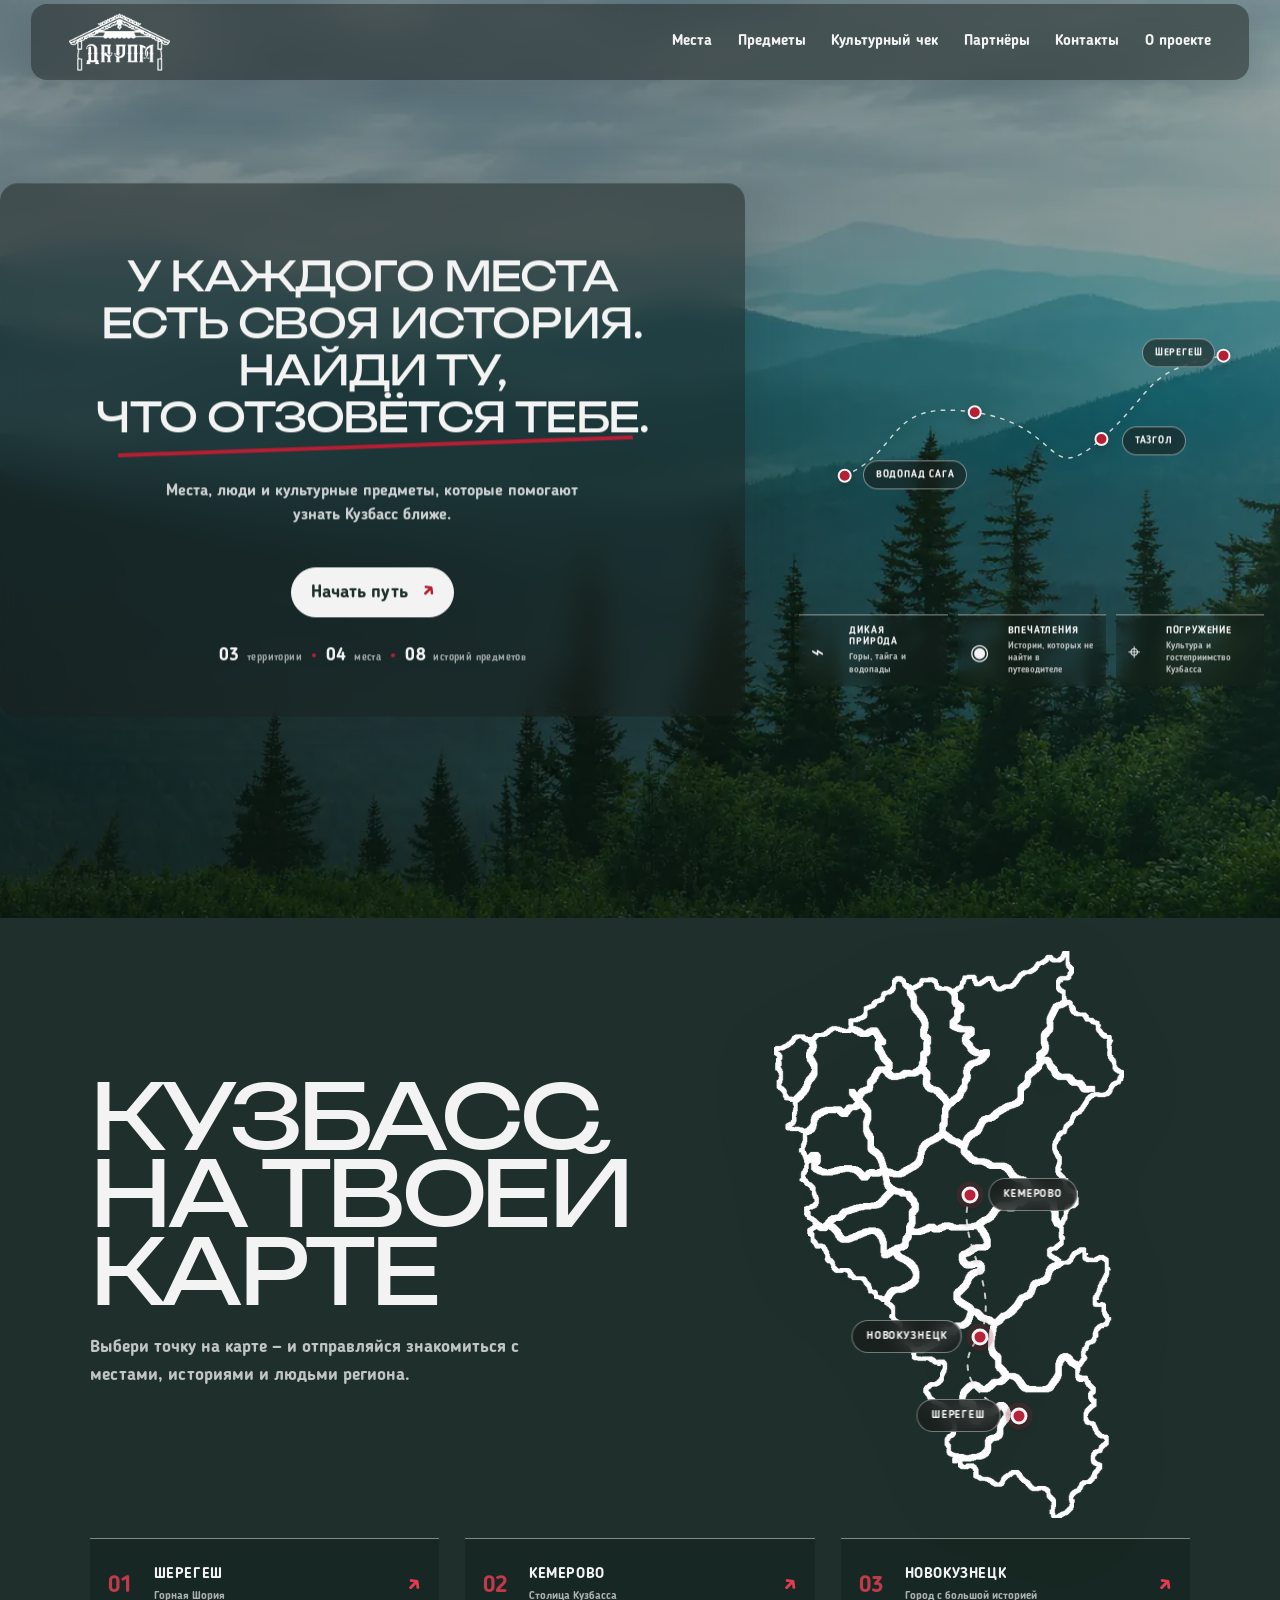
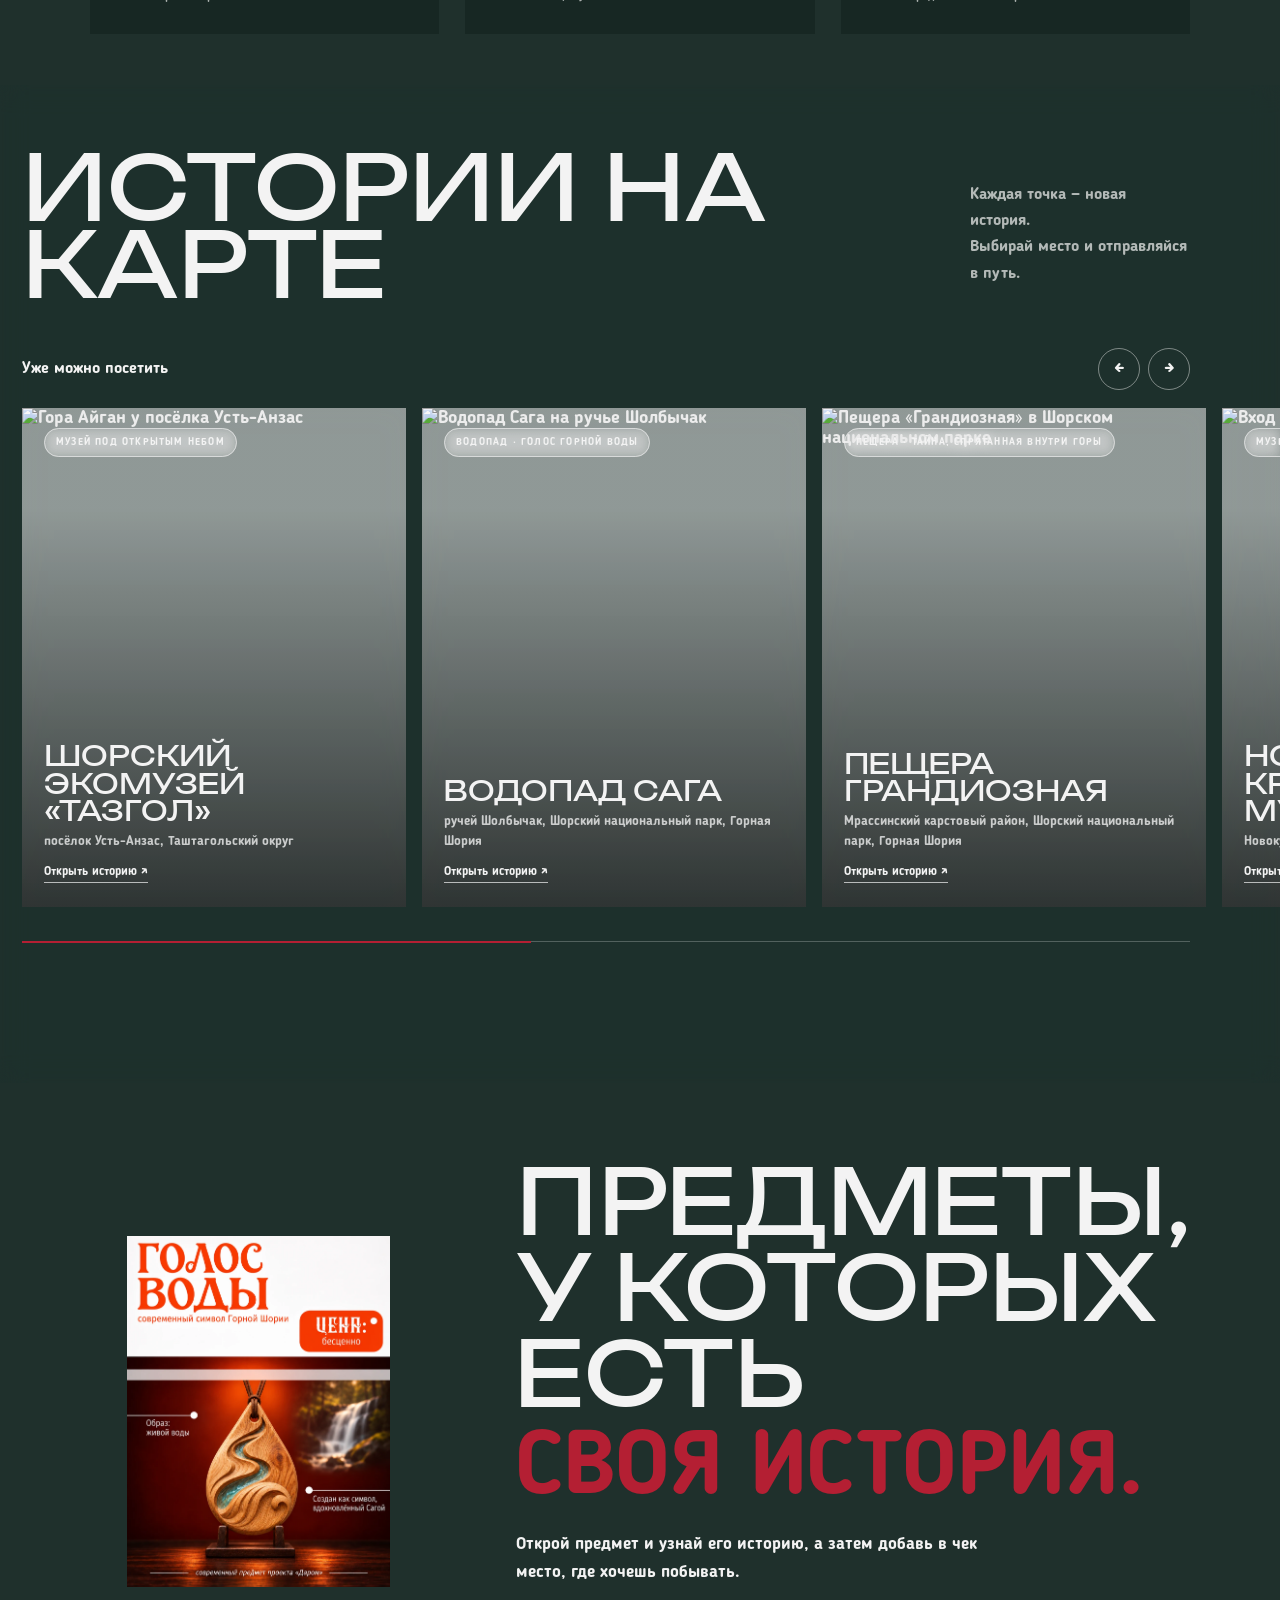
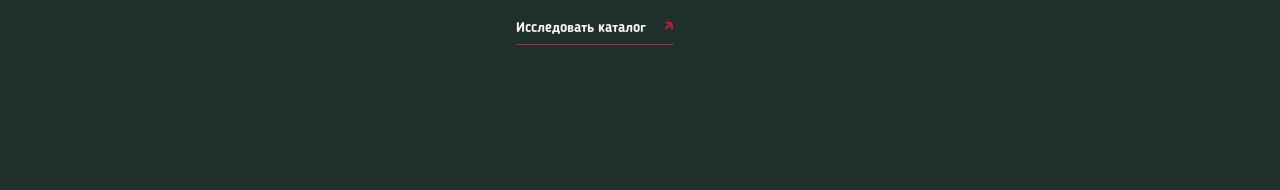
==== index.html @ 145d07a4 "Link start journey button to Kuzbass map" ====
<!doctype html>
<html lang="ru">
<head>
  <meta charset="UTF-8">
  <meta name="viewport" content="width=device-width, initial-scale=1.0">
  <meta name="theme-color" content="#1F302C">
  <title>Даром — культурные маршруты Кузбасса</title>
  <meta name="description" content="Открывай места и истории Кузбасса, знакомься с культурными предметами и собирай свой культурный маршрут.">
  <link rel="stylesheet" href="css/style.css?v=home-hero-title-spacing-4-20261124">
</head>
<body class="home-page">
<header class="header">
  <a class="logo" href="index.html" aria-label="Даром — на главную"><img src="assets/logo-lavka.png" alt="Даром"></a>
  <nav aria-label="Главная навигация">
   <a href="places.html">Места</a><a href="catalog.html">Предметы</a><a href="collection.html">Культурный чек</a><a href="partners.html">Партнёры</a><a href="contacts.html">Контакты</a><a href="about.html">О проекте</a>
  </nav>
 </header>

<main>
  <section class="hero home-hero" aria-labelledby="homeTitle">
    <div class="home-hero-grid">
      <div class="hero-text home-hero-copy">
        <h1 id="homeTitle">У КАЖДОГО МЕСТА<br>ЕСТЬ СВОЯ ИСТОРИЯ.<br>НАЙДИ ТУ,<br><em>ЧТО ОТЗОВЁТСЯ ТЕБЕ.</em></h1>
        <p>Места, люди и культурные предметы, которые помогают узнать Кузбасс ближе.</p>
        <div class="home-hero-actions">
          <a class="button" href="#choosePath">Начать путь <span aria-hidden="true">↗</span></a>
          
        </div>
        <div class="home-facts"><span><b>03</b> территории</span><i></i><span><b>04</b> места</span><i></i><span><b>08</b> историй предметов</span></div>
      </div>
      <div class="home-visual" aria-label="Панорама горного Кузбасса и маршрут путешествия">
        <svg class="home-route-map" viewBox="0 0 700 420" aria-hidden="true">
          <path d="M70 285 C160 245 130 170 265 190 S370 305 455 230 515 128 638 105"></path>
          <circle cx="70" cy="285" r="9"></circle><circle cx="265" cy="190" r="9"></circle><circle cx="455" cy="230" r="9"></circle><circle cx="638" cy="105" r="9"></circle>
        </svg>
        <span class="route-label route-label-one">Шерегеш</span><span class="route-label route-label-two">Водопад Сага</span><span class="route-label route-label-three">Тазгол</span>
        <div class="home-visual-tags" aria-label="Особенности маршрута">
          <div><i aria-hidden="true">⌁</i><b>Дикая природа</b><small>Горы, тайга и водопады</small></div>
          <div><i aria-hidden="true">◉</i><b>Впечатления</b><small>Истории, которых не найти в путеводителе</small></div>
          <div><i aria-hidden="true">⌖</i><b>Погружение</b><small>Культура и гостеприимство Кузбасса</small></div>
        </div>
      </div>
    </div>
  </section>

  <section class="home-section home-map-section" id="choosePath" aria-labelledby="mapSectionTitle">
    <div class="home-map-heading">
      <div>
        <h2 id="mapSectionTitle">КУЗБАСС<br>НА ТВОЕЙ КАРТЕ</h2>
      </div>
      <p>Выбери точку на карте — и отправляйся знакомиться с местами, историями и людьми региона.</p>
    </div>
    <div class="kuzbass-map-stage">
      <div class="kuzbass-map-plot">
        <img class="kuzbass-map-image" src="assets/kuzbass-map.webp?v=white-boundaries-20261123" alt="Карта Кузбасса с границами муниципальных районов" loading="lazy">
        <svg class="kuzbass-map-route" viewBox="0 0 525 850" aria-hidden="true">
          <path d="M294 366 C270 438 340 490 310 578 C270 616 292 674 368 697"></path>
        </svg>
        <a class="map-pin map-pin--kemerovo" href="place.html?id=kuzbass-museum" aria-label="Открыть историю Кемерово">
          <span class="map-pin-dot" aria-hidden="true"></span><span class="map-pin-label">Кемерово</span>
        </a>
        <a class="map-pin map-pin--novokuznetsk" href="place.html?id=novokuznetsk-museum" aria-label="Открыть историю Новокузнецка">
          <span class="map-pin-dot" aria-hidden="true"></span><span class="map-pin-label">Новокузнецк</span>
        </a>
        <a class="map-pin map-pin--sheregesh" href="area.html?area=tashtagol" aria-label="Открыть места Таштагольского округа">
          <span class="map-pin-dot" aria-hidden="true"></span><span class="map-pin-label">Шерегеш</span>
        </a>
      </div>
    </div>
    <nav class="home-map-links" aria-label="Места на карте Кузбасса">
      <a href="area.html?area=tashtagol"><span>01</span><b>Шерегеш</b><small>Горная Шория</small><i aria-hidden="true">↗</i></a>
      <a href="place.html?id=kuzbass-museum"><span>02</span><b>Кемерово</b><small>Столица Кузбасса</small><i aria-hidden="true">↗</i></a>
      <a href="place.html?id=novokuznetsk-museum"><span>03</span><b>Новокузнецк</b><small>Город с большой историей</small><i aria-hidden="true">↗</i></a>
    </nav>
  </section>

  <section class="home-section home-stops-section" id="stops">
    <div class="stops-head">
      <div><h2>Истории на карте</h2></div>
      <p>Каждая точка — новая история.<br>Выбирай место и отправляйся в путь.</p>
    </div>
    <div class="stops-toolbar">
      <span class="stops-ready-label">Уже можно посетить</span>
      <div class="stops-arrows"><button type="button" id="stopsPrev" aria-label="Предыдущие места">←</button><button type="button" id="stopsNext" aria-label="Следующие места">→</button></div>
    </div>
    <div class="stops-track" id="stopsTrack" tabindex="0" aria-label="Места Кузбасса"></div>
    <div class="stops-progress"><span id="stopsProgress"></span></div>
  </section>

  <section class="home-culture-section">
    <div class="culture-art-wrap"><img src="assets/voice-of-water.webp" alt="Современный символ «Голос воды»" loading="lazy"></div>
    <div class="culture-copy">
      
      <h2>Предметы,<br>у которых есть<br><em>своя история.</em></h2>
      <p>Открой предмет и узнай его историю, а затем добавь в чек место, где хочешь побывать.</p>
      <div class="culture-links"><a href="catalog.html">Исследовать каталог <b>↗</b></a></div>
      
    </div>
  </section>

  </main>
<script src="js/data.js?v=darom-panorama-20261123"></script>
<script src="js/places-data.js?v=darom-panorama-20261123"></script>
<script src="js/home.js?v=home-culture-emphasis-red-20261124"></script>
<script>
(() => {
  const page = location.pathname.split("/").pop() || "index.html";
  const sectionByPage = {
    "places.html": "places.html",
    "area.html": "places.html",
    "place.html": "places.html",
    "catalog.html": "catalog.html",
    "item.html": "catalog.html",
    "peoples.html": "catalog.html",
    "collection.html": "collection.html",
    "partners.html": "partners.html",
    "contacts.html": "contacts.html",
    "about.html": "about.html"
  };
  const target = sectionByPage[page];
  document.querySelectorAll(".header nav a").forEach(link => {
    const linkPage = new URL(link.href, location.href).pathname.split("/").pop();
    link.classList.toggle("active", Boolean(target && linkPage === target));
  });
})();
</script>
</body>
</html>
---- css/style.css ----
*{box-sizing:border-box}body{margin:0;font-family:Inter,Arial,sans-serif;color:#1f302c;background:#f3f3f3}a{text-decoration:none;color:inherit}.header{height:76px;padding:0 6vw;display:flex;align-items:center;justify-content:space-between;background:#fff;border-bottom:1px solid #cbd5ce;position:sticky;top:0;z-index:5}.logo{font-weight:800;font-size:20px}.logo span{display:inline-grid;place-items:center;width:36px;height:36px;border-radius:50%;background:#384a30;color:#1f302c;margin-right:8px}.header nav{display:flex;gap:26px;font-size:14px}.header nav a{padding:10px 0}.header nav a.active,.header nav a:hover{color:#384a30;border-bottom:2px solid #384a30}.hero{min-height:600px;padding:80px 8vw;display:grid;grid-template-columns:1fr 1fr;align-items:center;gap:50px;background:#e8eee9}.eyebrow{text-transform:uppercase;letter-spacing:2px;font-size:12px;font-weight:800;color:#384a30}.hero h1{font-size:clamp(48px,6vw,82px);line-height:.98;margin:18px 0 25px;letter-spacing:-3px}.hero h1 em{font-family:Georgia,serif;font-weight:400;color:#1f302c}.hero p{font-size:18px;line-height:1.7;max-width:620px}.button{display:inline-block;background:#1f302c;color:#fff;padding:15px 22px;border-radius:8px;font-weight:700;margin-top:20px}.hero-art{height:430px;position:relative}.circle{position:absolute;width:360px;height:360px;border-radius:50%;background:#384a30;right:10%;top:25px;opacity:.8}.object-card{position:absolute;background:#f3f3f3;width:230px;height:300px;right:23%;top:70px;display:grid;place-items:center;text-align:center;font-weight:900;font-size:25px;line-height:1.2;box-shadow:18px 20px 0 #1f302c;transform:rotate(5deg)}.pattern{position:absolute;width:90px;height:90px;border:10px solid #1f302c;transform:rotate(45deg)}.pattern-a{left:5%;top:70px}.pattern-b{right:2%;bottom:20px;border-color:#384a30}.section{padding:90px 8vw}.section h2,.page h1{font-size:clamp(34px,4vw,56px);letter-spacing:-1.5px;margin:10px 0 40px}.steps{display:grid;grid-template-columns:repeat(3,1fr);gap:18px}.steps article{background:#fff;padding:30px;border:1px solid #cbd5ce;border-radius:12px}.steps b{color:#384a30}.steps h3{font-size:24px}.steps p,.lead{line-height:1.7;color:#536157}.tint{background:#e8eee9}.category-grid{display:grid;grid-template-columns:repeat(2,1fr);gap:14px}.category-grid a{padding:25px;background:#fff;border-radius:10px;display:flex;justify-content:space-between;font-weight:700}.page{padding:70px 8vw;max-width:1300px;margin:auto}.narrow{max-width:900px}.filters{display:flex;gap:12px;margin:30px 0}.filters select{padding:13px;border:1px solid #cbd5ce;border-radius:7px;background:#fff}.cards{display:grid;grid-template-columns:repeat(3,1fr);gap:20px}.card{background:#fff;border:1px solid #cbd5ce;border-radius:12px;overflow:hidden}.card-art{height:190px;background:linear-gradient(135deg,#e8eee9,#384a30);display:grid;place-items:center;font-size:90px;font-family:Georgia;color:#1f302c}.card-body{padding:22px}.tag{font-size:11px;text-transform:uppercase;letter-spacing:1px;color:#384a30;font-weight:800}.card h2{font-size:24px;margin:10px 0}.card p{color:#536157;line-height:1.55}.card-actions{display:flex;align-items:center;justify-content:space-between;margin-top:20px;gap:10px}.card-actions button{border:0;background:#1f302c;color:#fff;padding:10px 12px;border-radius:6px;cursor:pointer}.card-actions a{font-weight:700;font-size:13px}.people-grid{display:grid;grid-template-columns:1fr 1fr;gap:24px}.people-card{background:#fff;border:1px solid #cbd5ce;padding:30px;border-radius:14px}.art{height:170px;display:grid;place-items:center;font-size:90px;font-family:Georgia;margin-bottom:20px}.shor{background:#e8eee9}.teleut{background:#e8eee9}.people-card p{line-height:1.7;color:#536157}.people-card a{font-weight:800;color:#384a30}.empty{background:#fff;padding:50px;text-align:center;border-radius:14px;border:1px solid #cbd5ce}.code-card{background:#1f302c;color:#fff;padding:45px;border-radius:18px;margin-bottom:25px}.code-card .eyebrow{color:#384a30}.mini-grid{display:grid;grid-template-columns:repeat(4,1fr);gap:12px;margin:30px 0}.mini-grid div{background:#1f302c;padding:20px;border-radius:10px;display:flex;flex-direction:column;gap:7px}.mini-grid span{font-family:Georgia;font-size:30px;color:#384a30}.mini-grid small{color:#cbd5ce}.stats{color:#cbd5ce}.page ul{line-height:2}.page h2{margin-top:45px}@media(max-width:800px){.header{height:auto;padding:15px 5vw;flex-direction:column;gap:12px}.header nav{flex-wrap:wrap;justify-content:center;gap:15px}.hero{grid-template-columns:1fr;padding:55px 6vw}.hero-art{height:330px}.circle{width:270px;height:270px}.object-card{right:22%;width:180px;height:240px}.steps,.cards,.people-grid{grid-template-columns:1fr}.category-grid{grid-template-columns:1fr}.mini-grid{grid-template-columns:1fr 1fr}.page{padding:50px 6vw}}
/* Cultural shop and friend gift receipt */
.hero{background:#e8eee9;position:relative;overflow:hidden}
.hero:after{content:"";position:absolute;inset:18px;border:1px solid rgba(56,74,48, .22);pointer-events:none}
.hero-text{position:relative;z-index:1}
.hero .eyebrow{color:#384a30}
.hero h1{font-family:Georgia,"Times New Roman",serif;font-weight:500}
.hero h1 em{color:#384a30}
.hero .button{border-radius:2px;background:#1f302c;box-shadow:4px 4px 0 #384a30}
.object-card{padding:18px;font-family:Georgia,"Times New Roman",serif;border:1px solid #384a30;box-shadow:12px 14px 0 #1f302c}
.object-card small,.object-card span{font-size:11px;letter-spacing:2px;color:#384a30}
.object-card span{font-style:italic;letter-spacing:.5px}
.header nav a{white-space:nowrap}
.card-art{display:grid;place-items:center;text-decoration:none;transition:filter .2s ease}
.card-art:hover{filter:saturate(1.15)}
.card h2 a{color:inherit}
.card h2 a:hover{color:#384a30}
.card-actions{flex-wrap:wrap}
.card-actions a{color:#384a30}
.card-actions button.is-added{background:#384a30}
.back-link{display:inline-block;margin:0 0 24px;color:#384a30;font-weight:700}
.item-detail{display:grid;grid-template-columns:minmax(260px,.85fr) 1.15fr;gap:clamp(28px,6vw,80px);align-items:center}
.item-art{min-height:440px;position:relative;display:grid;place-items:center;background:#e8eee9;border:1px solid #384a30;overflow:hidden}
.item-art:before,.item-art:after{content:"";position:absolute;width:200px;height:200px;border:1px solid rgba(56,74,48, .42);transform:rotate(45deg)}
.item-art:after{width:140px;height:140px}
.item-art span{font:160px Georgia,serif;color:#1f302c;z-index:1}
.item-art small{position:absolute;bottom:20px;letter-spacing:2px;color:#384a30;font-weight:800;font-size:10px}
.item-copy h1{font:500 clamp(42px,5vw,68px)/1 Georgia,"Times New Roman",serif;letter-spacing:-1px;margin:14px 0 20px}
.item-intro{font-size:20px;line-height:1.6;color:#536157}
.item-story{padding:18px 22px;margin:28px 0;background:#e8eee9;border-left:3px solid #384a30}
.item-story h2{font:600 24px Georgia,serif;margin:0 0 10px}
.item-story p,.item-source{line-height:1.7;color:#536157}
.item-copy .button{border-radius:2px}
.item-confirmation{min-height:1.5em;color:#1f302c;font-weight:700}
.item-missing{margin:40px auto;max-width:650px}
.receipt-tools{max-width:760px;margin:28px 0 22px;padding:22px 24px;background:#e8eee9;border:1px solid #cbd5ce}
.receipt-tools label{display:block;font-weight:800;margin-bottom:10px}
.receipt-tools input{width:100%;max-width:420px;padding:13px 14px;border:1px solid #cbd5ce;border-radius:3px;background:#fff;font:inherit}
.receipt-tools p{margin:10px 0 0;line-height:1.5;color:#536157}
.receipt{max-width:760px;padding:clamp(24px,5vw,48px);background:#f3f3f3;border:1px solid #cbd5ce;box-shadow:0 14px 35px rgba(56,74,48, .1);color:#1f302c;position:relative}
.receipt:before,.receipt:after{content:"";position:absolute;left:0;right:0;height:8px;background:radial-gradient(circle at 4px -1px,transparent 8px,#f3f3f3 8.5px) 0 0/16px 10px repeat-x}
.receipt:before{top:-1px;transform:rotate(180deg)}
.receipt:after{bottom:-7px}
.receipt-head{text-align:center;padding-bottom:18px}
.receipt-shop{font-size:11px;font-weight:800;letter-spacing:2px;color:#384a30}
.receipt-head h2{font:600 clamp(30px,4vw,42px) Georgia,serif;margin:12px 0}
.receipt-head p{margin:8px 0}
.receipt-head small{color:#536157}
.receipt-rule{border-top:1px dashed #9aaa9e;margin:14px 0}
.receipt-label{font-size:11px;font-weight:800;letter-spacing:1.5px;color:#384a30}
.receipt-row{display:flex;justify-content:space-between;gap:14px;padding:14px 0;border-bottom:1px dotted #cbd5ce}
.receipt-row strong,.receipt-row small{display:block}
.receipt-row small{margin-top:4px;color:#384a30}
.receipt-row p{margin:7px 0 0;color:#536157;line-height:1.5}
.remove-item{border:0;background:transparent;color:#384a30;font-size:24px;cursor:pointer;align-self:flex-start}
.receipt-total{display:flex;justify-content:space-between;gap:14px;padding:6px 0}
.receipt-peoples{text-align:right;color:#384a30;font-weight:700}
.receipt-foot{text-align:center;font:italic 17px/1.6 Georgia,serif;color:#536157;padding-top:12px}
.receipt-actions{display:flex;flex-wrap:wrap;gap:12px;margin-top:22px}
.receipt-actions .button{margin:0;border-radius:2px;cursor:pointer;font:inherit;font-weight:700}
.button-light{background:transparent;color:#1f302c;border:1px solid #1f302c}
@media(max-width:800px){.item-detail{grid-template-columns:1fr}.item-art{min-height:300px}.item-art span{font-size:120px}.receipt-row{align-items:flex-start}}
@media print{.header,.page>h1,.page>.eyebrow,.page>.lead,.back-link,.receipt-tools,.receipt-actions,.remove-item{display:none!important}.page{padding:0!important;max-width:none}.receipt{max-width:none;border:0;box-shadow:none;padding:18px}.receipt:before,.receipt:after{display:none}}

/* Gentle interaction feedback */
@media (hover:hover) and (pointer:fine) {
  .button,.card-actions button,.header nav a,.category-grid a,.steps article,.card,.people-card,.item-art {
    transition: transform .24s ease, box-shadow .24s ease, background-color .24s ease, color .24s ease, border-color .24s ease, filter .24s ease;
  }
  .header nav a {position:relative}
  .header nav a:after {content:"";position:absolute;left:0;right:100%;bottom:3px;height:1px;background:#384a30;transition:right .22s ease}
  .header nav a:hover {color:#384a30;transform:translateY(-1px)}
  .header nav a:hover:after {right:0}
  .button:hover,.card-actions button:hover {transform:translateY(-2px);box-shadow:0 7px 16px rgba(56,74,48, .2);filter:brightness(1.08)}
  .button:active,.card-actions button:active {transform:translateY(0) scale(.98)}
  .card:hover,.people-card:hover,.steps article:hover {transform:translateY(-5px);box-shadow:0 13px 26px rgba(56,74,48, .12);border-color:#384a30}
  .card:hover .card-art {filter:saturate(1.15) brightness(1.03)}
  .category-grid a:hover {transform:translateY(-3px);box-shadow:0 9px 20px rgba(56,74,48, .1);color:#384a30}
  .item-art:hover {box-shadow:0 12px 26px rgba(56,74,48, .11);border-color:#384a30}
  .remove-item {transition:transform .2s ease,color .2s ease}
  .remove-item:hover {transform:rotate(90deg) scale(1.15);color:#384a30}
  .receipt-actions .button-light:hover {background:#1f302c;color:#fff}
  .back-link:hover {transform:translateX(-3px)}
}
.receipt-tools input {transition:border-color .2s ease,box-shadow .2s ease}
.receipt-tools input:focus {outline:none;border-color:#384a30;box-shadow:0 0 0 3px rgba(56,74,48, .2)}
.button:focus-visible,.card-actions button:focus-visible,.remove-item:focus-visible,.header nav a:focus-visible,.category-grid a:focus-visible {outline:3px solid #384a30;outline-offset:3px}
@media(prefers-reduced-motion:reduce) {
  *,*:before,*:after {scroll-behavior:auto!important;animation-duration:.01ms!important;animation-iteration-count:1!important;transition-duration:.01ms!important}
}
.share-invitation{max-width:760px;margin:32px 0;padding:28px 32px;background:#e8eee9;border:1px solid #cbd5ce}
.share-invitation h2{font:600 clamp(28px,4vw,38px) Georgia,serif;margin:10px 0 14px}
.share-invitation p:not(.eyebrow){max-width:620px;line-height:1.65;color:#536157}
.share-invitation .button{border-radius:2px}
@media(max-width:600px){.share-invitation{padding:22px}.receipt-head h2{font-size:30px}.receipt-actions{flex-direction:column;align-items:stretch}}

/* Gift shop wallpaper */
body {
  background-color: #1f302c;
  background-image: url("../assets/fon.png");
  background-repeat: repeat;
  background-position: center top;
  background-size: min(100vw, 1920px) auto;
}
.page,
.section:not(.tint) {
  background-color: rgba(248, 246, 239, 0.9);
}

/* White and red foreground theme over the illustrated wallpaper */
:root {
  --shop-red: #384a30;
  --shop-red-dark: #1f302c;
  --shop-pink: #e8eee9;
  --shop-line: rgba(56,74,48, .3);
  --shop-copy: #536157;
}
body {
  color: var(--shop-red);
}
.header {
  background: rgba(255, 255, 255, .97);
  border-bottom: 0;
  isolation: isolate;
}
.header::after {
  content: "";
  position: absolute;
  z-index: 0;
  left: 0;
  right: 0;
  bottom: 0;
  height: 12px;
  pointer-events: none;
  background: url("data:image/svg+xml,%3Csvg xmlns='http://www.w3.org/2000/svg' viewBox='0 0 1440 12' preserveAspectRatio='none'%3E%3Cpath d='M0 7 C110 7 130 2 240 2 S370 10 480 10 610 3 720 3 850 8 960 8 1090 3 1200 3 1330 9 1440 7' fill='none' stroke='%23ef2638' stroke-width='1.5'/%3E%3C/svg%3E") center / 100% 100% no-repeat;
}
.logo span,
.button,
.card-actions button {
  background: var(--shop-red);
  color: #fff;
}
.header nav a.active,
.header nav a:hover {
  color: var(--shop-red);
  border-color: var(--shop-red);
}
.header nav a:after,
.header nav a:hover:after {
  background-color: var(--shop-red);
}
.hero,
.page,
.section:not(.tint),
.section.tint,
.steps article,
.category-grid a,
.card,
.people-card,
.empty,
.share-invitation,
.receipt-tools,
.receipt,
.item-art {
  background-color: rgba(255, 255, 255, .96);
}
.hero {
  color: var(--shop-red);
}
.hero:after {
  border-color: var(--shop-line);
}
.eyebrow,
.hero .eyebrow,
.hero h1,
.hero h1 em,
.section h2,
.page h1,
.item-copy h1,
.share-invitation h2,
.item-story h2,
.receipt-head h2,
.card h2 a,
.people-card a,
.back-link,
.receipt-shop,
.receipt-label,
.receipt-peoples {
  color: var(--shop-red);
}
.hero h1,
.section h2,
.page h1,
.item-copy h1,
.share-invitation h2,
.item-story h2,
.receipt-head h2 {
  font-family: "Stencil", "Rockwell Extra Bold", Georgia, serif;
  font-weight: 800;
  text-transform: uppercase;
  letter-spacing: .015em;
}
.hero p,
.steps p,
.lead,
.card p,
.people-card p,
.item-intro,
.item-story p,
.item-source,
.receipt-head p,
.receipt-row p,
.receipt-foot,
.share-invitation p:not(.eyebrow) {
  color: var(--shop-copy);
  font-family: "Trebuchet MS", Arial, sans-serif;
}
.hero .button,
.item-copy .button,
.share-invitation .button,
.receipt-actions .button,
.card-actions button {
  background: var(--shop-red);
  color: #fff;
  border-color: var(--shop-red);
  box-shadow: 4px 4px 0 rgba(56,74,48, .18);
}
.hero-art .circle {
  background: transparent;
  border: 2px solid rgba(56,74,48, .2);
  opacity: 1;
}
.object-card {
  background: rgba(255, 255, 255, .96);
  color: var(--shop-red);
  border-color: var(--shop-red);
  box-shadow: 12px 14px 0 rgba(56,74,48, .14);
}
.object-card small,
.object-card span {
  color: var(--shop-red);
}
.pattern,
.pattern-b {
  border-color: var(--shop-red);
}
.steps article,
.category-grid a,
.card,
.people-card,
.empty,
.share-invitation,
.receipt-tools,
.receipt,
.item-art {
  border-color: var(--shop-line);
}
.card-art,
.shor,
.teleut,
.item-art,
.item-story,
.receipt-tools,
.share-invitation,
.mini-grid div {
  background-color: var(--shop-pink);
}
.card-art,
.item-art span,
.item-art small,
.item-art:before,
.item-art:after {
  color: var(--shop-red);
  border-color: var(--shop-line);
}
.tag,
.card-actions a,
.item-story h2,
.receipt-shop,
.receipt-label {
  color: var(--shop-red);
}
.card-actions button.is-added {
  background: var(--shop-red-dark);
}
.code-card {
  background: rgba(255, 255, 255, .97);
  color: var(--shop-red);
  border: 1px solid var(--shop-line);
}
.code-card .eyebrow,
.mini-grid span {
  color: var(--shop-red);
}
.mini-grid div {
  color: var(--shop-red);
}
.mini-grid small,
.stats {
  color: var(--shop-copy);
}
.item-story {
  border-left-color: var(--shop-red);
}
.receipt {
  border-color: var(--shop-line);
  color: var(--shop-red);
  box-shadow: 0 14px 35px rgba(56,74,48, .1);
}
.receipt:before,
.receipt:after {
  background: radial-gradient(circle at 4px -1px, transparent 8px, #fff 8.5px) 0 0/16px 10px repeat-x;
}
.receipt-rule {
  border-color: var(--shop-line);
}
.receipt-row {
  border-color: var(--shop-line);
}
.receipt-row strong,
.receipt-row small {
  color: var(--shop-red);
}
.button-light {
  color: var(--shop-red);
  border-color: var(--shop-red);
}
.remove-item,
.item-confirmation {
  color: var(--shop-red);
}
.header nav a:hover,
.card h2 a:hover,
.card-actions a:hover,
.back-link:hover {
  color: var(--shop-red-dark);
}
@media (max-width: 800px) {
  .hero,
  .page,
  .section:not(.tint),
  .section.tint {
    background-color: rgba(255, 255, 255, .97);
  }
}

/* Keep the welcome headline on the two intended lines at desktop widths */
@media (min-width: 801px) {
  .hero {
    grid-template-columns: minmax(0, 1.3fr) minmax(0, .8fr);
  }
}
.hero h1 {
  font-size: clamp(42px, 3.8vw, 72px);
}

/* Red line-art pattern on the foreground paper surfaces */
.hero,
.page,
.section:not(.tint),
.section.tint {
  background-image: url("../assets/front-pattern.png");
  background-repeat: repeat;
  background-position: center top;
  background-size: 760px auto;
}

/* Keep foreground line art clear of text */
.hero {
  background-image:
    linear-gradient(90deg, #fff 0%, #fff 62%, rgba(255,255,255,.78) 75%, rgba(255,255,255,.52) 100%),
    url("../assets/front-pattern.png");
  background-repeat: no-repeat, no-repeat;
  background-position: center, right 4% center;
  background-size: 100% 100%, 560px auto;
}
.page,
.section:not(.tint),
.section.tint {
  background-image:
    linear-gradient(rgba(255,255,255,.9), rgba(255,255,255,.9)),
    url("../assets/front-pattern.png");
  background-repeat: repeat, repeat;
  background-position: center top;
  background-size: auto, 560px auto;
}
@media (max-width: 800px) {
  .hero {
    background-image:
      linear-gradient(rgba(255,255,255,.88), rgba(255,255,255,.88)),
      url("../assets/front-pattern.png");
    background-size: auto, 360px auto;
    background-position: center, right bottom;
  }
  .page,
  .section:not(.tint),
  .section.tint {
    background-size: auto, 420px auto;
  }
}

/* Display face for the site's accent headings */
@font-face {
  font-family: "Bounded";
  src: url("../assets/bounded.ttf") format("truetype");
  font-style: normal;
  font-weight: 400;
  font-display: swap;
}
h1,
h2,
h3 {
  font-family: "Bounded", Georgia, serif;
  font-weight: 400;
}

/* Ensure the display face wins over page-specific heading font rules */
h1,
h2,
h3 {
  font-family: "Bounded", Georgia, serif !important;
}

/* Clear, light-red outlines to separate content blocks */
:root {
  --shop-outline: rgba(56,74,48, .42);
}
.hero:after {
  border-color: var(--shop-outline);
}
.page,
.section:not(.tint),
.section.tint {
  border: 1px solid var(--shop-outline);
}
.steps article,
.category-grid a,
.card,
.people-card,
.empty,
.share-invitation,
.receipt,
.receipt-tools,
.item-art {
  border: 1px solid var(--shop-outline);
}
.category-grid a {
  min-height: 76px;
  border-radius: 8px;
  background-color: rgba(255, 255, 255, .96);
}
.category-grid a:hover {
  border-color: var(--shop-red);
}

.hero h1 em {
  font-family: "Bounded", Georgia, serif !important;
  font-style: normal;
}

/* Keep the thin outlines visible against the pale patterned surfaces */
:root {
  --shop-outline: rgba(56,74,48, .55);
}

/* Match the inset frame of the hero on the following page sections */
.section {
  position: relative;
  border: 0;
}
.section:before {
  content: "";
  position: absolute;
  inset: 18px;
  border: 1px solid var(--shop-outline);
  pointer-events: none;
}
@media (max-width: 800px) {
  .section:before {
    inset: 12px;
  }
}

/* Remove the duplicate section edge; the inset red frame remains */
.section:not(.tint),
.section.tint {
  border: 0;
}

/* Blogger Sans for body copy and interface text; Column Simple stays on headings */
@font-face {
  font-family: "Blogger Sans";
  src: url("../assets/blogger-sans-bold.otf") format("opentype");
  font-style: normal;
  font-weight: 400 900;
  font-display: swap;
}
body,
body p,
body a,
body button,
body input,
body select,
body textarea,
body label,
body small,
body span,
body strong,
body b,
body li,
body em {
  font-family: "Blogger Sans", Arial, sans-serif !important;
}


/* Red-only interactive states */
@media (hover:hover) and (pointer:fine) {
  .header nav a:hover { color: var(--shop-red); }
  .button:hover, .card-actions button:hover {
    background-color: var(--shop-red-dark);
    box-shadow: 0 7px 16px rgba(56,74,48, .2);
  }
  .card:hover, .people-card:hover, .steps article:hover {
    border-color: var(--shop-red);
    box-shadow: 0 13px 26px rgba(56,74,48, .12);
  }
  .category-grid a:hover {
    color: var(--shop-red-dark);
    border-color: var(--shop-red);
    box-shadow: 0 9px 20px rgba(56,74,48, .1);
  }
  .item-art:hover {
    border-color: var(--shop-red);
    box-shadow: 0 12px 26px rgba(56,74,48, .11);
  }
  .receipt-actions .button-light:hover { background: var(--shop-red); color: #fff; }
}
.receipt-tools input:focus {
  border-color: var(--shop-red);
  box-shadow: 0 0 0 3px rgba(56,74,48, .2);
}
.button:focus-visible, .card-actions button:focus-visible, .remove-item:focus-visible,
.header nav a:focus-visible, .category-grid a:focus-visible {
  outline: 3px solid var(--shop-red);
  outline-offset: 3px;
}

/* Redrawn foreground pattern: transparent motifs tinted in shop red */
.hero,
.page,
.section:not(.tint),
.section.tint {
  background-image: none;
}
.hero,
.page,
.section {
  position: relative;
}
.hero:before,
.page:before,
.section:after {
  content: "";
  position: absolute;
  inset: 0;
  background-color: var(--shop-red);
  opacity: .14;
  -webkit-mask-image: url("../assets/front-pattern-darom.png");
  mask-image: url("../assets/front-pattern-darom.png");
  -webkit-mask-repeat: repeat;
  mask-repeat: repeat;
  -webkit-mask-position: center top;
  mask-position: center top;
  -webkit-mask-size: 1280px auto;
  mask-size: 1280px auto;
  mask-mode: alpha;
  pointer-events: none;
  z-index: 0;
}
.hero > *,
.page > *,
.section > * {
  position: relative;
  z-index: 1;
}
.hero:after,
.section:before {
  z-index: 2;
}
@media (max-width: 800px) {
  .hero:before,
  .page:before,
  .section:after {
    -webkit-mask-size: 760px auto;
    mask-size: 760px auto;
    opacity: .12;
  }
}

/* Header wordmark image */
.logo {
  display: flex;
  align-items: center;
  font-size: 0;
  line-height: 0;
}
.logo img {
  display: block;
  width: auto;
  height: 68px;
  max-width: 180px;
  object-fit: contain;
}
@media (max-width: 800px) {
  .logo img { height: 58px; }
}

/* Larger and easier-to-tap header navigation */
.header nav {
  gap: 30px;
  font-size: 18px;
  line-height: 1.2;
}
.header nav a {
  padding: 12px 0;
}
@media (max-width: 800px) {
  .header nav {
    gap: 16px;
    font-size: 17px;
  }
}

/* Improve readability across the shop */
body {
  font-size: 18px;
}
.eyebrow,
.tag {
  font-size: 15px;
  letter-spacing: 1.4px;
}
.hero p {
  font-size: 20px;
}
.steps p,
.lead,
.card p,
.people-card p,
.item-story p,
.item-source,
.receipt-row p,
.share-invitation p:not(.eyebrow) {
  font-size: 18px;
  line-height: 1.65;
}
.item-intro {
  font-size: 24px;
  line-height: 1.55;
}
.item-story h2 {
  font-size: 27px;
}
.back-link {
  font-size: 18px;
}
.button,
.card-actions button,
.receipt-actions .button {
  font-size: 18px;
}
.card-actions button {
  padding: 12px 14px;
}
.card-actions a {
  font-size: 16px;
}
.category-grid a {
  font-size: 19px;
}
.filters select,
.receipt-tools input {
  font-size: 18px;
}
.object-card small,
.object-card span {
  font-size: 13px;
}
.item-art small,
.receipt-shop,
.receipt-label {
  font-size: 14px;
}
.receipt-foot {
  font-size: 18px;
}
.share-invitation p:not(.eyebrow) {
  font-size: 18px;
}

/* Keep the red illustrated wallpaper visible on narrow screens */
@media (max-width: 800px) {
  body {
    background-size: 900px auto;
    background-position: center top;
  }
}


/* Place-centered cultural routes */
.region-grid {display:grid;grid-template-columns:repeat(3,minmax(0,1fr));gap:18px;margin-top:28px}
.region-card,.place-card {display:flex;flex-direction:column;overflow:hidden;background:rgba(255,255,255,.97);border:1px solid var(--shop-outline);color:var(--shop-red-dark)}
.region-card img {display:block;width:100%;height:150px;object-fit:cover;background:#dce5de}
.place-card>img {display:block;width:100%;height:230px;object-fit:cover;background:#dce5de}
.region-card-copy,.place-card-copy {display:flex;flex:1;flex-direction:column;align-items:flex-start;padding:24px}
.region-card-copy h2,.place-card-copy h2 {margin:8px 0 12px;font-size:27px}
.region-card-copy h3 {margin:8px 0 12px;font-size:27px}
.region-card-copy p,.place-card-copy p {margin:0 0 18px;line-height:1.55;color:var(--shop-copy)}
.region-card-copy strong,.place-card-copy strong {margin-top:auto;color:var(--shop-red)}
.region-card-meta {margin-top:auto;color:var(--shop-red);font-weight:700}
.place-list {display:grid;grid-template-columns:repeat(2,minmax(0,1fr));gap:20px;margin-top:28px}
.place-card-copy .tag {margin-bottom:6px}
.place-card-copy h2 a {color:inherit;text-decoration:none}
.place-card-copy h2 a:hover {text-decoration:underline;text-underline-offset:4px}
.place-card-location {display:flex;flex-direction:column;gap:4px;margin:0 0 16px;color:var(--shop-copy);font-size:15px}
.place-location {display:flex;flex-direction:column;align-items:flex-start;gap:6px;margin-top:18px}
.place-location-label {color:var(--shop-red);font-size:14px;font-weight:800;letter-spacing:.04em;text-transform:uppercase}
.place-map-link {color:var(--shop-red);font-weight:800;text-decoration:underline;text-underline-offset:3px}
.place-map-link:hover {color:var(--shop-red-dark)}
.place-card-open {margin-top:auto;color:var(--shop-red);font-weight:800;text-decoration:none}
.place-card-open:hover {text-decoration:underline;text-underline-offset:4px}
.place-card-copy small {margin:0 0 16px;color:#59645b}
.place-hero {display:grid;grid-template-columns:minmax(0,1.2fr) minmax(280px,.8fr);overflow:hidden;margin:28px 0;border:1px solid var(--shop-outline);background:rgba(255,255,255,.97)}
.place-hero>img {display:block;width:100%;height:100%;min-height:360px;max-height:520px;object-fit:cover;background:#dce5de}
.place-hero-caption {display:flex;flex-direction:column;justify-content:center;padding:clamp(24px,4vw,48px)}
.place-hero-caption h1 {margin:12px 0 16px;font-size:clamp(34px,4vw,56px)}
.place-hero-caption p {margin:0;color:var(--shop-copy)}
.place-panels {display:grid;grid-template-columns:repeat(2,minmax(0,1fr));gap:20px;margin:24px 0 36px}
.place-panel {min-width:0;padding:clamp(22px,3vw,34px);border:1px solid var(--shop-outline);background:rgba(255,255,255,.97)}
.place-tour-panel {margin:0 0 36px}
.place-tour-partner {color:var(--shop-red);font-weight:800}
.place-tour-details {display:grid;grid-template-columns:repeat(2,minmax(0,1fr));gap:10px 24px;padding-left:22px}
.place-tour-details li {padding-left:4px;line-height:1.5;color:var(--shop-copy)}
.place-tour-safety {padding:16px 18px;border-left:4px solid var(--shop-red);background:#e8eee9;color:var(--shop-copy);font-weight:700}
.place-tour-pricing {padding:14px 18px;background:#f3f3f3;border:1px solid var(--shop-outline)}
.place-tour-pricing p {margin:0 0 8px}
.place-tour-pricing p:last-child {margin-bottom:0}
.place-tour-links {display:flex;flex-wrap:wrap;gap:12px 22px;margin-top:16px}
.place-tour-links a {color:var(--shop-red);font-weight:800;text-decoration:underline;text-underline-offset:3px}
@media(max-width:600px) {
  .place-tour-details {grid-template-columns:1fr}
  .place-tour-links {flex-direction:column;align-items:flex-start}
}
.place-panel h2 {margin:8px 0 20px;font-size:30px}
.place-panel>p:not(.eyebrow) {line-height:1.7;color:#1f302c}
.place-panel .source-line {margin-top:18px;font-size:15px}
.source-line a {color:var(--shop-red);text-decoration:underline;text-underline-offset:3px}
.place-object-list {display:grid;gap:12px}
.place-object {padding:20px;background:#f3f3f3;border:1px solid rgba(56,74,48, .24)}
.place-object h3 {margin:10px 0;font-size:24px}
.place-object h3 a {color:#191e1d}
.place-object>p {margin:0;color:#59645b;line-height:1.6}
.place-object-actions {display:flex;justify-content:space-between;align-items:center;gap:12px;margin-top:18px}
.place-object-actions>a {color:var(--shop-red);font-weight:700}
.place-object-actions .button {margin:0;padding:10px 13px;font-size:15px}
.place-object-actions .button.is-added {background:var(--shop-red-dark)}
.items-note {padding:16px 18px;background:#f3f3f3;border-left:3px solid var(--shop-red);line-height:1.6}
.back-link {display:inline-block;margin-bottom:20px}
@media(max-width:900px) {
  .region-grid {grid-template-columns:repeat(2,minmax(0,1fr))}
  .place-panels {grid-template-columns:1fr}
  .place-hero {grid-template-columns:1fr}
  .place-hero>img {height:320px;min-height:0}
}
@media(max-width:600px) {
  .region-grid,.place-list {grid-template-columns:1fr}
  .region-card img {height:150px}
  .place-card>img {height:210px}
  .place-hero>img {height:250px}
  .place-object-actions {align-items:flex-start;flex-direction:column}
  .place-panel h2 {font-size:26px}
}


/* Fine-line route illustration, matching the site's background ornaments */
.hero-art .line-route-art {display:block;width:100%;height:100%;max-width:500px;margin:0 auto;overflow:visible;object-fit:contain}
@media(max-width:800px) {
  .hero-art {height:290px}
  .hero-art .line-route-art {max-width:370px}
}

.card-art.has-image{display:block;height:270px;background:#fff}
.card-art.has-image img{display:block;width:100%;height:100%;object-fit:contain}
.item-art.has-image{min-height:0;padding:0;background:#fff}
.item-art.has-image:before,.item-art.has-image:after{display:none}
.item-art.has-image img{display:block;width:100%;height:auto;max-height:620px;object-fit:contain}
.place-object-image{display:block;margin:0 0 18px;background:#fff}
.place-object-image img{display:block;width:100%;max-height:360px;object-fit:contain}
@media(max-width:800px){.card-art.has-image{height:300px}.item-art.has-image img{max-height:520px}}


/* Cultural check: warm receipt-paper layout scoped to this page only */
body.receipt-page {
  background: #f3f3f3;
  color: #1f302c;
  font-family: "Courier New", monospace;
}
body.receipt-page .page {
  max-width: 1040px;
  padding: 34px 24px 72px;
  background: transparent;
  border: 0;
}
body.receipt-page .page:before { display: none; }
body.receipt-page .page > .eyebrow,
body.receipt-page .page > h1,
body.receipt-page .page > .lead {
  text-align: center;
  font-family: "Courier New", monospace !important;
}
body.receipt-page .page > .eyebrow {
  margin: 4px 0 8px;
  color: #59645b;
  letter-spacing: .12em;
}
body.receipt-page .page > h1 {
  margin: 0 0 8px;
  color: #1f302c;
  font-size: clamp(28px, 4vw, 40px);
  letter-spacing: .02em;
}
body.receipt-page .page > .lead {
  max-width: 620px;
  margin: 0 auto 26px;
  color: #657068;
  font-size: 16px;
}
body.receipt-page #collection { max-width: 760px; margin: 0 auto; }
body.receipt-page .receipt {
  max-width: 700px;
  margin: 0 auto;
  padding: 34px clamp(22px, 6vw, 58px) 38px;
  background: #f3f3f3;
  color: #1f302c;
  border: 0;
  border-radius: 0;
  box-shadow: 0 7px 22px rgba(67, 37, 35, .09);
  font-family: "Courier New", monospace;
}
body.receipt-page .receipt:before,
body.receipt-page .receipt:after { background: none; }
body.receipt-page .receipt-head { padding-bottom: 12px; text-align: center; }
body.receipt-page .receipt-shop {
  margin: 0;
  color: #1f302c;
  font: 700 20px/1.35 "Courier New", monospace;
  letter-spacing: .04em;
}
body.receipt-page .receipt-head h2 {
  margin: 5px 0;
  color: #384a30;
  font: 700 clamp(25px, 4vw, 34px)/1.25 "Courier New", monospace !important;
  letter-spacing: .01em;
}
body.receipt-page .receipt-number,
body.receipt-page .receipt-head p {
  margin: 5px 0;
  color: #1f302c;
  font: 17px/1.45 "Courier New", monospace !important;
}
body.receipt-page .receipt-head small {
  color: #657068;
  font: 14px/1.4 "Courier New", monospace;
}
body.receipt-page .receipt-rule { margin: 12px 0; border: 0; border-top: 1px solid #384a30; }
body.receipt-page .receipt-label {
  margin: 14px 0 4px;
  color: #1f302c;
  font: 700 16px "Courier New", monospace;
  letter-spacing: .02em;
}
body.receipt-page .receipt-row {
  align-items: flex-start;
  padding: 12px 0 13px;
  border-bottom: 1px solid rgba(164, 51, 57, .32);
}
body.receipt-page .receipt-row-copy { flex: 1; min-width: 0; }
body.receipt-page .receipt-item-line { display: flex; justify-content: space-between; gap: 16px; align-items: baseline; }
body.receipt-page .receipt-item-line strong {
  color: #384a30;
  font: 700 17px/1.45 "Courier New", monospace;
}
body.receipt-page .receipt-price {
  flex: 0 0 auto;
  color: #384a30;
  font: 700 15px "Courier New", monospace;
}
body.receipt-page .receipt-row small {
  margin-top: 4px;
  color: #657068;
  font: 13px/1.45 "Courier New", monospace;
}
body.receipt-page .receipt-row p {
  margin: 7px 0 0;
  color: #414b43;
  font: 14px/1.5 "Courier New", monospace;
}
body.receipt-page .remove-item { color: #384a30; }
body.receipt-page .receipt-total {
  padding: 4px 0;
  color: #1f302c;
  font: 15px/1.45 "Courier New", monospace;
}
body.receipt-page .receipt-total b { color: #384a30; }
body.receipt-page .receipt-payment {
  display: flex;
  justify-content: space-between;
  align-items: baseline;
  margin-top: 8px;
  color: #384a30;
  font: 700 24px/1.3 "Courier New", monospace;
}
body.receipt-page .receipt-note {
  margin: 6px 0 0;
  color: #657068;
  font: 13px/1.5 "Courier New", monospace !important;
}
body.receipt-page .receipt-foot {
  padding-top: 14px;
  border-top: 1px solid #384a30;
  margin-top: 16px;
  color: #1f302c;
  font: 700 15px/1.55 "Courier New", monospace;
}
body.receipt-page .receipt-tools {
  max-width: 700px;
  margin: 0 auto 20px;
  padding: 16px 18px;
  background: rgba(248, 243, 233, .78);
  border: 1px solid rgba(164, 51, 57, .3);
  color: #1f302c;
  font-family: "Courier New", monospace;
}
body.receipt-page .receipt-tools input {
  color: #1f302c;
  background: #f3f3f3;
  border-color: rgba(164, 51, 57, .4);
  font-family: "Courier New", monospace !important;
}
body.receipt-page .receipt-tools p { color: #657068; font: 13px/1.5 "Courier New", monospace; }
body.receipt-page .receipt-actions { max-width: 700px; margin: 20px auto 0; }
body.receipt-page .share-invitation {
  max-width: 700px;
  margin: 28px auto 0;
  background: #f3f3f3;
}
body.receipt-page .empty {
  max-width: 700px;
  margin: 24px auto;
  background: #f3f3f3;
  color: #1f302c;
}
@media(max-width:600px) {
  body.receipt-page .page { padding: 24px 14px 48px; }
  body.receipt-page .receipt { padding: 27px 20px 30px; }
  body.receipt-page .receipt-item-line { align-items: flex-start; }
  body.receipt-page .receipt-item-line strong { font-size: 15px; }
  body.receipt-page .receipt-price { font-size: 13px; }
  body.receipt-page .receipt-payment { font-size: 21px; }
}
@media print {
  body.receipt-page { background: #f3f3f3 !important; }
  body.receipt-page .page { padding: 0 !important; }
  body.receipt-page .receipt { background: #f3f3f3 !important; }
}


/* Restore the site's original wallpaper and display heading on the receipt page */
body.receipt-page {
  background-color: #1f302c;
  background-image: url("../assets/fon.png");
  background-repeat: repeat;
  background-position: center top;
  background-size: min(100vw, 1920px) auto;
  color: var(--shop-red);
  font-family: "Blogger Sans", Arial, sans-serif;
}
body.receipt-page .page {
  background-color: rgba(255, 255, 255, .9);
  border: 1px solid var(--shop-outline);
}
body.receipt-page .page:before { display: block; }
body.receipt-page .page > h1 {
  color: var(--shop-red);
  font-family: "Bounded", Georgia, serif !important;
  font-weight: 400;
  text-transform: uppercase;
  letter-spacing: .015em;
}


/* Seasonal filter on area place lists */
.place-season-filter {
  align-items: center;
  margin: 24px 0 12px;
}
.place-season-filter label {
  color: var(--shop-red);
  font-weight: 800;
}
.place-season-filter select {
  min-width: 190px;
}
@media(max-width:600px) {
  .place-season-filter {
    align-items: stretch;
    flex-direction: column;
  }
  .place-season-filter select {
    width: 100%;
  }
}


/* Editorial redesign inspired by GeoCult — keep Darom's red and white identity */

:root{
  --editorial-red:#384a30;
  --editorial-dark:#1f302c;
  --editorial-pale:#e8eee9;
  --editorial-border:rgba(56,74,48, .28);
  --editorial-ink:#1f302c;
  --editorial-wrap:1440px;
}
html{scroll-behavior:smooth}
body{color:var(--editorial-red);background-position:center top}
.header{
  min-height:82px;height:auto;padding:8px max(24px,calc((100vw - var(--editorial-wrap))/2 + 28px));
  box-shadow:0 7px 26px rgba(31,48,44, .06);backdrop-filter:blur(12px)
}
.logo img{height:66px}
.header nav{gap:clamp(16px,2.2vw,34px);font-size:17px}
.header nav a{position:relative;padding:15px 0}
.header nav a.active,.header nav a:hover{border-bottom-color:transparent}
.header nav a.active:after{right:0}
.header nav a:after{bottom:5px;height:2px}
.hero{
  width:min(calc(100% - 44px),var(--editorial-wrap));min-height:clamp(560px,72vh,770px);
  margin:24px auto 36px;padding:clamp(42px,6vw,92px);
  grid-template-columns:minmax(0,1.04fr) minmax(300px,.96fr);gap:clamp(28px,5vw,72px);
  background-color:#fff;isolation:isolate
}
.hero:before{opacity:.075}
.hero:after{inset:14px;border-color:rgba(56,74,48, .2)}
.hero-text{max-width:700px}
.hero .eyebrow{font-size:14px;letter-spacing:.17em}
.hero h1{
  max-width:760px;margin:20px 0 28px;
  font:400 clamp(48px,6.7vw,92px)/.98 "Bounded",Georgia,serif!important;
  letter-spacing:.005em;text-transform:uppercase;color:var(--editorial-red)
}
.hero h1 em{font:inherit!important;color:var(--editorial-dark)}
.hero p{max-width:620px;color:#59645b;font-size:clamp(18px,1.45vw,21px);line-height:1.65}
.hero .button{margin-top:22px;padding:16px 24px}
.hero-art{height:min(53vw,570px);min-height:380px;display:grid;place-items:center}
.hero-art .line-route-art{width:100%;height:100%;max-width:660px;filter:drop-shadow(0 18px 30px rgba(31,48,44, .08))}
.section{
  width:min(calc(100% - 44px),var(--editorial-wrap));margin:30px auto;
  padding:clamp(48px,6vw,82px);background-color:rgba(255,255,255,.97)
}
.section.tint{background-color:rgba(255,250,250,.97)}
.section:before{inset:14px;border-color:rgba(56,74,48, .18)}
.section h2,.page h1{
  font-family:"Bounded",Georgia,serif!important;font-weight:400!important;
  letter-spacing:.015em;text-transform:uppercase;color:var(--editorial-red)
}
.section h2{font-size:clamp(36px,4.6vw,62px);line-height:1.05;margin:12px 0 34px}
.page{
  width:min(calc(100% - 44px),var(--editorial-wrap));max-width:var(--editorial-wrap);
  margin:24px auto 48px;padding:clamp(34px,5.2vw,72px);
  background-color:rgba(255,255,255,.97);border:1px solid rgba(56,74,48, .22)
}
.page:before{opacity:.055}
.page h1{font-size:clamp(42px,5.4vw,72px);line-height:1.02;margin:10px 0 20px}
.page h2,.place-panel h2,.item-story h2{font-family:"Bounded",Georgia,serif!important;font-weight:400!important}
.page .lead{max-width:820px;color:#59645b;font-size:19px;line-height:1.65}
.region-grid{gap:20px;margin-top:34px}
.region-card,.place-card{
  border:1px solid var(--editorial-border);background:#fff;color:var(--editorial-ink);
  transition:transform .35s ease,border-color .35s ease,box-shadow .35s ease
}
.region-card img{height:clamp(180px,20vw,270px)}
.place-card>img{height:clamp(220px,25vw,330px)}
.region-card-copy,.place-card-copy{padding:clamp(20px,2.2vw,32px)}
.region-card-copy h2,.place-card-copy h2,.region-card-copy h3{font-size:clamp(24px,2.25vw,32px);line-height:1.12}
.region-card-copy p,.place-card-copy p{color:#59645b;line-height:1.65}
.region-card-copy strong,.place-card-copy strong,.region-card-meta{color:var(--editorial-red)}
.place-list{gap:22px;margin-top:34px}
.filters{gap:12px;margin:30px 0}
.filters select,.place-season-filter select{
  min-height:50px;padding:12px 42px 12px 16px;border:1px solid var(--editorial-border);
  border-radius:0;background:#fff;color:var(--editorial-ink);font:inherit
}
.cards{grid-template-columns:repeat(3,minmax(0,1fr));gap:22px;margin-top:28px}
.card{border:1px solid var(--editorial-border);border-radius:0;background:#fff;overflow:hidden}
.card-body{padding:24px}
.card h2{font-family:"Bounded",Georgia,serif!important;font-weight:400;font-size:27px;line-height:1.08}
.card p{color:#59645b;line-height:1.65}
.card-art.has-image{height:clamp(260px,31vw,390px);overflow:hidden}
.card-art.has-image img{transition:transform .55s cubic-bezier(.2,.7,.2,1)}
.card-actions{align-items:flex-start}
.card-actions button{border-radius:0;min-height:46px}
.item-detail{gap:clamp(32px,6vw,90px);align-items:start}
.item-art.has-image{border:1px solid var(--editorial-border);background:#fff}
.item-art.has-image img{max-height:760px}
.item-copy h1{font-family:"Bounded",Georgia,serif!important;font-weight:400!important;text-transform:uppercase;line-height:1.02}
.item-intro{color:#59645b}
.item-story{background:#e8eee9;border:0;border-left:3px solid var(--editorial-red);padding:22px 26px}
.item-story p,.item-source{color:#59645b}
.place-hero{margin:30px 0 24px;grid-template-columns:minmax(0,1.2fr) minmax(300px,.8fr);border-color:var(--editorial-border);background:#fff}
.place-hero>img{min-height:420px;max-height:640px}
.place-hero-caption{padding:clamp(28px,4vw,58px)}
.place-hero-caption h1{font-family:"Bounded",Georgia,serif!important;font-weight:400!important;text-transform:uppercase;line-height:1.02}
.place-panels{gap:22px}
.place-panel{padding:clamp(24px,3vw,42px);border-color:var(--editorial-border);background:#fff}
.place-panel h2{font-size:clamp(27px,3vw,38px);line-height:1.08}
.place-panel>p:not(.eyebrow){color:#59645b;line-height:1.72}
.place-object{background:#f3f3f3;border-color:rgba(56,74,48, .18)}
.place-object h3{font-family:"Bounded",Georgia,serif!important;font-weight:400;font-size:27px}
.place-tour-panel{margin-top:24px}
.place-tour-pricing,.place-tour-safety{background:#e8eee9;border-color:var(--editorial-border)}
.narrow{max-width:1000px}
.people-grid{gap:22px}
.people-card,.steps article,.empty,.share-invitation,.receipt-tools{border-radius:0;border-color:var(--editorial-border)}
.button,.card-actions button{border-radius:0}
.empty{color:var(--editorial-ink)}
.eyebrow,.tag{color:var(--editorial-red)}
@media(hover:hover) and (pointer:fine){
 .region-card:hover,.place-card:hover,.card:hover,.people-card:hover,.steps article:hover{
  transform:translateY(-6px);border-color:var(--editorial-red);box-shadow:0 18px 42px rgba(31,48,44, .11)
 }
 .region-card img,.place-card>img{transition:transform .65s cubic-bezier(.2,.7,.2,1)}
 .region-card:hover img,.place-card:hover>img,.card:hover .card-art.has-image img{transform:scale(1.035)}
}
@keyframes editorial-enter{from{opacity:0;transform:translateY(18px)}to{opacity:1;transform:translateY(0)}}
.hero-text{animation:editorial-enter .7s ease-out both}
.hero-art{animation:editorial-enter .9s .12s ease-out both}
.section,.page{animation:editorial-enter .6s ease-out both}
@media(max-width:1000px){
 .cards{grid-template-columns:repeat(2,minmax(0,1fr))}
 .region-grid{grid-template-columns:repeat(2,minmax(0,1fr))}
 .hero{grid-template-columns:1fr 0.82fr;gap:25px;padding:45px}
}
@media(max-width:800px){
 .header{padding:8px 18px;gap:8px}
 .header nav{gap:14px 20px;font-size:15px}
 .hero{width:calc(100% - 24px);min-height:0;margin:12px auto 20px;padding:36px 28px;grid-template-columns:1fr;gap:12px}
 .hero-art{height:360px;min-height:280px}
 .hero h1{font-size:clamp(46px,11vw,70px)}
 .section,.page{width:calc(100% - 24px);margin:16px auto;padding:38px 28px}
 .section:before{inset:10px}
 .place-hero{grid-template-columns:1fr}
 .place-hero>img{min-height:260px;max-height:440px}
 .place-panels{grid-template-columns:1fr}
}
@media(max-width:600px){
 .header{position:sticky}
 .logo img{height:54px}
 .header nav{gap:8px 14px;font-size:14px}
 .header nav a{padding:9px 0}
 .hero{padding:30px 22px}
 .hero-art{height:290px;min-height:230px}
 .hero p{font-size:17px}
 .section,.page{padding:30px 22px}
 .section h2{font-size:36px}
 .page h1{font-size:42px}
 .region-grid,.cards,.place-list,.people-grid{grid-template-columns:1fr}
 .region-card img{height:220px}
 .place-card>img{height:250px}
 .card-art.has-image{height:auto;aspect-ratio:3/4}
 .card-actions{align-items:stretch;flex-direction:column}
 .card-actions button,.card-actions a{width:100%;text-align:center}
 .item-detail{grid-template-columns:1fr}
 .place-tour-details{grid-template-columns:1fr}
 .filters{align-items:stretch;flex-direction:column}
 .filters select{width:100%}
}
@media(prefers-reduced-motion:reduce){
 html{scroll-behavior:auto}
 .hero-text,.hero-art,.section,.page{animation:none}
}


/* Forest palette based on the supplied Darom references */
:root{
  --shop-red:#384a30;
  --shop-red-dark:#1f302c;
  --shop-pink:#e8eee9;
  --shop-line:rgba(56,74,48,.24);
  --shop-copy:#536157;
  --shop-outline:rgba(56,74,48,.28);
  --editorial-red:#384a30;
  --editorial-dark:#1f302c;
  --editorial-pale:#f3f3f3;
  --editorial-border:rgba(56,74,48,.25);
  --editorial-ink:#191e1d;
}
body,body.receipt-page{
  color:#1f302c;
  background-color:#f3f3f3;
  background-image:none;
}
.header{
  background:#1f302c;
  color:#f3f3f3;
  border-bottom:0;
  box-shadow:0 8px 26px rgba(25,30,29,.14);
}
.header::after{
  background-image:url("data:image/svg+xml,%3Csvg xmlns='http://www.w3.org/2000/svg' viewBox='0 0 1440 12' preserveAspectRatio='none'%3E%3Cpath d='M0 7 C110 7 130 2 240 2 S370 10 480 10 610 3 720 3 850 8 960 8 1090 3 1200 3 1330 9 1440 7' fill='none' stroke='%23f3f3f3' stroke-width='1.5'/%3E%3C/svg%3E");
}
.logo img{filter:brightness(0) invert(1)}
.header nav a,.header nav a.active,.header nav a:hover{color:#f3f3f3}
.header nav a:after{background:#f3f3f3}
.hero{
  background-color:#1f302c;
  color:#f3f3f3;
}
.hero:before{background-color:#f3f3f3;opacity:.1}
.hero:after{border-color:rgba(243,243,243,.38)}
.hero .eyebrow,.hero h1,.hero h1 em,.hero p{color:#f3f3f3}
.hero .button{
  background:#f3f3f3;color:#1f302c;border:1px solid #f3f3f3;
  box-shadow:4px 4px 0 rgba(243,243,243,.28)
}
.hero-art .line-route-art{filter:brightness(0) invert(1);opacity:.96}
.section,.section:not(.tint),.section.tint,.page{
  background-color:#f3f3f3;
  color:#1f302c;
}
.section.tint{background-color:#e8eee9}
.section:before{border-color:rgba(56,74,48,.28)}
.hero .eyebrow,.eyebrow,.tag,.place-location-label,.place-map-link,.region-card-meta{
  color:#384a30;
}
.page:before,.section:after{background-color:#384a30;opacity:.045}
.region-card,.place-card,.card,.people-card,.steps article,.place-panel,.place-hero,.item-art,.receipt-tools,.receipt,.share-invitation,.empty{
  background-color:#fff;
  border-color:rgba(56,74,48,.25);
  color:#1f302c;
}
.region-card-copy p,.place-card-copy p,.card p,.people-card p,.lead,.place-panel>p:not(.eyebrow),.item-intro,.item-story p,.item-source,.steps p{
  color:#536157;
}
.item-story,.place-tour-pricing,.place-tour-safety,.place-object{
  background:#e8eee9;
  border-color:rgba(56,74,48,.22);
}
.receipt-page .page{background-color:rgba(243,243,243,.96)}
.receipt-page .receipt{background:#f3f3f3;color:#1f302c}
.receipt-page .receipt:before,.receipt-page .receipt:after{
  background:radial-gradient(circle at 4px -1px,transparent 8px,#f3f3f3 8.5px) 0 0/16px 10px repeat-x
}
.receipt-page .receipt-head h2,.receipt-page .receipt-item-line strong,.receipt-page .receipt-price,.receipt-page .receipt-payment{
  color:#384a30
}
.receipt-page .receipt-shop,.receipt-page .receipt-label,.receipt-page .receipt-rule,.receipt-page .receipt-foot{
  color:#1f302c;border-color:rgba(56,74,48,.45)
}
.receipt-page .receipt-row{border-color:rgba(56,74,48,.24)}
.receipt-page .receipt-row small,.receipt-page .receipt-row p,.receipt-page .receipt-note,.receipt-page .receipt-head small{
  color:#657068
}
.button,.card-actions button,.logo span{
  background:#384a30;color:#f3f3f3
}
.button:hover,.card-actions button:hover{background:#1f302c}
.card-actions a,.place-tour-links a,.place-object-actions>a,.source-line a,.back-link,.place-map-link,.place-card-open{
  color:#384a30
}
@media(hover:hover) and (pointer:fine){
 .header nav a:hover{color:#fff}
 .button:hover,.card-actions button:hover{box-shadow:0 8px 20px rgba(31,48,44,.2)}
}
@media print{
 body.receipt-page{background:#f3f3f3!important}
}

/* Refine the dark forest hero for legibility and preserve the line illustration */
.hero:before,.page:before,.section:after{display:none}
.hero .eyebrow{color:#d7e4d9}
.hero-art .line-route-art{filter:saturate(.62) brightness(.94);opacity:1}


/* Darom immersive editorial experience */
:root{
 --paper:#F3F3F3;
 --forest:#384A30;
 --jungle:#1F302C;
 --night:#191E1D;
 --upsdell:#B41F33;
 --sage:#DDE4DC;
 --muted:#A3AFAD;
 --display:"Bounded",Georgia,serif;
 --reading:"Blogger Sans",Arial,sans-serif;
 --ink:#191E1D;
}
html{scroll-behavior:smooth}
body{background:var(--paper);color:var(--ink)}
.header{
 min-height:76px;height:auto;padding:7px clamp(20px,5vw,90px);
 background:rgba(31,48,44,.97);color:var(--paper);
 border:0;box-shadow:0 8px 32px rgba(25,30,29,.16);
}
.header::after{height:9px}
.logo img{height:58px;filter:brightness(0) invert(1)}
.header nav{gap:clamp(14px,2vw,32px);font-size:15px}
.header nav a,.header nav a.active,.header nav a:hover{color:var(--paper)}
.header nav a:after{background:var(--upsdell)}
.header nav a.active{border:0}
.hero h1,.section h2,.page h1,.item-copy h1,.place-hero-caption h1,.place-panel h2,.card h2,.region-card-copy h2,.place-card-copy h2{
 font-family:var(--display)!important;font-weight:400!important
}
.home-page{overflow-x:hidden;background:var(--paper)}
.home-hero{
 width:100%;max-width:none;min-height:min(850px,calc(100svh - 76px));height:auto;
 margin:0;padding:0 clamp(22px,6vw,104px) 0;
 display:flex;flex-direction:column;justify-content:space-between;gap:0;
 background:var(--jungle);color:var(--paper);overflow:hidden;border:0;isolation:isolate;
}
.home-hero:before{display:block;inset:0;opacity:.08;background-color:var(--paper);mask-size:1500px auto;-webkit-mask-size:1500px auto}
.home-hero:after{inset:18px;border:1px solid rgba(243,243,243,.2)}
.home-hero-top,.home-hero-edge{
 z-index:2;position:relative;display:flex;justify-content:space-between;align-items:center;
 color:rgba(243,243,243,.72);font:600 11px var(--reading);letter-spacing:.16em;text-transform:uppercase
}
.home-hero-top{padding:24px 0}
.home-hero-top b{color:var(--upsdell);font-size:18px;margin-left:8px}
.home-hero-grid{position:relative;z-index:1;width:min(100%,1460px);margin:auto;display:grid;grid-template-columns:minmax(0,.95fr) minmax(420px,1.05fr);gap:clamp(14px,4vw,66px);align-items:center}
.home-hero-copy{z-index:2;max-width:650px;padding:22px 0 54px}
.home-hero-copy .eyebrow{color:#cbd7ca;font-size:12px;letter-spacing:.19em}
.home-hero h1{
 max-width:700px;color:var(--paper);font-size:clamp(62px,8vw,118px);
 line-height:.78;letter-spacing:.005em;text-transform:uppercase;margin:25px 0 30px
}
.home-hero h1 em{color:var(--paper);font:inherit!important;position:relative}
.home-hero h1 em:after{content:"";position:absolute;left:4%;right:3%;bottom:-8px;border-bottom:5px solid var(--upsdell);transform:rotate(-2deg)}
.home-hero-copy>p:not(.eyebrow){max-width:500px;color:rgba(243,243,243,.82);font-size:18px;line-height:1.65}
.home-hero-actions{display:flex;align-items:center;gap:24px;flex-wrap:wrap;margin:26px 0 38px}
.home-hero .button{margin:0;background:var(--paper);color:var(--jungle);border-radius:999px;padding:15px 22px;box-shadow:none}
.home-hero .button span{color:var(--upsdell);font-size:20px;margin-left:10px}
.home-quiet-link{font-size:14px;color:var(--paper);border-bottom:1px solid rgba(243,243,243,.55);padding:0 0 5px}
.home-facts{display:flex;align-items:center;gap:14px;color:rgba(243,243,243,.62);font-size:12px;letter-spacing:.04em}
.home-facts b{color:var(--paper);font:400 20px var(--display);margin-right:4px}
.home-facts i{width:4px;height:4px;background:var(--upsdell);border-radius:50%}
.home-visual{position:relative;min-height:clamp(400px,48vw,640px);display:grid;place-items:center}
.home-visual:before{content:"";position:absolute;inset:13% 8% 7% 3%;border:1px solid rgba(243,243,243,.18);border-radius:48% 52% 44% 56%/52% 42% 58% 48%;transform:rotate(-8deg)}
.home-visual:after{content:"";position:absolute;inset:18% 13% 12% 9%;border:1px solid rgba(243,243,243,.1);border-radius:52% 48% 56% 44%/45% 58% 42% 55%;transform:rotate(8deg)}
.home-visual img{position:relative;z-index:1;width:100%;height:100%;max-height:650px;object-fit:contain;filter:saturate(.62) brightness(.94)}
.home-visual-index{position:absolute;z-index:2;top:4%;left:0;color:var(--paper);font:400 clamp(28px,4vw,52px)/.75 var(--display);letter-spacing:.03em}
.home-visual-index small{font:600 9px var(--reading);letter-spacing:.22em;color:var(--muted)}
.home-visual-note{position:absolute;z-index:2;right:1%;bottom:14%;display:grid;grid-template-columns:12px auto;align-items:center;gap:3px 9px;padding:13px 17px;background:rgba(243,243,243,.94);color:var(--jungle);font-size:12px;border-radius:28px}
.home-visual-note b{grid-column:2;font-size:10px;color:#657269;font-weight:500}
.home-pulse{width:8px;height:8px;background:var(--upsdell);border-radius:50%;box-shadow:0 0 0 5px rgba(180,31,51,.13)}
.home-visual-coord{position:absolute;z-index:2;left:1%;bottom:16%;font:500 10px/1.7 var(--reading);letter-spacing:.12em;color:var(--muted)}
.home-scroll-cue{position:absolute;z-index:3;right:clamp(22px,6vw,104px);bottom:68px;display:flex;align-items:center;gap:12px;color:var(--paper);font-size:11px;text-transform:uppercase;letter-spacing:.14em;writing-mode:vertical-rl}
.home-scroll-cue b{color:var(--upsdell);font-size:20px}
.home-hero-edge{padding:16px 0 22px;border-top:1px solid rgba(243,243,243,.2);font-size:9px}
.home-hero-edge span:nth-child(2){color:var(--paper)}
.home-section{position:relative;max-width:1500px;margin:auto;padding:clamp(82px,11vw,150px) clamp(22px,7vw,120px)}
.home-section-heading{max-width:620px;margin-bottom:42px}
.home-section .eyebrow,.stops-head .eyebrow,.culture-copy .eyebrow{color:var(--forest);font-size:11px;letter-spacing:.18em}
.home-section .eyebrow span,.stops-head .eyebrow span{color:var(--upsdell);margin-left:8px}
.home-section h2,.stops-head h2,.culture-copy h2{
 margin:12px 0 18px;color:var(--jungle);font:400 clamp(48px,7vw,90px)/.86 var(--display)!important;text-transform:uppercase
}
.home-section-heading>p:last-child,.stops-head>p,.culture-copy>p:not(.eyebrow){color:#56635a;font-size:17px;line-height:1.65;max-width:560px}
.path-explorer{display:grid;grid-template-columns:minmax(230px,.64fr) minmax(0,1.36fr);gap:clamp(24px,5vw,76px);align-items:stretch}
.path-tabs{display:flex;flex-direction:column;justify-content:center}
.path-tab{
 position:relative;display:flex;align-items:center;gap:18px;width:100%;padding:22px 14px;
 text-align:left;border:0;border-bottom:1px solid rgba(56,74,48,.22);background:transparent;
 color:#626a62;font:500 17px var(--reading);cursor:pointer;transition:color .25s,transform .25s
}
.path-tab span{color:#9ba69a;font:400 23px var(--display)}
.path-tab:after{content:"↗";margin-left:auto;color:var(--upsdell);opacity:0;transform:translate(-6px,6px);transition:.25s}
.path-tab.is-active{color:var(--jungle);transform:translateX(8px)}
.path-tab.is-active span{color:var(--upsdell)}
.path-tab.is-active:after{opacity:1;transform:translate(0,0)}
.path-feature{position:relative;min-height:420px;display:grid;grid-template-columns:1.06fr .94fr;background:var(--forest);color:var(--paper);overflow:hidden}
.path-feature-photo{position:relative;min-height:420px;overflow:hidden}
.path-feature-photo:after{content:"";position:absolute;inset:0;background:linear-gradient(90deg,transparent 72%,rgba(31,48,44,.25))}
.path-feature-photo img{width:100%;height:100%;position:absolute;inset:0;object-fit:cover;transition:transform .8s cubic-bezier(.2,.7,.2,1),opacity .25s}
.path-feature-stamp{position:absolute;z-index:1;top:18px;left:18px;padding:10px 13px;border:1px solid rgba(243,243,243,.68);border-radius:50%;color:var(--paper);font:400 13px/1.1 var(--display);transform:rotate(-12deg)}
.path-feature-copy{display:flex;flex-direction:column;justify-content:center;padding:clamp(25px,4vw,56px)}
.path-feature-copy .eyebrow{color:#cbd7ca;font-size:10px;letter-spacing:.14em}
.path-feature-copy h3{font:400 clamp(35px,4vw,58px)/.93 var(--display);text-transform:uppercase;margin:16px 0 17px;color:var(--paper)}
.path-feature-copy>p:not(.eyebrow){color:rgba(243,243,243,.79);font-size:15px;line-height:1.65}
.path-feature-foot{display:flex;justify-content:space-between;align-items:flex-end;gap:14px;margin-top:28px;padding-top:18px;border-top:1px solid rgba(243,243,243,.3)}
.path-feature-foot span{font-size:11px;color:#d1d9d2}
.path-feature-foot a{font-size:12px;color:var(--paper);white-space:nowrap}
.path-feature-foot b{color:var(--upsdell);font-size:18px;margin-left:6px}
.home-side-note{position:absolute;right:clamp(22px,2.4vw,42px);bottom:9%;writing-mode:vertical-rl;color:#8e9a8e;font-size:10px;letter-spacing:.12em;text-transform:uppercase}
.home-stops-section{max-width:none;padding-left:max(22px,calc((100vw - 1280px)/2));padding-right:0;background:var(--jungle);color:var(--paper);overflow:hidden}
.stops-head{max-width:1280px;display:flex;justify-content:space-between;align-items:flex-end;gap:30px;padding-right:clamp(22px,7vw,120px);margin-bottom:45px}
.stops-head .eyebrow{color:#cad6cb}
.stops-head h2{color:var(--paper);margin-bottom:0}
.stops-head>p{color:rgba(243,243,243,.7);font-size:14px}
.stops-toolbar{max-width:1280px;padding-right:clamp(22px,7vw,120px);display:flex;align-items:center;justify-content:space-between;margin-bottom:18px;font-size:12px;color:rgba(243,243,243,.68)}
.stops-toolbar b{color:var(--paper);font:400 23px var(--display);margin-right:5px}
.stops-arrows{display:flex;gap:8px}
.stops-arrows button{width:42px;height:42px;border:1px solid rgba(243,243,243,.45);border-radius:50%;background:transparent;color:var(--paper);font-size:18px;cursor:pointer;transition:.2s}
.stops-arrows button:hover{background:var(--upsdell);border-color:var(--upsdell);transform:scale(1.06)}
.stops-track{display:flex;gap:16px;overflow:auto;scroll-snap-type:x mandatory;scrollbar-width:none;padding:0 8vw 22px 0}
.stops-track::-webkit-scrollbar{display:none}
.stop-card{position:relative;flex:0 0 clamp(270px,30vw,410px);height:clamp(360px,39vw,520px);overflow:hidden;scroll-snap-align:start;color:var(--paper);background:#314539}
.stop-card img{position:absolute;inset:0;width:100%;height:100%;object-fit:cover;transition:transform .7s cubic-bezier(.2,.7,.2,1)}
.stop-card:after{content:"";position:absolute;inset:0;background:linear-gradient(180deg,rgba(25,30,29,.03) 20%,rgba(25,30,29,.82) 100%)}
.stop-card:hover img{transform:scale(1.06)}
.stop-card-top,.stop-card-copy{position:absolute;z-index:1;left:22px;right:22px}
.stop-card-top{top:20px;display:flex;justify-content:space-between;align-items:center;font-size:10px;text-transform:uppercase;letter-spacing:.12em}
.stop-card-top span:first-child{padding:8px 11px;border:1px solid rgba(243,243,243,.65);border-radius:30px;backdrop-filter:blur(6px)}
.stop-card-top b{font:400 22px var(--display);color:var(--paper)}
.stop-card-copy{bottom:24px}
.stop-card-copy h3{font:400 clamp(29px,3vw,40px)/.97 var(--display);text-transform:uppercase;margin:0 0 8px}
.stop-card-copy p{margin:0;color:rgba(243,243,243,.78);font-size:13px;line-height:1.5}
.stop-card-copy span{display:inline-block;margin-top:15px;color:var(--paper);font-size:12px;border-bottom:1px solid rgba(243,243,243,.7);padding-bottom:3px}
.stops-progress{height:1px;max-width:1280px;margin-top:12px;background:rgba(243,243,243,.25);margin-right:clamp(22px,7vw,120px)}
.stops-progress span{display:block;width:25%;height:2px;background:var(--upsdell);transition:width .3s}
.home-culture-section{position:relative;display:grid;grid-template-columns:1fr 1fr;max-width:1440px;margin:0 auto;min-height:670px;align-items:center;padding:clamp(60px,9vw,120px) clamp(22px,7vw,120px);gap:clamp(30px,7vw,100px);overflow:hidden}
.culture-art-wrap{position:relative;min-height:480px;display:grid;place-items:center;background:var(--sage);overflow:hidden}
.culture-art-wrap img{position:relative;z-index:1;width:78%;height:490px;object-fit:contain;mix-blend-mode:multiply;transition:transform .7s cubic-bezier(.2,.7,.2,1)}
.culture-art-wrap:hover img{transform:translateY(-8px) rotate(-2deg)}
.culture-orbit{position:absolute;border:1px solid rgba(56,74,48,.28);border-radius:50%;width:115%;height:72%;transform:rotate(-24deg)}
.culture-orbit-two{width:125%;height:86%;transform:rotate(24deg)}
.culture-caption{position:absolute;z-index:2;bottom:28px;left:28px;font:400 20px/.95 var(--display);color:var(--upsdell);transform:rotate(-7deg)}
.culture-copy h2{color:var(--jungle);font-size:clamp(46px,6vw,78px)}
.culture-copy h2 em{color:var(--upsdell);font-style:normal}
.culture-copy>p:not(.eyebrow){max-width:490px}
.culture-links{display:flex;flex-direction:column;align-items:flex-start;gap:13px;margin:30px 0}
.culture-links a{font-size:14px;color:var(--jungle);border-bottom:1px solid rgba(56,74,48,.38);padding-bottom:7px}
.culture-links b{color:var(--upsdell);margin-left:14px;font-size:18px}
.culture-note{display:flex;align-items:flex-start;gap:14px;padding-top:20px;border-top:1px solid rgba(56,74,48,.22);max-width:450px}
.culture-note span{color:var(--upsdell);font:400 24px var(--display)}
.culture-note p{margin:0;color:#68746a;font-size:12px;line-height:1.55}
.home-endnote{position:relative;display:flex;align-items:center;justify-content:space-between;gap:25px;padding:34px clamp(22px,7vw,120px);background:var(--upsdell);color:var(--paper);overflow:hidden}
.home-endnote:after{content:"";position:absolute;width:280px;height:280px;border:1px solid rgba(243,243,243,.23);border-radius:50%;right:5%;top:-130px}
.endnote-mark{font:400 48px var(--display);color:rgba(243,243,243,.5)}
.home-endnote p{margin:0;font:400 clamp(18px,2.3vw,29px)/1.2 var(--display);text-transform:uppercase}
.home-endnote p strong{font-weight:400}
.home-endnote a{position:relative;z-index:1;padding:12px 16px;border:1px solid rgba(243,243,243,.65);border-radius:30px;color:var(--paper);font-size:12px;white-space:nowrap}
.home-endnote a b{margin-left:10px;font-size:16px}
.home-page .button,.home-page nav a,.path-tab,.stops-arrows button,.stop-card,.culture-links a{transition-timing-function:cubic-bezier(.2,.7,.2,1)}
.home-page .reveal{opacity:0;transform:translateY(28px);transition:opacity .7s ease,transform .7s cubic-bezier(.2,.7,.2,1)}
.home-page .reveal.is-visible{opacity:1;transform:translateY(0)}
.home-page .reveal-delay{transition-delay:.12s}
@media(max-width:950px){
 .home-hero{min-height:0;padding:0 28px}
 .home-hero-grid{grid-template-columns:1fr minmax(300px,.8fr);gap:8px}
 .home-hero h1{font-size:clamp(58px,8vw,90px)}
 .home-visual{min-height:480px}
 .path-explorer{grid-template-columns:1fr;gap:20px}
 .path-tabs{display:grid;grid-template-columns:repeat(3,1fr)}
 .path-tab{flex-direction:column;align-items:flex-start;gap:10px;padding:14px;font-size:14px;border-bottom:1px solid rgba(56,74,48,.22)}
 .path-feature{min-height:350px}
 .path-feature-photo{min-height:350px}
 .home-side-note{display:none}
 .home-culture-section{min-height:0}
 .culture-art-wrap{min-height:400px}
 .culture-art-wrap img{height:400px}
}
@media(max-width:650px){
 .header{padding:7px 14px;gap:7px}
 .logo img{height:48px}
 .header nav{gap:8px 13px;font-size:13px}
 .header nav a{padding:8px 0}
 .home-hero{padding:0 20px}
 .home-hero-top{padding:17px 0;font-size:8px;letter-spacing:.11em}
 .home-hero-top span:last-child{display:none}
 .home-hero-grid{display:flex;flex-direction:column;align-items:stretch;gap:0}
 .home-hero-copy{padding:34px 0 0}
 .home-hero h1{font-size:clamp(56px,15vw,88px);line-height:.82;margin:18px 0 21px}
 .home-hero-copy>p:not(.eyebrow){font-size:15px;max-width:340px}
 .home-hero-actions{gap:15px;margin:20px 0 22px}
 .home-hero .button{padding:13px 18px;font-size:14px}
 .home-quiet-link{font-size:12px}
 .home-facts{gap:9px;font-size:9px;flex-wrap:wrap;padding-bottom:4px}
 .home-facts b{font-size:17px}
 .home-visual{min-height:300px;margin:0 -15px}
 .home-visual-index{top:8%;left:8%;font-size:28px}
 .home-visual-note{right:7%;bottom:10%;padding:10px 13px;font-size:10px}
 .home-visual-coord{left:6%;bottom:11%;font-size:8px}
 .home-scroll-cue{display:none}
 .home-hero-edge{font-size:7px;letter-spacing:.07em;padding:13px 0 17px}
 .home-hero-edge span:nth-child(2){display:none}
 .home-section{padding:72px 22px}
 .home-section-heading{margin-bottom:28px}
 .home-section h2,.stops-head h2,.culture-copy h2{font-size:54px}
 .path-tabs{grid-template-columns:repeat(3,1fr)}
 .path-tab{padding:11px 8px;font-size:11px;letter-spacing:-.02em}
 .path-tab span{font-size:18px}
 .path-feature{grid-template-columns:1fr;min-height:0}
 .path-feature-photo{min-height:250px;height:250px}
 .path-feature-copy{padding:24px}
 .path-feature-copy h3{font-size:42px}
 .path-feature-foot{align-items:flex-start;flex-direction:column}
 .home-stops-section{padding-right:0}
 .stops-head{align-items:flex-start;flex-direction:column;margin-bottom:28px;padding-right:22px}
 .stops-head>p{margin:0;font-size:13px}
 .stops-toolbar{padding-right:22px}
 .stop-card{flex-basis:78vw;height:410px}
 .stops-track{padding-right:22px}
 .stops-progress{margin-right:22px}
 .home-culture-section{grid-template-columns:1fr;padding:56px 22px;gap:32px}
 .culture-art-wrap{min-height:340px}
 .culture-art-wrap img{height:330px;width:84%}
 .culture-caption{bottom:18px;left:18px;font-size:16px}
 .home-endnote{align-items:flex-start;flex-wrap:wrap;padding:25px 22px;gap:14px}
 .endnote-mark{font-size:36px}
 .home-endnote p{flex:1 1 calc(100% - 55px);font-size:18px}
 .home-endnote a{margin-left:50px}
}
@media(prefers-reduced-motion:reduce){
 .home-page .reveal,.home-page .reveal.is-visible{opacity:1;transform:none;transition:none}
}


/* Misty forest photo backdrop and translucent surfaces */
html{background:#1f302c}
body{position:relative;isolation:isolate;background:transparent!important;background-image:none!important}
body::before{content:"";position:fixed;z-index:-1;inset:-18px;pointer-events:none;background:linear-gradient(180deg,rgba(25,30,29,.34),rgba(25,30,29,.48)),url("../assets/darom-forest-background.webp") center center/cover no-repeat;filter:blur(8px);transform:scale(1.035)}
.header{background:rgba(25,30,29,.76)!important;backdrop-filter:blur(12px)}
.hero,.page,.section,.steps article,.category-grid a,.card,.people-card,.empty,.share-invitation,.receipt-tools,.receipt,.item-art,.object-card{background-color:rgba(243,243,243,.82)!important;backdrop-filter:blur(5px)}
.home-page{background:transparent!important}
.home-hero{background:rgba(31,48,44,.62)!important;backdrop-filter:blur(3px)}
.home-hero:before{display:none!important;background:none!important;mask:none!important;-webkit-mask:none!important}
.home-path-section,.home-culture-section{background:rgba(243,243,243,.78);backdrop-filter:blur(5px)}
.home-stops-section{background:rgba(31,48,44,.74)!important;backdrop-filter:blur(4px)}
@media(max-width:650px){.header{background:rgba(25,30,29,.84)!important}.home-hero{background:rgba(31,48,44,.72)!important}}


/* Darom panoramic hero inspired by the travel reference */
.home-page .header{
 position:sticky;top:12px;width:95.2%;height:64px;margin:12px 2.4vw -76px;padding:0 clamp(16px,3vw,42px);
 border:1px solid rgba(243,243,243,.32);border-radius:16px;background:rgba(25,30,29,.48)!important;
 backdrop-filter:blur(16px);box-shadow:0 12px 35px rgba(25,30,29,.12);z-index:20
}
.home-page .header::after{display:none}
.home-hero{
 position:relative;width:97.2%;height:min(920px,100svh);min-height:700px;margin:0 auto 28px;padding:76px clamp(16px,3vw,48px) 18px;
 border:1px solid rgba(243,243,243,.35);border-radius:22px;overflow:hidden;
 background-color:var(--jungle)!important;
 background-image:linear-gradient(90deg,rgba(25,30,29,.78) 0%,rgba(25,30,29,.42) 43%,rgba(25,30,29,.08) 100%),linear-gradient(180deg,rgba(25,30,29,.16) 0%,rgba(25,30,29,.05) 48%,rgba(25,30,29,.50) 100%),url("../assets/darom-forest-background.webp")!important;
 background-size:cover!important;background-position:center 55%!important;
 display:flex;flex-direction:column;justify-content:space-between;isolation:isolate
}
.home-hero:before{display:none!important;background:none!important;mask:none!important;-webkit-mask:none!important}
.home-hero:after{inset:12px;border:1px solid rgba(243,243,243,.25);border-radius:15px}
.home-hero-top,.home-hero-edge{flex:0 0 auto}
.home-hero-top{padding:18px 10px 10px}
.home-hero-grid{
 position:relative;z-index:1;width:100%;max-width:1450px;margin:auto;display:grid;
 grid-template-columns:minmax(360px,.75fr) minmax(0,1.25fr);gap:clamp(18px,3vw,48px);align-items:center
}
.home-hero-copy{
 position:relative;max-width:590px;margin:12px 0 20px;padding:clamp(28px,4vw,52px);
 border:1px solid rgba(243,243,243,.30);border-radius:18px;background:rgba(25,30,29,.55);
 backdrop-filter:blur(14px);box-shadow:0 20px 60px rgba(25,30,29,.18)
}
.home-hero-copy .eyebrow{color:rgba(243,243,243,.72)}
.home-hero h1{font-size:clamp(52px,6.2vw,94px);line-height:.84;margin:22px 0 24px}
.home-hero h1 em:after{bottom:-6px;border-width:4px}
.home-hero-copy>p:not(.eyebrow){font-size:16px;line-height:1.55;max-width:410px}
.home-hero-actions{margin:23px 0 28px;gap:18px}
.home-hero .button{padding:13px 19px}
.home-facts{gap:10px;font-size:10px;flex-wrap:wrap}
.home-facts b{font-size:18px}
.home-visual{
 position:relative;min-height:clamp(430px,55vh,620px);height:100%;display:flex;align-items:flex-end;justify-content:flex-end;
 padding:24px 16px 30px
}
.home-visual:before,.home-visual:after{content:none}
.home-visual-index{top:9%;left:5%;font:400 clamp(30px,4vw,58px)/.82 var(--display);color:var(--paper)}
.home-visual-index small{display:block;margin-top:9px;color:rgba(243,243,243,.8);font:600 10px var(--reading);letter-spacing:.18em}
.home-visual img{display:none!important}
.home-route-map{position:absolute;inset:13% 3% 22%;width:94%;height:65%;overflow:visible;filter:drop-shadow(0 3px 5px rgba(25,30,29,.35))}
.home-route-map path{fill:none;stroke:rgba(243,243,243,.82);stroke-width:2.2;stroke-dasharray:5 10;stroke-linecap:round}
.home-route-map circle{fill:var(--upsdell);stroke:var(--paper);stroke-width:3}
.route-label{position:absolute;padding:8px 12px;border-radius:20px;background:rgba(25,30,29,.58);border:1px solid rgba(243,243,243,.48);backdrop-filter:blur(8px);color:var(--paper);font-size:10px;letter-spacing:.08em;text-transform:uppercase}
.route-label-one{top:29%;right:13%}.route-label-two{top:52%;left:16%}.route-label-three{bottom:49%;right:19%}
.home-visual-note{right:4%;bottom:22%;padding:11px 15px;background:rgba(243,243,243,.88);box-shadow:0 8px 28px rgba(25,30,29,.15)}
.home-visual-coord{left:5%;bottom:24%;color:rgba(243,243,243,.8)}
.home-visual-tags{position:relative;z-index:3;display:grid;grid-template-columns:repeat(3,minmax(0,1fr));width:min(100%,710px);margin-left:auto;gap:10px}
.home-visual-tags > div{min-height:72px;display:grid;grid-template-columns:28px 1fr;align-content:center;gap:4px 10px;padding:10px 12px;color:var(--paper);border-top:1px solid rgba(243,243,243,.55);background:rgba(25,30,29,.30);backdrop-filter:blur(7px)}
.home-visual-tags i{grid-row:span 2;align-self:center;color:var(--paper);font:400 22px var(--display);font-style:normal}
.home-visual-tags b{font:600 10px var(--reading);text-transform:uppercase;letter-spacing:.08em}
.home-visual-tags small{font:400 9px/1.35 var(--reading);color:rgba(243,243,243,.74)}
.home-hero-edge{padding:12px 10px 8px}
@media(max-width:900px){
 .home-page .header{width:96%;margin-left:2%;margin-right:2%}
 .home-hero{width:98%;min-height:760px;padding:78px 22px 18px}
 .home-hero-grid{grid-template-columns:minmax(320px,.92fr) minmax(0,1.08fr);gap:8px}
 .home-hero-copy{padding:26px}
 .home-hero h1{font-size:clamp(48px,7vw,68px)}
 .home-visual{min-height:390px}
 .home-visual-tags{grid-template-columns:1fr;max-width:230px}
 .home-visual-tags > div{min-height:52px}
 .home-route-map{inset:14% 0 30%;width:100%;height:55%}
}
@media(max-width:650px){
 .home-page .header{top:8px;height:auto;min-height:60px;width:calc(100% - 20px);margin:8px 10px -68px;padding:9px 14px;border-radius:14px}
 .home-page .header nav{gap:7px 12px;font-size:11px}
 .home-page .header .logo img{height:42px}
 .home-hero{width:calc(100% - 16px);height:auto;min-height:0;margin:0 8px 20px;padding:72px 16px 14px;border-radius:18px;background-position:58% center!important}
 .home-hero-top{padding:11px 4px;font-size:8px;letter-spacing:.10em}
 .home-hero-top span:last-child{display:none}
 .home-hero-grid{display:flex;flex-direction:column;align-items:stretch;gap:4px}
 .home-hero-copy{max-width:none;margin:20px 0 0;padding:24px 21px;border-radius:15px}
 .home-hero h1{font-size:clamp(48px,13vw,72px);line-height:.84;margin:17px 0 21px}
 .home-hero-copy>p:not(.eyebrow){font-size:14px}
 .home-hero-actions{margin:18px 0 22px}
 .home-facts{font-size:9px;gap:7px}
 .home-facts b{font-size:16px}
 .home-visual{min-height:300px;padding:12px 4px 15px}
 .home-visual-index{top:3%;left:3%;font-size:28px}
 .home-visual-index small{font-size:8px}
 .home-route-map{inset:16% 0 25%;height:58%}
 .route-label{font-size:8px;padding:6px 9px}
 .route-label-one{top:26%;right:13%}.route-label-two{top:50%;left:3%}.route-label-three{bottom:48%;right:19%}
 .home-visual-note{right:1%;bottom:24%;padding:9px 11px;font-size:10px}
 .home-visual-coord{left:2%;bottom:25%;font-size:8px}
 .home-visual-tags{width:100%;grid-template-columns:repeat(3,minmax(0,1fr));max-width:none;gap:5px}
 .home-visual-tags > div{grid-template-columns:1fr;gap:4px;padding:8px 7px;min-height:64px}
 .home-visual-tags i{display:none}
 .home-visual-tags b{font-size:8px}
 .home-visual-tags small{font-size:7px}
 .home-hero-edge{font-size:7px;padding:10px 2px 7px}
 .home-hero-edge span:nth-child(2){display:none}
}

/* Refine the panoramic hero proportions */
@media(min-width:901px){
 .home-hero-grid{grid-template-columns:minmax(0,1.08fr) minmax(0,.92fr)}
 .home-hero-copy{max-width:700px;padding:clamp(26px,3vw,42px)}
 .home-hero h1{font-size:clamp(44px,4.4vw,64px);line-height:.94;letter-spacing:0;overflow-wrap:normal}
}
@media(min-width:651px) and (max-width:900px){
 .home-hero-grid{grid-template-columns:minmax(0,1fr) minmax(0,1fr)}
 .home-hero-copy{padding:22px}
 .home-hero h1{font-size:clamp(42px,5.3vw,54px);line-height:.94;letter-spacing:0}
}

@media(min-width:901px){
 .home-hero-grid{grid-template-columns:minmax(0,1.2fr) minmax(0,.8fr)!important}
 .home-hero-copy{width:100%;max-width:none;padding:clamp(26px,3vw,40px)}
 .home-hero h1{font-size:clamp(42px,3.8vw,56px);line-height:.98;letter-spacing:0}
}

/* Quiet, single-layer panoramic homepage composition */
.home-page .header{
 border:0!important;
 box-shadow:0 12px 35px rgba(25,30,29,.12);
}
.home-hero{
 border:0!important;
}
.home-hero::after{
 display:none!important;
 content:none!important;
}
.home-hero-copy{
 border:0!important;
 box-shadow:0 20px 60px rgba(25,30,29,.18);
 background:rgba(25,30,29,.62)!important;
}
.home-hero-top,
.home-scroll-cue,
.home-visual-note{
 display:none!important;
}
.home-hero-grid{margin-block:auto}
@media(min-width:901px){
 .home-hero-grid{grid-template-columns:minmax(0,1.2fr) minmax(0,.8fr)!important}
 .home-hero-copy{width:100%;max-width:none;padding:clamp(28px,3.4vw,48px)}
 .home-hero h1{font-size:clamp(38px,3.2vw,50px);line-height:1.02;letter-spacing:0;margin:18px 0 22px}
 .home-visual{min-height:clamp(430px,52vh,590px)}
}
@media(min-width:651px) and (max-width:900px){
 .home-hero{min-height:700px}
 .home-hero-grid{grid-template-columns:minmax(0,1.05fr) minmax(0,.95fr)!important}
 .home-hero-copy{padding:26px}
 .home-hero h1{font-size:clamp(38px,4.5vw,48px);line-height:1.02;letter-spacing:0}
}
@media(max-width:650px){
 .home-hero{border-radius:18px}
 .home-hero-copy{padding:24px 21px}
 .home-hero h1{font-size:clamp(42px,11vw,58px);line-height:.95}
}

/* Consistent frosted-glass surfaces over the blurred forest background */
:root{
 --glass-light:rgba(243,243,243,.56);
 --glass-light-soft:rgba(243,243,243,.42);
 --glass-stroke:rgba(243,243,243,.48);
}
body{background:transparent!important}
.page,.hero,.section{
 background-color:var(--glass-light-soft)!important;
 backdrop-filter:blur(16px) saturate(118%);
 -webkit-backdrop-filter:blur(16px) saturate(118%);
 border-color:var(--glass-stroke)!important;
}
.steps article,.category-grid a,.card,.people-card,.empty,
.share-invitation,.receipt-tools,.receipt,.item-art,.object-card,
.path-feature,.stop-card,.filters select,
input,textarea,select{
 background-color:var(--glass-light)!important;
 backdrop-filter:blur(14px) saturate(118%);
 -webkit-backdrop-filter:blur(14px) saturate(118%);
 border-color:var(--glass-stroke)!important;
}
.tint,.shor,.teleut,.home-path-section,.home-culture-section{
 background-color:var(--glass-light-soft)!important;
 backdrop-filter:blur(16px) saturate(118%);
 -webkit-backdrop-filter:blur(16px) saturate(118%);
}
.home-stops-section{
 background-color:rgba(31,48,44,.50)!important;
 backdrop-filter:blur(14px) saturate(118%);
 -webkit-backdrop-filter:blur(14px) saturate(118%);
}
.home-hero-copy{background:rgba(25,30,29,.50)!important}
@media(max-width:650px){
 .page,.hero,.section{background-color:rgba(243,243,243,.52)!important}
 .steps article,.category-grid a,.card,.people-card,.empty,
 .share-invitation,.receipt-tools,.receipt,.item-art,.object-card,
 .path-feature,.stop-card,.filters select,input,textarea,select{
  background-color:rgba(243,243,243,.64)!important
 }
}
/* Extend glass treatment to editorial and place-specific panels */
.region-card,.place-card,.place-panel,.place-hero,.place-tour-pricing,
.place-object,.items-note,.card-art.has-image,.item-art.has-image,
.place-object-image,.place-season-filter select,
body.receipt-page .receipt,body.receipt-page .share-invitation,
body.receipt-page .empty{
 background-color:rgba(243,243,243,.58)!important;
 backdrop-filter:blur(14px) saturate(118%);
 -webkit-backdrop-filter:blur(14px) saturate(118%);
 border-color:rgba(243,243,243,.48)!important;
}
.region-card,.place-card,.place-panel{color:var(--editorial-ink,#1f302c)}
@media(max-width:650px){
 .region-card,.place-card,.place-panel,.place-hero,.place-tour-pricing,
 .place-object,.items-note,.card-art.has-image,.item-art.has-image,
 .place-object-image,.place-season-filter select,
 body.receipt-page .receipt,body.receipt-page .share-invitation,
 body.receipt-page .empty{background-color:rgba(243,243,243,.66)!important}
}
/* Keep the forest backdrop visible on every page, including the cultural receipt */
body.receipt-page{background:transparent!important;background-image:none!important}
.code-card,.mini-grid div{
 background:rgba(31,48,44,.70)!important;
 backdrop-filter:blur(14px) saturate(118%);
 -webkit-backdrop-filter:blur(14px) saturate(118%);
}
/* Full-bleed home canvas: remove the side gutters */
.home-page .header{
 width:100%;
 margin-left:0;
 margin-right:0;
 border-radius:0;
}
.home-page .home-hero{
 width:100%;
 margin-left:0;
 margin-right:0;
 border-radius:0;
}
@media(max-width:900px){
 .home-page .header{width:100%;margin-left:0;margin-right:0}
 .home-page .home-hero{width:100%;margin-left:0;margin-right:0}
}
@media(max-width:650px){
 .home-page .header{width:100%;margin:8px 0 -68px;border-radius:0}
 .home-page .home-hero{width:100%;margin:0 0 20px;border-radius:0}
}
/* Soft lower corners on the full-width home header */
.home-page .header{border-radius:0 0 18px 18px}
@media(max-width:650px){
 .home-page .header{border-radius:0 0 14px 14px}
}


/* Give the panoramic header a little breathing room at the sides */
.home-page .header{
  width:calc(100% - 48px);
  margin-left:auto;
  margin-right:auto;
}
@media(max-width:900px){
  .home-page .header{
    width:calc(100% - 32px);
    margin-left:auto;
    margin-right:auto;
  }
}
@media(max-width:650px){
  .home-page .header{
    width:calc(100% - 20px);
    margin:8px 10px -68px;
  }
}


/* Finish the inset header shape with rounded upper corners */
.home-page .header{border-radius:16px}
@media(max-width:650px){
  .home-page .header{border-radius:14px}
}


/* Slightly reduce the oversized welcome headline */
@media(min-width:901px){
  .home-hero h1{font-size:clamp(36px,2.8vw,42px)}
}
@media(min-width:651px) and (max-width:900px){
  .home-hero h1{font-size:clamp(36px,4.1vw,43px)}
}
@media(max-width:650px){
  .home-hero h1{font-size:clamp(38px,10vw,52px)}
}


/* Final, high-specificity size for the homepage welcome headline */
@media(min-width:901px){
  .home-page #homeTitle{font-size:clamp(32px,2vw,36px)!important;line-height:1.02!important}
}
@media(min-width:651px) and (max-width:900px){
  .home-page #homeTitle{font-size:clamp(32px,3.7vw,38px)!important;line-height:1.02!important}
}
@media(max-width:650px){
  .home-page #homeTitle{font-size:clamp(36px,9vw,48px)!important;line-height:.96!important}
}


/* Compact the homepage hero vertically while keeping its floating header clearance */
.home-page .home-hero{
  height:auto!important;
  min-height:0!important;
  margin-bottom:0!important;
  padding-top:clamp(88px,9vh,112px)!important;
  padding-bottom:24px!important;
}
.home-page .home-hero-grid{margin-block:0!important}
.home-page .home-hero-copy{margin:0!important}
@media(max-width:650px){
  .home-page .home-hero{padding-top:76px!important;padding-bottom:12px!important}
}


/* Keep the homepage hero full-screen and align its content just below the header */
.home-page .home-hero{
  height:100svh!important;
  min-height:700px!important;
  margin-bottom:0!important;
  padding-top:76px!important;
  padding-bottom:0!important;
  justify-content:flex-start!important;
}
.home-page .home-hero-grid{
  margin-block:0!important;
  align-self:stretch;
}
.home-page .home-hero-copy{margin:0!important}
@media(max-width:650px){
  .home-page .home-hero{
    height:auto!important;
    min-height:100svh!important;
    padding-top:76px!important;
    padding-bottom:12px!important;
  }
}


/* Align the hero copy with the top edge below the floating navigation */
.home-page .home-hero-grid{align-items:start!important}


/* Remove the gray strip above the inset homepage navigation */
.home-page .header{
  top:0!important;
  margin-top:0!important;
}
@media(max-width:650px){
  .home-page .header{
    top:0!important;
    margin-top:0!important;
  }
}


/* Flush the homepage header to the top edge */
.home-page .header{
  top:0!important;
  margin:0 auto -76px!important;
}
@media(max-width:650px){
  .home-page .header{
    top:0!important;
    margin:0 10px -68px!important;
  }
}


/* Keep the inset header while extending a visible mountain photo behind it */
.home-page .header{
  top:12px!important;
  margin:12px 2.4vw -76px!important;
}
body.home-page::before{
  background-position:center center,center 62%;
  background-size:auto,cover;
  background-repeat:no-repeat,no-repeat;
}
@media(max-width:650px){
  .home-page .header{
    top:8px!important;
    margin:8px 10px -68px!important;
  }
}


/* Keep the glass header visibly inset over the full-bleed forest image */
.home-page .header{transform:translateY(12px)!important}
@media(max-width:650px){
  .home-page .header{transform:translateY(8px)!important}
}


/* Let the forest photo reach the viewport top and center the welcome panel */
html, body.home-page {
  margin-top: 0 !important;
  background: transparent !important;
}
body.home-page::before {
  position: fixed !important;
  inset: -24px !important;
  background-position: center center, center 76% !important;
  background-size: auto, cover !important;
  background-repeat: no-repeat, no-repeat !important;
}
.home-page .home-hero {
  background-position: center 68% !important;
}
.home-page .home-hero-grid {
  align-items: center !important;
}
.home-page .home-hero-copy {
  display: flex;
  flex-direction: column;
  align-items: center;
  justify-content: center;
  text-align: center;
}
.home-page .home-hero-copy #homeTitle,
.home-page .home-hero-copy > p:not(.eyebrow) {
  text-align: center;
  margin-left: auto;
  margin-right: auto;
}
.home-page .home-hero-actions,
.home-page .home-facts {
  justify-content: center;
}


/* Final homepage alignment and visible landscape crop at the very top */
body.home-page::before {
  background-size: auto, auto 145% !important;
  background-position: center center, center 80% !important;
}
.home-page .home-hero-copy {
  align-items: stretch !important;
  text-align: center !important;
}
.home-page .home-hero-copy > * {
  width: 100%;
  text-align: center !important;
}
.home-page .home-hero-actions {
  display: flex;
  align-items: center;
  justify-content: center !important;
}
.home-page .home-facts {
  display: flex;
  align-items: center;
  justify-content: center !important;
}
.home-page .home-hero-copy > p:not(.eyebrow) {
  max-width: 430px;
}


/* Bring the mountain ridge into the narrow area above the floating header */
body.home-page::before {
  background-size: auto, auto 175% !important;
  background-position: center center, center 72% !important;
}
.home-page .home-hero {
  background-size: auto, auto, auto 145% !important;
  background-position: center center, center center, center 80% !important;
}


/* Center the left copy panel and right route visual within the desktop hero */
@media (min-width: 651px) {
  .home-page .home-hero {
    justify-content: center !important;
  }
  .home-page .home-hero-grid {
    align-items: center !important;
    margin-block: auto !important;
  }
}


/* Place both hero columns at the visual center of the first screen */
@media (min-width: 901px) {
  .home-page .home-hero { position: relative; }
  .home-page .home-hero-grid {
    position: absolute;
    top: 50%;
    left: 50%;
    width: min(100%, 1450px);
    margin: 0 !important;
    transform: translate(-50%, -50%);
  }
}


/* Move only the forest photograph slightly upward behind the header */
.home-page .home-hero {
  background-position: center center, center center, center 90% !important;
}


/* Match the page backdrop crop to the raised hero photo so the top gap is scenic */
body.home-page::before {
  background-size: auto, auto 175% !important;
  background-position: center center, center 100% !important;
}
.home-page .home-hero {
  background-position: center center, center center, center 100% !important;
}


/* Use one continuous forest photo behind the header and the entire hero */
body.home-page {
  background: transparent !important;
}
body.home-page::before {
  position: fixed !important;
  z-index: -1 !important;
  inset: -24px !important;
  background:
    linear-gradient(180deg, rgba(25,30,29,.28), rgba(25,30,29,.48)),
    url("../assets/darom-forest-background.webp") center 62% / cover no-repeat !important;
  filter: blur(8px) !important;
  transform: scale(1.035) !important;
}
.home-page .home-hero {
  background: transparent !important;
  background-image: none !important;
  background-color: transparent !important;
}


/* One edge-to-edge scenic canvas behind the floating home header */
body.home-page {
  background:
    linear-gradient(180deg, rgba(25,30,29,.24), rgba(25,30,29,.48)),
    url("../assets/darom-forest-background.webp") center 62% / cover fixed no-repeat !important;
  background-color: #1f302c !important;
}
body.home-page::before {
  content: none !important;
  display: none !important;
}
.home-page .home-hero {
  background: transparent !important;
  background-image: none !important;
  background-color: transparent !important;
}


/* Softer, slightly darker forest photo behind the inset homepage header */
body.home-page {
  position: relative !important;
  isolation: isolate !important;
  background: #1f302c !important;
}
body.home-page::before {
  content: "" !important;
  display: block !important;
  position: fixed !important;
  z-index: -1 !important;
  inset: -18px !important;
  pointer-events: none !important;
  background:
    linear-gradient(180deg, rgba(16,24,22,.38), rgba(16,24,22,.52)),
    url("../assets/darom-forest-background.webp") center 62% / cover no-repeat !important;
  filter: none !important;
  transform: scale(1.035) !important;
}
body.home-page main,
body.home-page > .header {
  position: relative;
}


/* Keep the darkened homepage forest photo sharp */
body.home-page::before {
  filter: none !important;
  transform: none !important;
}


/* Reduce the floating homepage header's top inset */
.home-page .header {
  margin-top: 4px !important;
  transform: translateY(4px) !important;
}
@media (max-width: 650px) {
  .home-page .header {
    margin-top: 4px !important;
    transform: translateY(4px) !important;
  }
}


/* Set a small, precise inset for the floating homepage header */
.home-page .header {
  top: 4px !important;
  margin-top: 0 !important;
  transform: none !important;
}
@media (max-width: 650px) {
  .home-page .header {
    top: 4px !important;
    margin-top: 0 !important;
    transform: none !important;
  }
}


/* Let the homepage header scroll away with the page */
.home-page .header {
  position: absolute !important;
}


/* Keep the homepage navigation visible while scrolling */
.home-page .header {
  position: sticky !important;
  top: 4px !important;
}


/* Pin the homepage header to the viewport during page scrolling */
.home-page .header {
  position: fixed !important;
  top: 4px !important;
  left: 2.4vw !important;
  right: 2.4vw !important;
  width: auto !important;
  margin: 0 !important;
  transform: none !important;
}
@media (max-width: 900px) {
  .home-page .header {
    left: 16px !important;
    right: 16px !important;
  }
}
@media (max-width: 650px) {
  .home-page .header {
    left: 10px !important;
    right: 10px !important;
    top: 4px !important;
  }
}


/* Keep the homepage forest photo crisp behind the hero content */
.home-page .home-hero {
  backdrop-filter: none !important;
  -webkit-backdrop-filter: none !important;
}


/* Larger responsive headline for the homepage message */
.home-page #homeTitle {
  font-size: clamp(40px, 3.2vw, 48px) !important;
  line-height: 1.02 !important;
  letter-spacing: -0.02em !important;
}
@media (min-width: 651px) and (max-width: 900px) {
  .home-page #homeTitle {
    font-size: clamp(34px, 4.4vw, 42px) !important;
  }
}
@media (max-width: 650px) {
  .home-page #homeTitle {
    font-size: clamp(36px, 9vw, 48px) !important;
    line-height: 1 !important;
    letter-spacing: -0.035em !important;
  }
}


/* Add a little height to both homepage hero columns */
@media (min-width: 901px) {
  .home-page .home-hero-copy {
    padding-block: clamp(34px, 4vw, 54px) !important;
  }
  .home-page .home-visual {
    min-height: clamp(450px, 55vh, 640px) !important;
  }
}
@media (min-width: 651px) and (max-width: 900px) {
  .home-page .home-hero-copy {
    padding-block: 32px !important;
  }
  .home-page .home-visual {
    min-height: 410px !important;
  }
}
@media (max-width: 650px) {
  .home-page .home-hero-copy {
    padding-block: 28px !important;
  }
  .home-page .home-visual {
    min-height: 320px !important;
  }
}


/* Full-width Kuzbass map replacing the second homepage section */
.home-page .home-map-section{
 position:relative;max-width:1440px;margin:0 auto;padding:clamp(70px,8vw,112px) clamp(22px,7vw,120px) 84px;
 color:rgba(243,243,243,.96);background:transparent!important;backdrop-filter:none!important;-webkit-backdrop-filter:none!important;
}
.home-map-heading{display:grid;grid-template-columns:minmax(0,1.15fr) minmax(260px,.85fr);align-items:end;gap:clamp(28px,8vw,120px);margin-bottom:22px}
.home-map-heading .eyebrow{color:rgba(243,243,243,.68);margin:0 0 16px}
.home-map-heading .eyebrow span{color:#b7233a;margin-left:12px}
.home-map-heading h2{font:400 clamp(44px,6vw,78px)/.92 var(--display);letter-spacing:-.035em;text-transform:uppercase;margin:0;color:#f3f3f3}
.home-map-heading>p{max-width:450px;margin:0 0 5px;color:rgba(243,243,243,.76);font:400 clamp(14px,1.25vw,17px)/1.65 var(--reading)}
.kuzbass-map-stage{position:relative;display:grid;place-items:center;width:100%;height:clamp(500px,56vw,720px);overflow:visible}
.kuzbass-map-plot{position:relative;height:min(100%,680px);aspect-ratio:525/850;width:auto;max-width:100%;isolation:isolate}
.kuzbass-map-image{position:absolute;inset:0;width:100%;height:100%;object-fit:contain;filter:drop-shadow(0 18px 35px rgba(0,0,0,.2))}
.kuzbass-map-route{position:absolute;inset:0;width:100%;height:100%;overflow:visible;pointer-events:none;z-index:1}
.kuzbass-map-route path{fill:none;stroke:rgba(243,243,243,.8);stroke-width:3;stroke-dasharray:7 12;stroke-linecap:round;filter:drop-shadow(0 2px 3px rgba(10,20,16,.48))}
.map-pin{position:absolute;z-index:2;display:flex;align-items:center;gap:10px;width:max-content;max-width:240px;color:#f3f3f3;transform:translate(-50%,-50%);text-decoration:none}
.map-pin--kemerovo{left:56%;top:36%}
.map-pin--novokuznetsk{left:42%;top:64%}
.map-pin--sheregesh{left:56%;top:82%}
.map-pin-dot{flex:0 0 17px;width:17px;height:17px;border:3px solid #f3f3f3;border-radius:50%;background:#b7233a;box-shadow:0 0 0 5px rgba(183,35,58,.19),0 3px 12px rgba(0,0,0,.36);transition:transform .2s ease,box-shadow .2s ease}
.map-pin-label{display:block;padding:10px 14px;border:1px solid rgba(243,243,243,.42);border-radius:30px;background:rgba(25,30,29,.78);backdrop-filter:blur(8px);-webkit-backdrop-filter:blur(8px);font:700 11px/1 var(--reading);letter-spacing:.08em;text-transform:uppercase;white-space:nowrap;transition:background-color .2s ease,border-color .2s ease,transform .2s ease}
.map-pin--novokuznetsk{flex-direction:row-reverse}
.map-pin:hover .map-pin-dot,.map-pin:focus-visible .map-pin-dot{transform:scale(1.2);box-shadow:0 0 0 8px rgba(183,35,58,.2),0 3px 12px rgba(0,0,0,.36)}
.map-pin:hover .map-pin-label,.map-pin:focus-visible .map-pin-label{background:#b7233a;border-color:#f3f3f3;transform:translateY(-2px)}
.map-pin:focus-visible,.home-map-links a:focus-visible{outline:2px solid #f3f3f3;outline-offset:5px;border-radius:4px}
.home-map-links{display:grid;grid-template-columns:repeat(3,minmax(0,1fr));gap:clamp(14px,2vw,28px);margin-top:4px}
.home-map-links a{position:relative;min-height:96px;display:grid;grid-template-columns:34px 1fr 24px;grid-template-rows:auto auto;align-content:center;gap:7px 12px;padding:15px 18px;border-top:1px solid rgba(243,243,243,.48);background:rgba(12,28,23,.38);color:#f3f3f3;transition:background-color .22s ease,border-color .22s ease,transform .22s ease}
.home-map-links a>span{grid-row:span 2;align-self:center;color:#c03a4b;font:400 23px var(--display)}
.home-map-links a>b{font:700 15px var(--reading);text-transform:uppercase;letter-spacing:.04em}
.home-map-links a>small{color:rgba(243,243,243,.68);font:400 11px/1.35 var(--reading)}
.home-map-links a>i{grid-column:3;grid-row:1/3;align-self:center;justify-self:end;color:#e33b52;font:normal 22px var(--reading)}
.home-map-links a:hover{transform:translateY(-3px);background:rgba(12,28,23,.65);border-color:#e33b52}
@media(max-width:800px){
 .home-page .home-map-section{padding:66px 28px 64px}
 .home-map-heading{grid-template-columns:1fr;gap:18px;margin-bottom:10px}
 .home-map-heading h2{font-size:clamp(42px,9vw,68px)}
 .home-map-heading>p{max-width:530px}
 .kuzbass-map-stage{height:clamp(480px,85vw,650px)}
 .kuzbass-map-plot{height:min(100%,620px)}
 .home-map-links{gap:12px}
 .home-map-links a{grid-template-columns:25px 1fr 16px;gap:6px 8px;padding:14px 11px}
 .home-map-links a>span{font-size:18px}
 .home-map-links a>b{font-size:12px}
 .home-map-links a>small{font-size:10px}
}
@media(max-width:560px){
 .home-page .home-map-section{padding:58px 20px 54px}
 .home-map-heading .eyebrow{font-size:10px}
 .home-map-heading h2{font-size:clamp(38px,11vw,56px)}
 .home-map-heading>p{font-size:14px;line-height:1.55}
 .kuzbass-map-stage{height:clamp(430px,126vw,570px);margin:8px 0 0}
 .kuzbass-map-plot{height:min(100%,570px)}
 .map-pin{gap:7px}
 .map-pin-dot{flex-basis:14px;width:14px;height:14px;border-width:2px}
 .map-pin-label{font-size:9px;padding:8px 10px;letter-spacing:.04em}
 .map-pin--kemerovo{left:58%;top:36%}
 .map-pin--novokuznetsk{left:42%;top:64%}
 .map-pin--sheregesh{left:58%;top:82%}
 .home-map-links{grid-template-columns:1fr;gap:8px;margin-top:0}
 .home-map-links a{min-height:68px;grid-template-columns:30px 1fr 20px;padding:10px 14px}
 .home-map-links a>span{grid-row:1/3;font-size:20px}
 .home-map-links a>b{font-size:13px}
 .home-map-links a>small{font-size:10px}
 .home-map-links a>i{grid-column:3;grid-row:1/3}
}
@media(prefers-reduced-motion:reduce){
 .map-pin-dot,.map-pin-label,.home-map-links a{transition:none}
}

/* Keep the tall regional silhouette within its natural portrait ratio */
.home-map-section .kuzbass-map-stage{height:auto;min-height:0;overflow:visible}
.home-map-section .kuzbass-map-plot{width:min(100%,420px);height:auto;aspect-ratio:525/850}
@media(max-width:800px){
 .home-map-section .kuzbass-map-plot{width:min(100%,380px);height:auto}
}
@media(max-width:560px){
 .home-map-section .kuzbass-map-stage{margin:14px 0}
 .home-map-section .kuzbass-map-plot{width:min(100%,350px);height:auto}
}


/* Place map copy beside the regional map on wider screens */
@media(min-width:801px){
 .home-page .home-map-section{
  display:grid;grid-template-columns:minmax(0,1.08fr) minmax(0,.92fr);
  column-gap:clamp(28px,4vw,64px);row-gap:20px;
  align-items:center;padding-top:clamp(42px,4vw,56px);padding-bottom:clamp(42px,4vw,56px)
 }
 .home-page .home-map-heading{
  grid-column:1;grid-row:1;display:flex;flex-direction:column;align-items:flex-start;
  gap:24px;margin:0
 }
 .home-page .home-map-heading h2{font-size:clamp(38px,4.1vw,56px);line-height:.98}
 .home-page .home-map-heading>p{max-width:500px;margin:0;font-size:clamp(16px,1.35vw,19px);line-height:1.65}
 .home-page .kuzbass-map-stage{grid-column:2;grid-row:1;height:auto;min-height:0}
 .home-page .home-map-section .kuzbass-map-plot{width:min(100%,350px);height:auto}
 .home-page .home-map-links{grid-column:1/-1;grid-row:2;margin-top:0}
}


/* Softly blur the scenic backdrop as the map section enters view */
body.home-page::before{
 filter:blur(0px)!important;
 transition:filter .9s ease!important;
}
body.home-page.map-background-blurred::before{
 filter:blur(7px)!important;
}
@media(prefers-reduced-motion:reduce){
 body.home-page::before{transition:none!important}
}


/* Anchor each city coordinate to the red dot itself; labels sit beside it */
.home-page .kuzbass-map-plot .map-pin{
 display:block;width:17px;height:17px;max-width:none;transform:translate(-50%,-50%)
}
.home-page .kuzbass-map-plot .map-pin-dot{
 position:absolute;left:0;top:0;display:block;flex:none;width:17px;height:17px
}
.home-page .kuzbass-map-plot .map-pin-label{
 position:absolute;top:50%;left:calc(100% + 10px);right:auto;transform:translateY(-50%)
}
.home-page .kuzbass-map-plot .map-pin--novokuznetsk .map-pin-label,
.home-page .kuzbass-map-plot .map-pin--sheregesh .map-pin-label{
 left:auto;right:calc(100% + 10px)
}
.home-page .kuzbass-map-plot .map-pin:hover .map-pin-label,
.home-page .kuzbass-map-plot .map-pin:focus-visible .map-pin-label{
 transform:translateY(-50%);background:#b7233a;border-color:#f3f3f3
}
.home-page .map-pin--kemerovo{left:56%;top:43%}
.home-page .map-pin--novokuznetsk{left:59%;top:68%}
.home-page .map-pin--sheregesh{left:70%;top:82%}
@media(max-width:560px){
 .home-page .kuzbass-map-plot .map-pin{width:14px;height:14px}
 .home-page .kuzbass-map-plot .map-pin-dot{width:14px;height:14px}
 .home-page .map-pin--kemerovo{left:56%;top:43%}
 .home-page .map-pin--novokuznetsk{left:59%;top:68%}
 .home-page .map-pin--sheregesh{left:70%;top:82%}
}




/* Controls for adding a cultural place to the route */
.place-select-button{cursor:pointer}
.place-select-button[aria-pressed="true"]{background:#a43339}


/* Diary for places in the cultural check */
.route-journal{margin:46px 0 30px}.journal-heading{max-width:760px;margin:0 auto 24px}.journal-heading h2{font-size:clamp(28px,4vw,42px);margin:8px 0 12px}.journal-heading>p:last-child{line-height:1.65;color:#58645d}.journal-places{display:grid;gap:20px}.journal-place{background:#fff;border:1px solid #d8dfd9;border-radius:12px;padding:24px;box-shadow:0 8px 28px #1f302c0d}.journal-place-head{display:flex;align-items:flex-start;justify-content:space-between;gap:16px;margin-bottom:8px}.journal-place-head .eyebrow{margin:0 0 8px}.journal-place-head h3{font-size:clamp(21px,3vw,28px);margin:0}.journal-status{display:inline-flex;align-items:center;background:#eef1ed;color:#58645d;border-radius:30px;padding:9px 13px;font-size:13px;font-weight:700;white-space:nowrap}.journal-status.is-visited{background:#e5efe1;color:#384a30}.journal-visit{margin:12px 0 20px}.journal-label{display:block;font-weight:800;margin:14px 0 8px}.journal-place textarea{width:100%;min-height:110px;resize:vertical;border:1px solid #cbd5ce;border-radius:8px;padding:13px 14px;font:inherit;line-height:1.5;color:#1f302c;background:#fafbf9}.journal-place textarea:focus,.journal-place input:focus{outline:2px solid #384a30;outline-offset:2px}.journal-save-state,.journal-hint{display:block;color:#68756d;font-size:12px;margin-top:7px}.journal-file-input{display:block;width:100%;max-width:440px;padding:10px;border:1px dashed #aebbb1;border-radius:8px;background:#fafbf9}.journal-photo-list{display:grid;grid-template-columns:repeat(auto-fill,minmax(150px,1fr));gap:14px;margin-top:18px}.journal-photo{position:relative;margin:0;background:#f3f5f2;border-radius:9px;overflow:hidden}.journal-photo img{display:block;width:100%;height:170px;object-fit:cover}.journal-photo figcaption{padding:8px 10px 0;font-size:12px;overflow-wrap:anywhere}.journal-photo-remove{margin:7px 10px 10px;border:0;background:transparent;color:#8d393c;font:inherit;font-size:12px;text-decoration:underline;cursor:pointer}.journal-visit.button-light{background:#eef1ed;color:#1f302c;border:1px solid #cbd5ce}.receipt-actions+.route-journal{margin-top:52px}
@media(max-width:600px){.journal-place{padding:18px}.journal-place-head{display:block}.journal-status{margin-top:10px}.journal-photo-list{grid-template-columns:repeat(2,minmax(0,1fr))}.journal-photo img{height:140px}}


/* Cultural path: blurred landscape and glass route cards */
body.receipt-page{position:relative;isolation:isolate;background:#101d1a;color:#f4f2e9}
body.receipt-page:before{content:"";position:fixed;z-index:-1;inset:-18px;background:linear-gradient(180deg,rgba(12,24,21,.63),rgba(12,24,21,.74)),url("../assets/darom-forest-background.webp") center/cover no-repeat;filter:blur(8px);transform:scale(1.04);pointer-events:none}
body.receipt-page .page{max-width:1180px;background:transparent!important;background-color:transparent!important;background-image:none!important;border:0!important;box-shadow:none!important;backdrop-filter:none!important;-webkit-backdrop-filter:none!important}body.receipt-page .page:before{display:none!important}
body.receipt-page .page > .eyebrow{color:#e0c7ac}
body.receipt-page .page > h1{color:#f4f2e9}
body.receipt-page .page > .lead{color:#e0e5de}
body.receipt-page #collection{max-width:1100px}
body.receipt-page .receipt{background:rgba(14,29,25,.72);color:#f4f2e9;border:1px solid rgba(231,236,226,.24);box-shadow:0 20px 60px rgba(0,0,0,.22);backdrop-filter:blur(18px);-webkit-backdrop-filter:blur(18px)}
body.receipt-page .receipt-shop,body.receipt-page .receipt-head h2,body.receipt-page .receipt-number,body.receipt-page .receipt-head p,body.receipt-page .receipt-label,body.receipt-page .receipt-total,body.receipt-page .receipt-foot{color:#f4f2e9}
body.receipt-page .receipt-head small,body.receipt-page .receipt-row small,body.receipt-page .receipt-row p,body.receipt-page .receipt-note{color:#d4ddd5}
body.receipt-page .receipt-row{border-color:rgba(219,170,151,.42)}
body.receipt-page .receipt-item-line strong,body.receipt-page .receipt-price,body.receipt-page .receipt-total b,body.receipt-page .receipt-payment{color:#d2dfc7}
body.receipt-page .receipt-rule,body.receipt-page .receipt-foot{border-color:rgba(222,232,216,.5)}
body.receipt-page .receipt-tools,body.receipt-page .share-invitation,body.receipt-page .empty{background:rgba(15,31,27,.7);color:#f4f2e9;border:1px solid rgba(231,236,226,.22);backdrop-filter:blur(18px);-webkit-backdrop-filter:blur(18px)}
body.receipt-page .receipt-tools p,body.receipt-page .share-invitation p,body.receipt-page .empty p{color:#d4ddd5}
body.receipt-page .receipt-tools input{background:rgba(248,248,241,.92);color:#1f302c}
body.receipt-page .receipt-actions .button-light{background:rgba(244,242,233,.92);color:#1f302c}
body.receipt-page .route-journal{margin:64px 0 34px;color:#f4f2e9}
body.receipt-page .journal-heading{max-width:800px;margin:0 auto 34px;text-align:center}
body.receipt-page .journal-heading .eyebrow{color:#e0c7ac}
body.receipt-page .journal-heading h2{color:#f4f2e9;font-family:Georgia,serif;letter-spacing:.01em}
body.receipt-page .journal-heading>p:last-child{color:#d7dfd7}
.journal-map{position:relative;isolation:isolate;padding:12px 0 22px}
.route-map-line{position:absolute;z-index:-1;inset:0;width:100%;height:100%;overflow:visible}
.route-map-line path{fill:none;stroke:rgba(215,169,151,.86);stroke-width:1.15;vector-effect:non-scaling-stroke;stroke-dasharray:5 5;filter:drop-shadow(0 0 5px rgba(15,24,21,.8))}
.journal-places{position:relative;display:grid;grid-template-columns:minmax(0,1fr) minmax(0,1fr);column-gap:clamp(42px,9vw,112px);row-gap:30px}
.journal-place{position:relative;isolation:isolate;overflow:hidden;min-width:0;background:rgba(14,29,25,.74);border:1px solid rgba(230,236,224,.24);border-radius:16px;padding:clamp(18px,3vw,28px);color:#f4f2e9;box-shadow:0 18px 42px rgba(0,0,0,.24);backdrop-filter:blur(16px);-webkit-backdrop-filter:blur(16px)}
.journal-place:before{content:"";position:absolute;z-index:-1;inset:-10px;background-image:linear-gradient(115deg,rgba(14,29,25,.70),rgba(14,29,25,.45)),var(--journal-image);background-size:cover;background-position:center;filter:blur(5px);opacity:.88;transform:scale(1.04)}
.journal-place:nth-of-type(odd){grid-column:1}
.journal-place:nth-of-type(even){grid-column:2}
.journal-step{margin:0 0 15px;color:#e1b8a5;font:700 12px/1.2 "Courier New",monospace;letter-spacing:.16em}
.route-node{position:absolute;z-index:3;top:50%;width:clamp(42px,9vw,112px);height:2px;background:rgba(215,169,151,.86);pointer-events:none}
.journal-place:nth-of-type(odd) .route-node{right:calc(clamp(42px,9vw,112px) * -1)}
.journal-place:nth-of-type(even) .route-node{left:calc(clamp(42px,9vw,112px) * -1)}
.route-node:after{content:"";position:absolute;top:50%;left:50%;width:14px;height:14px;border-radius:50%;background:#a43339;border:3px solid #f0e9db;box-shadow:0 0 0 5px rgba(164,51,57,.22);transform:translate(-50%,-50%)}
.journal-place-head{position:relative;display:flex;align-items:flex-start;justify-content:space-between;gap:14px;margin-bottom:8px}
.journal-place-head .eyebrow{margin:0 0 8px;color:#d7dfd1}
.journal-place-head h3{color:#fff;font:700 clamp(21px,3vw,28px)/1.25 Georgia,serif;text-shadow:0 2px 12px rgba(0,0,0,.35)}
.journal-status{flex-shrink:0;background:rgba(244,242,233,.14);color:#f4f2e9;border:1px solid rgba(244,242,233,.25);white-space:normal}
.journal-status.is-visited{background:rgba(78,105,66,.68);color:#f4f2e9}
.journal-label{color:#f4f2e9}
.journal-place textarea,.journal-file-input{background:rgba(247,246,238,.93);color:#1f302c;border:1px solid rgba(238,238,221,.6)}
.journal-place textarea::placeholder{color:#68756d}
.journal-save-state,.journal-hint{color:#d4ddd5}
.journal-photo{background:rgba(245,243,233,.95);color:#1f302c}
.journal-visit.button-light{background:rgba(244,242,233,.93);color:#1f302c;border-color:rgba(244,242,233,.72)}
@media(max-width:700px){
  body.receipt-page .page{padding-left:14px;padding-right:14px}
  body.receipt-page .route-journal{margin-top:48px}
  .journal-places{grid-template-columns:minmax(0,1fr);row-gap:22px;padding-left:26px}
  .journal-place:nth-of-type(odd),.journal-place:nth-of-type(even){grid-column:1}
  .route-map-line{left:0;width:10px}
  .route-map-line path{stroke-width:1.5}
  .route-node,.journal-place:nth-of-type(odd) .route-node,.journal-place:nth-of-type(even) .route-node{left:-27px;right:auto;width:27px}
  .route-node:after{left:0;width:12px;height:12px}
  .journal-place-head{display:block}
  .journal-status{display:inline-flex;margin-top:10px}
}
@media print{
  body.receipt-page:before{display:none}
  body.receipt-page .route-journal{display:none}
}


/* Staggered itinerary with one continuous route */
.journal-map{overflow:visible}
.route-map-line{z-index:0;overflow:visible}
.route-map-line path{stroke:rgba(224,184,165,.94);stroke-width:2;stroke-dasharray:7 8;stroke-linecap:round;vector-effect:non-scaling-stroke;filter:drop-shadow(0 1px 4px rgba(0,0,0,.45))}
.journal-places{z-index:1;display:flex;flex-direction:column;gap:34px}
.journal-place{width:47%;overflow:visible}
.journal-place:before{border-radius:inherit;clip-path:inset(0 round 16px)}
.journal-place:nth-of-type(odd){align-self:flex-start;margin-top:0}
.journal-place:nth-of-type(even){align-self:flex-end;margin-top:34px}
.route-node{position:absolute;z-index:4;left:0;right:auto;top:66px;width:14px;height:14px;transform:none;border:3px solid #f0e9db;border-radius:50%;background:#a43339;box-shadow:0 0 0 5px rgba(164,51,57,.22);pointer-events:none}
.route-node:after{display:none}
@media(max-width:700px){
  .journal-places{gap:28px;padding-left:34px}
  .journal-place,.journal-place:nth-of-type(odd),.journal-place:nth-of-type(even){align-self:stretch;width:auto;margin-top:0}
  .route-map-line{left:0;width:26px}
  .route-map-line path{stroke-width:1.8}
  .route-node{left:-27px!important;right:auto;top:66px}
}


/* Use the homepage glass header on every interior page */
body:not(.home-page) > .header{
  position:sticky!important;top:4px!important;left:auto!important;right:auto!important;
  width:calc(100% - 48px)!important;min-height:76px;height:auto;
  margin:4px auto -76px!important;padding:0 clamp(16px,3vw,42px);
  display:flex;flex-direction:row;align-items:center;justify-content:space-between;gap:18px;
  color:#f3f3f3;background:rgba(25,30,29,.48)!important;
  border:1px solid rgba(243,243,243,.32)!important;border-radius:16px;
  backdrop-filter:blur(16px);-webkit-backdrop-filter:blur(16px);
  box-shadow:0 12px 35px rgba(25,30,29,.12);z-index:20
}
body:not(.home-page) > .header::after{display:none!important}
body:not(.home-page) > .header nav{flex-wrap:nowrap;justify-content:flex-end;gap:clamp(14px,2vw,32px);font-size:15px}
body:not(.home-page) > .header nav a,
body:not(.home-page) > .header nav a.active,
body:not(.home-page) > .header nav a:hover{color:#f3f3f3}
body:not(.home-page) > .header nav a.active{border:0}
body:not(.home-page) > .header nav a:after{background:#e93c4e}
@media(max-width:900px){
  body:not(.home-page) > .header{
    width:calc(100% - 32px)!important;min-height:82px;margin:8px auto -92px!important;
    padding:9px 16px;flex-direction:column;gap:8px
  }
  body:not(.home-page) > .header nav{flex-wrap:wrap;justify-content:center;gap:8px 16px;font-size:14px}
}
@media(max-width:600px){
  body:not(.home-page) > .header{
    width:calc(100% - 20px)!important;min-height:60px;margin:8px 10px -88px!important;
    padding:8px 12px;border-radius:14px
  }
  body:not(.home-page) > .header nav{gap:7px 12px;font-size:11px}
  body:not(.home-page) > .header .logo img{height:42px}
  body:not(.home-page) > .header nav a{padding:8px 0}
}

/* Match header dimensions to the homepage at every breakpoint */
body > .header{width:95.2vw!important;min-height:76px!important;height:76px!important}
@media(max-width:900px){
  body > .header{width:calc(100% - 32px)!important;min-height:76px!important;height:auto!important}
}
@media(max-width:600px){
  body > .header{width:calc(100% - 20px)!important;min-height:76px!important;height:auto!important}
}

/* Final, equal header measurements: match the homepage glass bar */
body:not(.home-page) > .header{
  width:95.2vw!important;
  min-height:76px!important;
  height:76px!important;
  padding:0 clamp(16px,3vw,42px)!important;
  gap:18px!important
}
@media(max-width:900px){
  body:not(.home-page) > .header{
    width:calc(100% - 32px)!important;
    min-height:76px!important;
    height:auto!important;
    padding:9px 14px!important;
    gap:8px!important
  }
}
@media(max-width:600px){
  body:not(.home-page) > .header{
    width:calc(100% - 20px)!important;
    min-height:76px!important;
    height:auto!important;
    padding:9px 14px!important;
    gap:7px!important
  }
}

/* Exact homepage positioning makes outer header widths identical */
body:not(.home-page) > .header{
  position:fixed!important;top:4px!important;
  left:2.4vw!important;right:2.4vw!important;
  width:auto!important;margin:0!important
}
@media(max-width:900px){
  body:not(.home-page) > .header{
    top:4px!important;left:16px!important;right:16px!important;width:auto!important
  }
}
@media(max-width:600px){
  body:not(.home-page) > .header{
    top:4px!important;left:10px!important;right:10px!important;width:auto!important
  }
}


/* Match the homepage header height and wrapping at each responsive breakpoint */
@media (min-width:801px) and (max-width:900px){
  body:not(.home-page) > .header{
    height:76px!important;min-height:76px!important;
    padding:0 clamp(16px,3vw,42px)!important;gap:18px!important;
    flex-direction:row!important
  }
  body:not(.home-page) > .header nav{
    flex-wrap:nowrap!important;gap:clamp(14px,2vw,32px)!important;font-size:15px!important
  }
}
@media (max-width:800px){
  body:not(.home-page) > .header{
    height:auto!important;min-height:76px!important;
    padding:8px 18px!important;gap:8px!important;
    flex-direction:column!important
  }
  body:not(.home-page) > .header nav{
    flex-wrap:wrap!important;justify-content:center!important;
    gap:14px 20px!important;font-size:15px!important
  }
}
@media (max-width:700px){
  body:not(.home-page) > .header{
    padding:7px 14px!important;gap:7px!important
  }
  body:not(.home-page) > .header nav{
    gap:8px 13px!important;font-size:13px!important
  }
  body:not(.home-page) > .header .logo img{height:48px!important}
}
@media (max-width:650px){
  body:not(.home-page) > .header{
    min-height:76px!important;padding:9px 14px!important;gap:7px!important
  }
  body:not(.home-page) > .header nav{
    gap:7px 12px!important;font-size:11px!important
  }
  body:not(.home-page) > .header .logo img{height:42px!important}
  body:not(.home-page) > .header nav a{padding:8px 0!important}
}


/* Keep the interior-page header free of an outline, like the homepage */
body:not(.home-page) > .header{border:0!important}


/* Keep navigation text white and use one red indicator for every header state */
body > .header nav a,
body > .header nav a.active,
body > .header nav a:hover{
  color:#f3f3f3!important;
  border-color:transparent!important;
  transform:none!important
}
body > .header nav a:after{
  background:#e93c4e!important
}
body > .header nav a.active:after,
body > .header nav a:hover:after{
  right:0!important
}


/* Header navigation states: white underline on hover, red underline on current page */
body > .header nav a:after{
  background:#f3f3f3!important
}
body > .header nav a:hover:not(.active):after{
  right:0!important;
  background:#f3f3f3!important
}
body > .header nav a.active:after{
  right:0!important;
  background:#e93c4e!important
}


/* Compact the third homepage section after the map */
body.home-page .home-stops-section{
  padding-top:clamp(48px,5vw,80px)!important
}
body.home-page .stops-head h2{margin-top:0!important}


/* Homepage route intro: clearer copy with slightly larger type */
body.home-page .stops-head>p{font-size:16px}
@media(max-width:700px){
  body.home-page .stops-head>p{font-size:15px}
}


/* Homepage availability label after removing the route counter */
body.home-page .stops-ready-label{font-size:16px;font-weight:700;color:var(--paper)}
@media(max-width:700px){
  body.home-page .stops-ready-label{font-size:14px}
}


/* Fit long place names more comfortably inside homepage route cards */
.home-page .stop-card-copy h3{
  font-size:clamp(26px,2.7vw,35px)
}


/* Slightly more room for long names in route cards */
.home-page .stop-card-copy h3{
  font-size:clamp(24px,2.4vw,31px)
}


/* Final small title adjustment for long homepage place names */
.home-page .stop-card-copy h3{
  font-size:clamp(22px,2.2vw,28px)
}


/* Fourth homepage section: show the same blurred scenic backdrop as the map section */
body.home-page .home-culture-section{
  background:transparent!important;
  background-color:transparent!important;
  backdrop-filter:none!important;
  -webkit-backdrop-filter:none!important
}


/* Tighter top spacing for the fourth homepage section */
body.home-page .home-culture-section{
  padding-top:clamp(40px,5vw,68px)!important
}
@media(max-width:650px){
  body.home-page .home-culture-section{padding-top:36px!important}
}


/* Give the homepage culture title a little more line spacing */
body.home-page .culture-copy h2{line-height:.96!important}


/* Remove the pale backing behind the left culture artwork */
body.home-page .culture-art-wrap{background:transparent!important}


/* Lighten the main culture title while preserving the red emphasized line */
body.home-page .culture-copy h2{color:var(--jungle)!important}


/* White typography for the homepage culture section */
body.home-page .culture-copy h2,
body.home-page .culture-copy h2 em,
body.home-page .culture-copy p,
body.home-page .culture-links a,
body.home-page .culture-links a b{color:#f3f3f3!important}


/* Restore the original red emphasis on the culture title */
body.home-page .culture-copy h2 em{color:var(--upsdell)!important}


/* Highlight the homepage catalog link with a red underline and arrow */
body.home-page .culture-links a:first-child{border-bottom-color:var(--upsdell)!important}
body.home-page .culture-links a:first-child b{color:var(--upsdell)!important}


/* Add a little more line spacing to the homepage welcome heading */
body.home-page .home-hero h1{line-height:1.18!important}


/* Override the more specific homepage title rule for visible line spacing */
body.home-page .home-hero-copy #homeTitle{line-height:1.15!important}
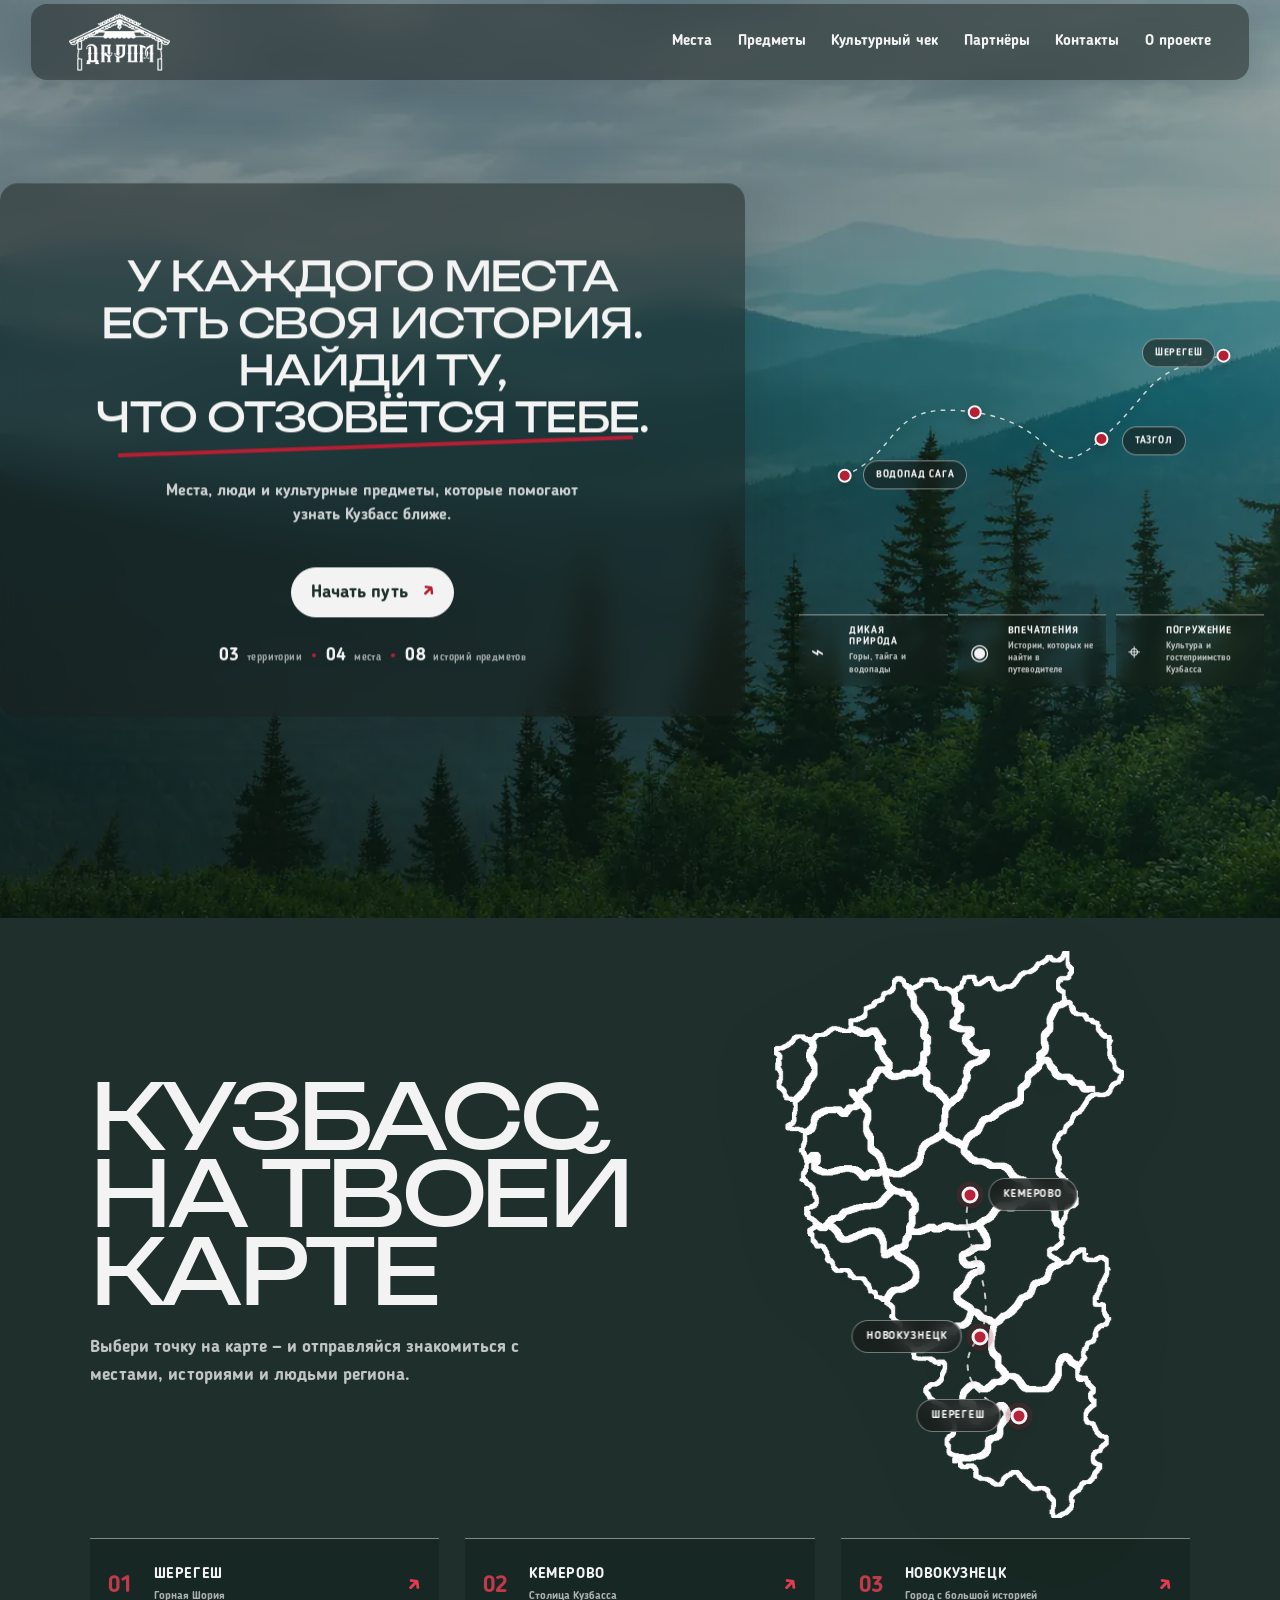
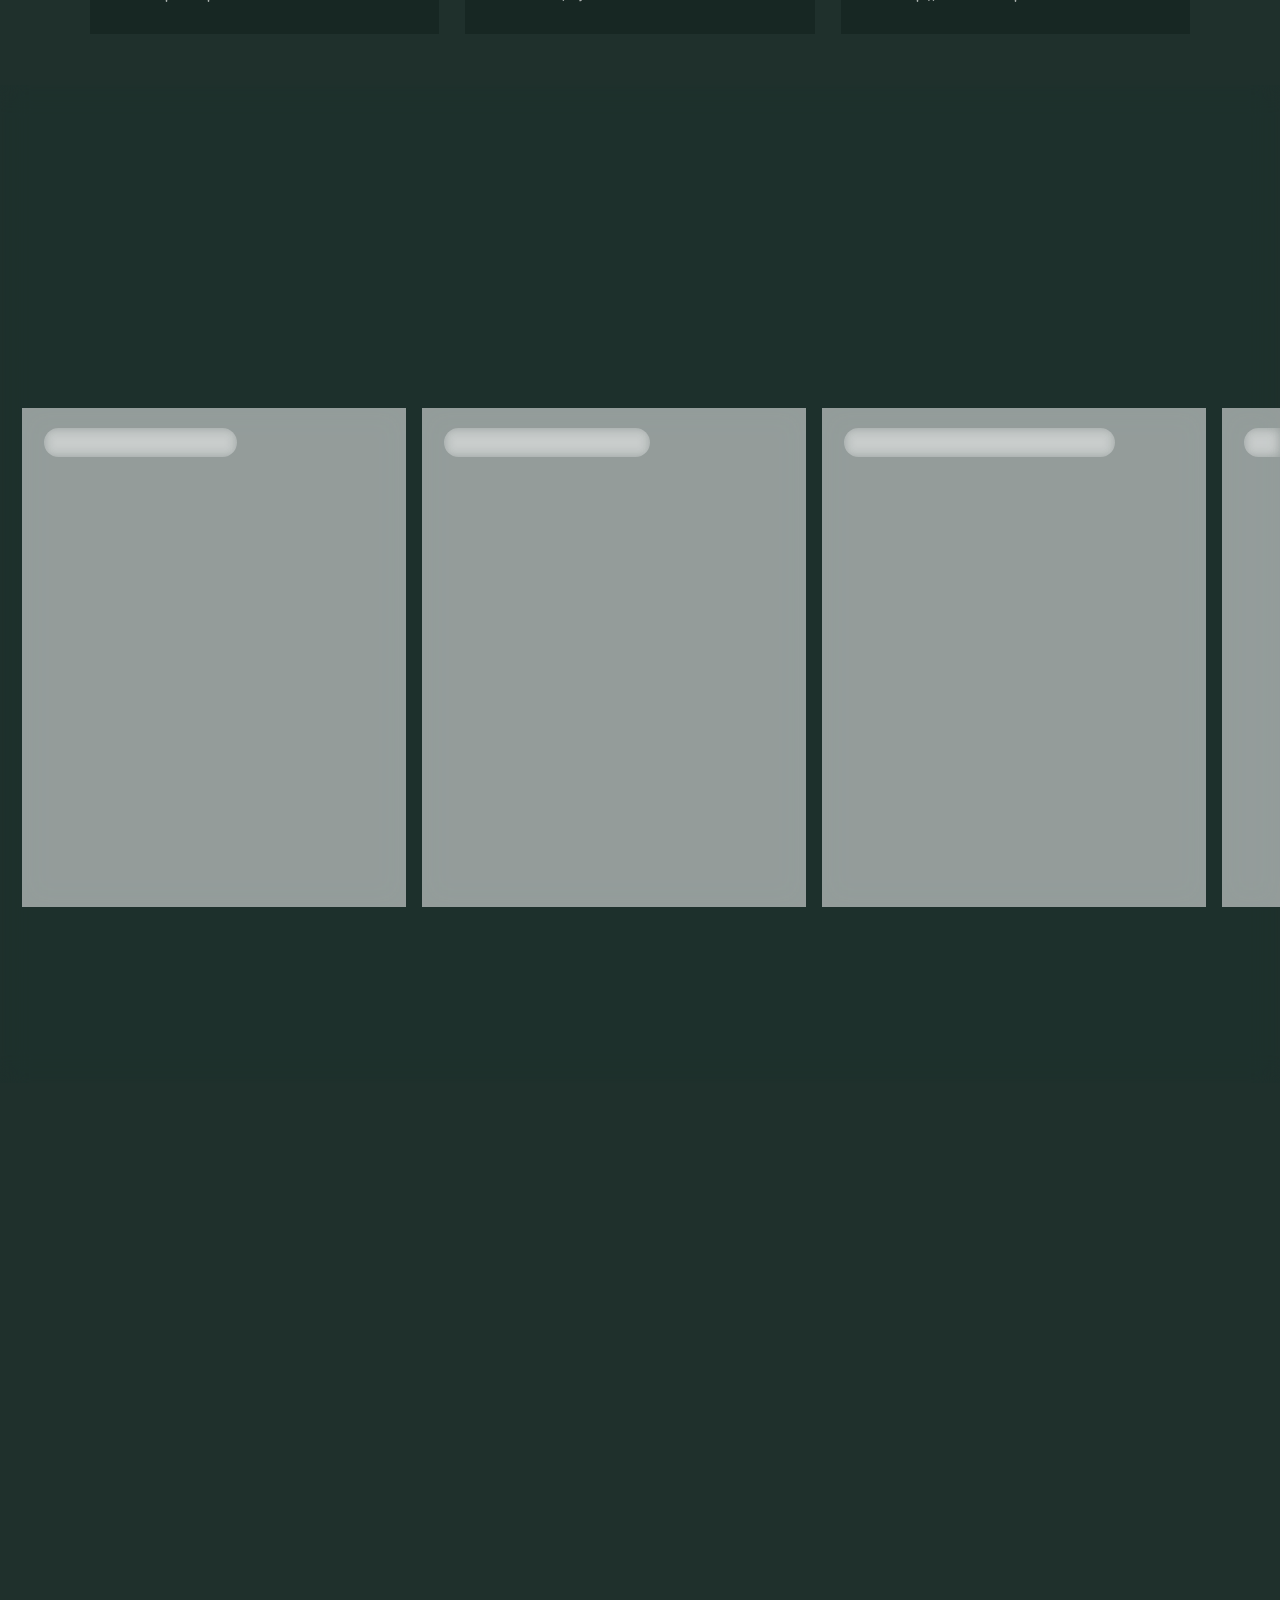
==== commit 2caf74d5: "Refresh homepage map anchor styles" ====
--- a/index.html
+++ b/index.html
@@ -6,7 +6,7 @@
   <meta name="theme-color" content="#1F302C">
   <title>Даром — культурные маршруты Кузбасса</title>
   <meta name="description" content="Открывай места и истории Кузбасса, знакомься с культурными предметами и собирай свой культурный маршрут.">
-  <link rel="stylesheet" href="css/style.css?v=home-hero-title-spacing-4-20261124">
+  <link rel="stylesheet" href="css/style.css?v=home-map-anchor-offset-20261124">
 </head>
 <body class="home-page">
 <header class="header">
--- a/css/style.css
+++ b/css/style.css
@@ -2746,3 +2746,7 @@
 
 /* Override the more specific homepage title rule for visible line spacing */
 body.home-page .home-hero-copy #homeTitle{line-height:1.15!important}
+
+
+/* Leave room for the fixed header when the homepage map section is targeted */
+body.home-page #choosePath{scroll-margin-top:90px}
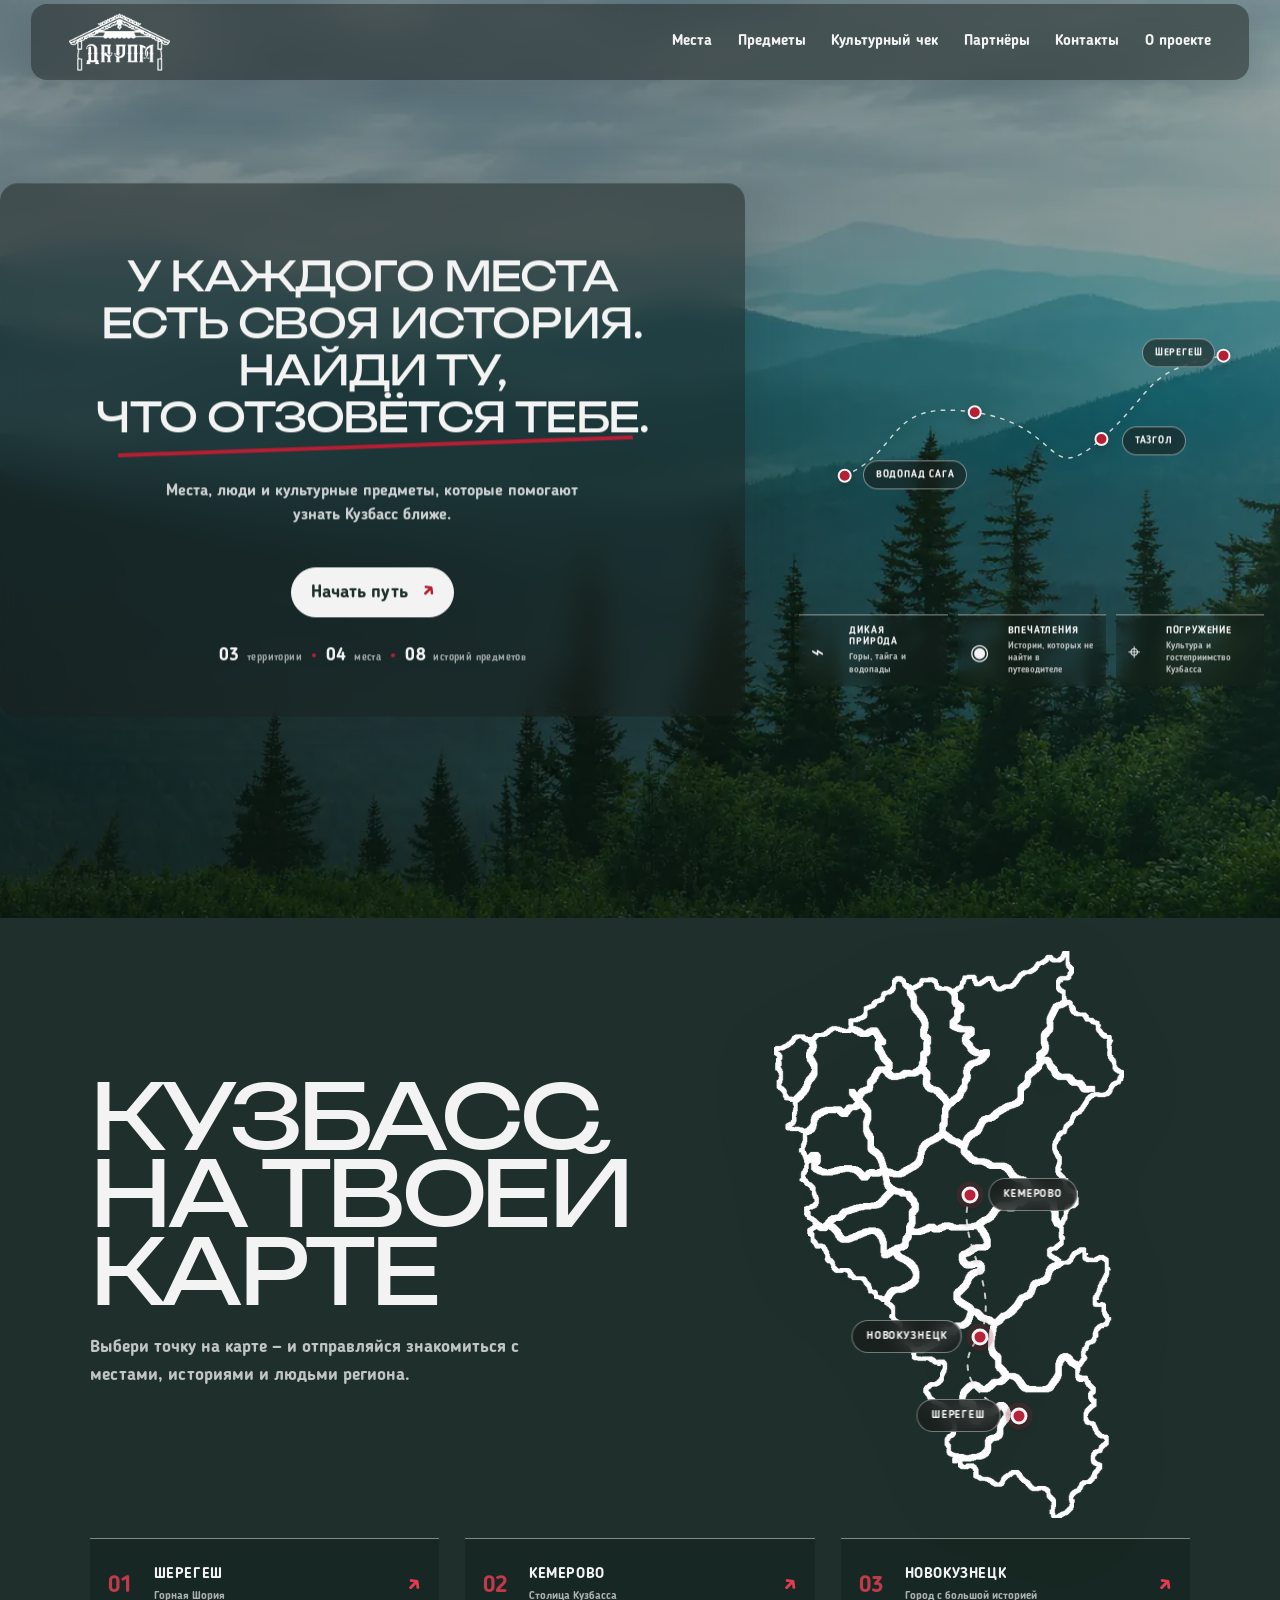
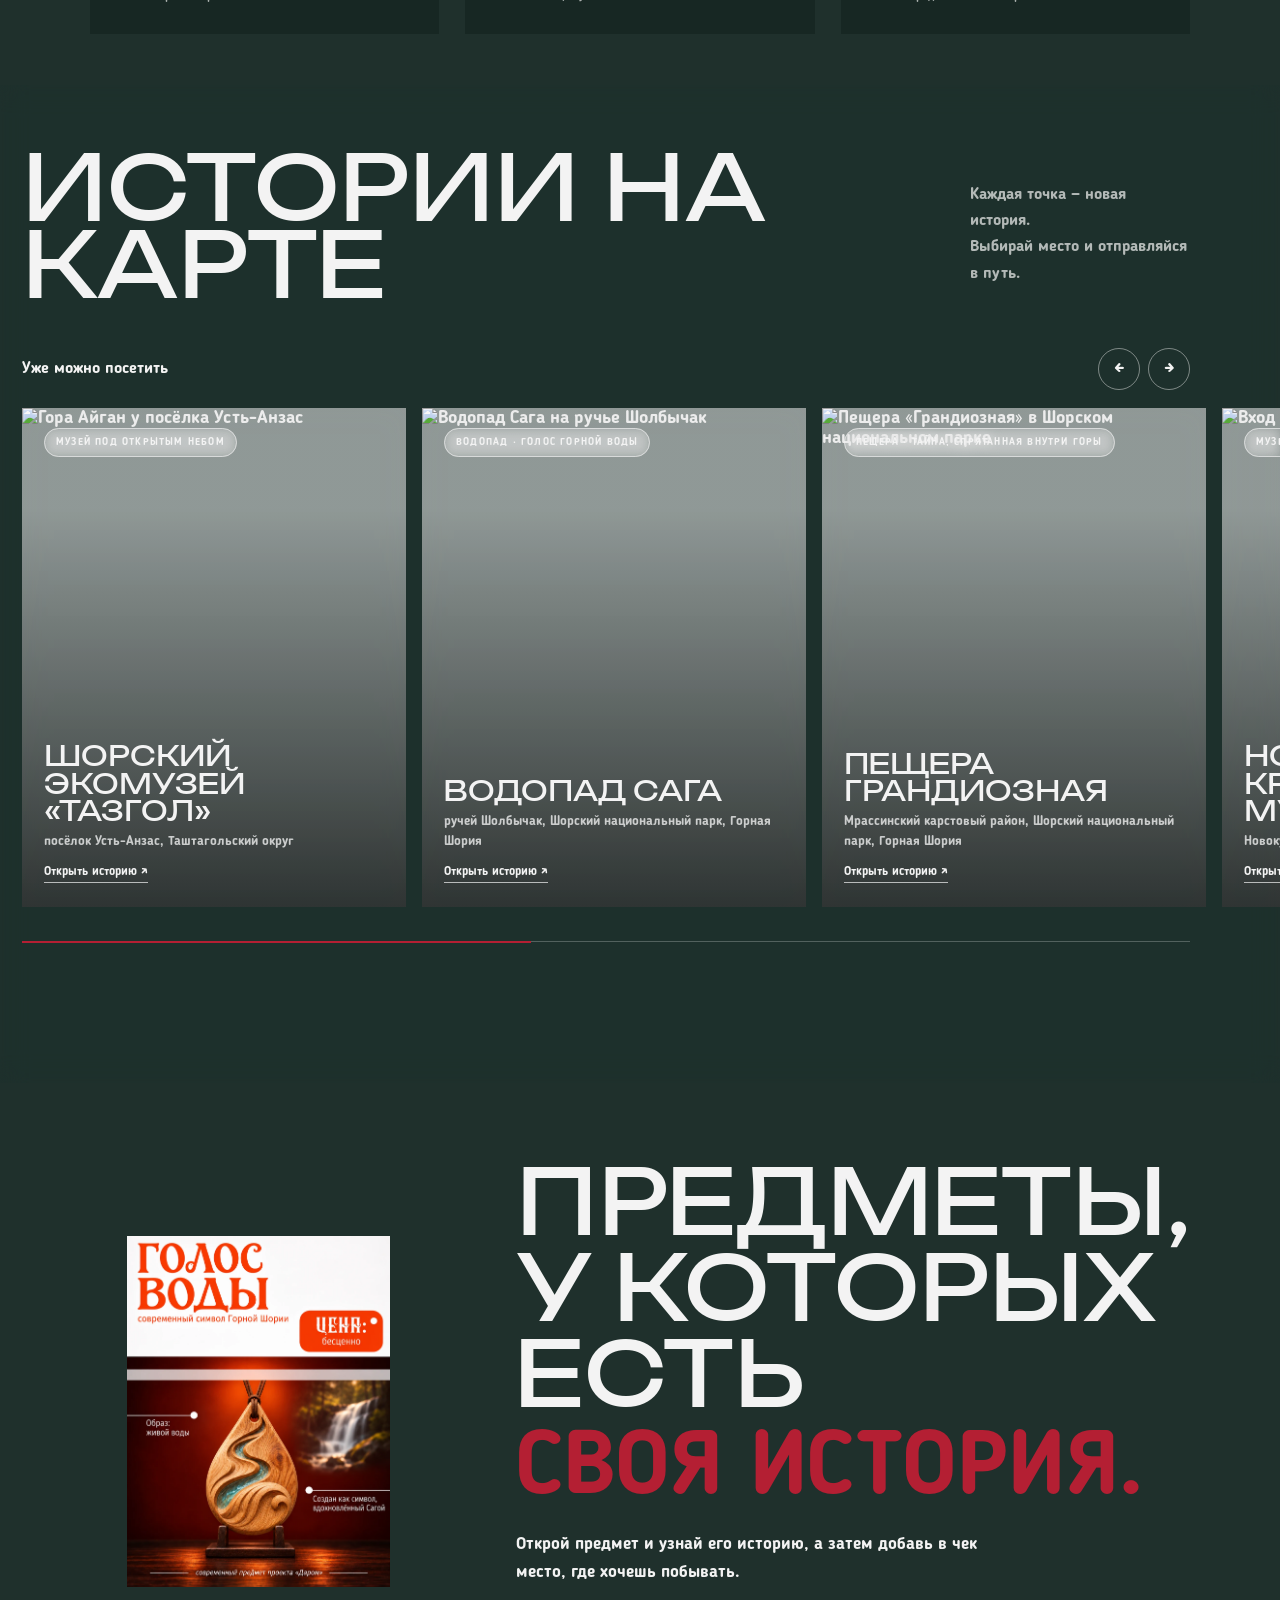
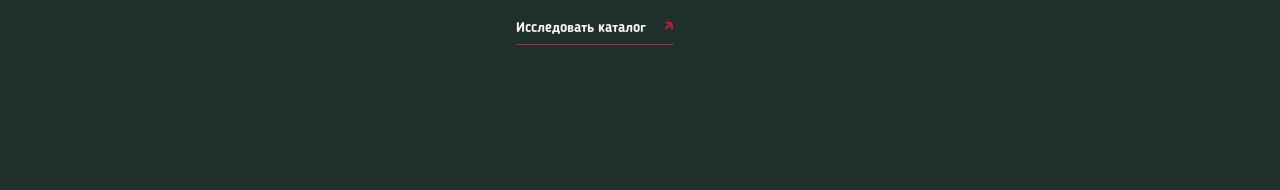
==== commit 1c081397: "Refresh Kemerovo territory label" ====
--- a/index.html
+++ b/index.html
@@ -100,7 +100,7 @@
 
   </main>
 <script src="js/data.js?v=darom-panorama-20261123"></script>
-<script src="js/places-data.js?v=darom-panorama-20261123"></script>
+<script src="js/places-data.js?v=kemerovo-label-20261124"></script>
 <script src="js/home.js?v=home-culture-emphasis-red-20261124"></script>
 <script>
 (() => {
--- a/css/style.css
+++ b/css/style.css
@@ -2750,3 +2750,173 @@
 
 /* Leave room for the fixed header when the homepage map section is targeted */
 body.home-page #choosePath{scroll-margin-top:90px}
+
+
+/* Remove the pale glass frame from the territory page */
+body.area-page > main.page{background:transparent!important;background-color:transparent!important;border:0!important;box-shadow:none!important;backdrop-filter:none!important;-webkit-backdrop-filter:none!important}
+
+
+/* Improve intro text contrast on the transparent territory page */
+body.area-page #areaPage>.back-link,body.area-page #areaPage>.eyebrow,body.area-page #areaPage>h1,body.area-page #areaPage>.lead,body.area-page #areaPage .place-season-filter label{color:#f3f3f3!important;text-shadow:none!important}
+
+
+
+/* Red angled accent under the territory title, matching the homepage */
+body.area-page #areaPage>h1{position:relative;display:inline-block}
+body.area-page #areaPage>h1:after{content:"";position:absolute;left:3%;right:3%;bottom:-13px;border-bottom:4px solid var(--upsdell);transform:rotate(-.55deg);transform-origin:left center;pointer-events:none}
+@media(max-width:700px){body.area-page #areaPage>h1:after{bottom:-9px;border-bottom-width:3px}}
+
+
+/* Keep the return label white and highlight only its arrow */
+body.area-page #areaPage>.back-link{color:#f3f3f3!important}
+body.area-page #areaPage>.back-link:before{content:"←";display:inline-block;margin-right:8px;color:var(--upsdell)!important}
+
+
+/* Photo-led place catalog inspired by editorial travel route cards */
+body.places-catalog-page{background-position:center top}
+body.places-catalog-page>.header{margin-bottom:0!important}
+body.places-catalog-page>main.places-catalog-page{
+  width:min(calc(100% - 40px),1680px);max-width:1680px;
+  margin:48px auto 56px;padding:clamp(24px,3.6vw,56px);
+  background:transparent!important;border:0!important;box-shadow:none!important;
+  backdrop-filter:none!important;-webkit-backdrop-filter:none!important
+}
+.places-catalog-page .places-catalog-head{margin:0 0 28px}
+.places-catalog-page .places-catalog-head .eyebrow,
+.places-catalog-page .places-catalog-head h1,
+.places-catalog-page .places-catalog-head .lead{color:#f3f3f3!important}
+.places-catalog-page .places-catalog-head .eyebrow{margin:0 0 10px}
+.places-catalog-page .places-catalog-head h1{margin:0 0 12px;font-size:clamp(38px,5.2vw,68px);line-height:1.02}
+.places-catalog-page .places-catalog-head .lead{max-width:760px;margin:0;font-size:17px;line-height:1.6}
+.places-catalog-controls{
+  display:grid;grid-template-columns:minmax(180px,.85fr) minmax(180px,.85fr) minmax(220px,1.3fr) minmax(210px,.9fr);
+  gap:12px;margin:28px 0 24px
+}
+.places-catalog-controls select,.places-catalog-controls input{
+  width:100%;min-width:0;min-height:50px;padding:12px 16px;
+  border:1px solid rgba(243,243,243,.35);border-radius:8px;
+  background:rgba(243,243,243,.76);color:#1f302c;font-family:inherit;font-size:15px;font-weight:600;line-height:1.2
+}
+.places-catalog-controls input::placeholder{color:#66716d}
+.places-catalog-controls select:focus,.places-catalog-controls input:focus{
+  outline:2px solid #b41f33;outline-offset:2px
+}
+.places-catalog-grid{
+  display:grid;grid-template-columns:repeat(4,minmax(0,1fr));
+  gap:20px;margin-top:24px
+}
+.place-catalog-card{
+  position:relative;isolation:isolate;display:flex;flex-direction:column;
+  min-width:0;min-height:clamp(450px,31vw,610px);overflow:hidden;
+  border:1px solid rgba(243,243,243,.38);border-radius:20px;
+  color:#f3f3f3;background:#1f302c;box-shadow:0 12px 30px rgba(7,17,14,.18);
+  transition:transform .3s ease,border-color .3s ease,box-shadow .3s ease
+}
+.place-catalog-image,.place-catalog-shade{position:absolute;inset:0;width:100%;height:100%}
+.place-catalog-image{z-index:-2;object-fit:cover;transition:transform .65s cubic-bezier(.2,.7,.2,1)}
+.place-catalog-shade{z-index:-1;background:linear-gradient(180deg,rgba(10,16,14,.72) 0%,rgba(10,16,14,.48) 48%,rgba(10,16,14,.84) 100%)}
+.place-catalog-copy{
+  display:flex;flex:1;flex-direction:column;align-items:flex-start;
+  padding:22px 22px 108px
+}
+.place-catalog-kind{
+  display:inline-flex;max-width:100%;padding:7px 10px;margin-bottom:15px;
+  border:1px solid rgba(243,243,243,.62);border-radius:999px;
+  background:rgba(18,27,24,.2);font-size:10px;font-weight:800;
+  line-height:1.2;letter-spacing:.1em;text-transform:uppercase
+}
+.place-catalog-copy h2{
+  margin:0 0 10px;font-family:var(--display,"Arial",sans-serif);
+  font-size:clamp(21px,1.55vw,29px);font-weight:600;line-height:1.08;
+  letter-spacing:.015em;text-transform:uppercase;color:#f3f3f3
+}
+.place-catalog-copy h2 a{color:inherit;text-decoration:none}
+.place-catalog-copy p{
+  display:-webkit-box;overflow:hidden;-webkit-box-orient:vertical;-webkit-line-clamp:4;
+  margin:0;color:rgba(243,243,243,.9);font-size:14px;line-height:1.45
+}
+.place-catalog-location{
+  margin-top:auto;padding-top:14px;color:rgba(243,243,243,.85);
+  font-size:12px;font-weight:700;line-height:1.4
+}
+.place-catalog-actions{
+  position:absolute;left:18px;right:18px;bottom:18px;
+  display:flex;align-items:center;justify-content:space-between;gap:8px
+}
+.place-catalog-card .place-select-button,.place-catalog-more{
+  display:inline-flex;align-items:center;justify-content:center;min-height:42px;
+  margin:0;padding:9px 12px;border:1px solid rgba(243,243,243,.8);
+  border-radius:999px;background:rgba(20,30,27,.28);color:#f3f3f3;
+  font-family:inherit;font-size:11px;font-weight:700;line-height:1.15;text-align:center;text-decoration:none;
+  backdrop-filter:blur(8px);-webkit-backdrop-filter:blur(8px)
+}
+.place-catalog-card .place-select-button{cursor:pointer;white-space:normal}
+.place-catalog-card .place-select-button[aria-pressed="true"]{background:#b41f33;border-color:#b41f33}
+.place-catalog-more{min-width:112px;gap:7px;text-transform:uppercase;letter-spacing:.04em}
+.place-catalog-more span{color:#f3f3f3;font-size:16px}
+.place-catalog-empty{
+  grid-column:1/-1;padding:30px;border:1px solid rgba(243,243,243,.3);
+  border-radius:12px;background:rgba(20,30,27,.35);color:#f3f3f3
+}
+@media(hover:hover) and (pointer:fine){
+  .place-catalog-card:hover{transform:translateY(-5px);border-color:#f3f3f3;box-shadow:0 20px 42px rgba(7,17,14,.3)}
+  .place-catalog-card:hover .place-catalog-image{transform:scale(1.045)}
+  .place-catalog-more:hover{background:#f3f3f3;color:#1f302c}
+}
+@media(max-width:1500px){
+  .places-catalog-grid{grid-template-columns:repeat(3,minmax(0,1fr))}
+  .place-catalog-card{min-height:520px}
+  .place-catalog-copy h2{font-size:clamp(22px,2.1vw,29px)}
+}
+@media(max-width:950px){
+  .places-catalog-controls{grid-template-columns:repeat(2,minmax(0,1fr))}
+  .places-catalog-grid{grid-template-columns:repeat(2,minmax(0,1fr))}
+  .place-catalog-card{min-height:clamp(470px,65vw,590px)}
+  .place-catalog-copy h2{font-size:clamp(22px,3.2vw,30px)}
+}
+@media(max-width:900px){
+  body.places-catalog-page>main.places-catalog-page{margin-top:112px}
+}
+@media(max-width:600px){
+  body.places-catalog-page>main.places-catalog-page{width:calc(100% - 20px);margin:112px auto 34px;padding:28px 12px}
+  .places-catalog-page .places-catalog-head h1{font-size:clamp(34px,10vw,48px)}
+  .places-catalog-page .places-catalog-head .lead{font-size:15px}
+  .places-catalog-controls{grid-template-columns:1fr 1fr;gap:8px;margin:22px 0}
+  .places-catalog-controls select,.places-catalog-controls input{min-height:46px;padding:10px;font-size:13px}
+  .places-catalog-controls input{grid-column:1/-1;grid-row:1}
+  .places-catalog-grid{grid-template-columns:1fr;gap:14px}
+  .place-catalog-card{min-height:500px;border-radius:16px}
+  .place-catalog-copy{padding:20px 18px 108px}
+  .place-catalog-copy h2{font-size:26px}
+  .place-catalog-actions{left:12px;right:12px;bottom:12px}
+  .place-catalog-card .place-select-button,.place-catalog-more{min-height:40px;padding:8px 10px;font-size:10px}
+}
+
+
+/* Red angled underline on the catalog title's final word */
+.places-catalog-page .places-title-accent{
+  position:relative;display:inline-block;white-space:nowrap;color:inherit;
+  font-family:inherit!important;font-weight:inherit!important
+}
+.places-catalog-page .places-title-accent:after{
+  content:"";position:absolute;left:2%;right:1%;bottom:-8px;
+  border-bottom:4px solid #b41f33;transform:rotate(-1deg);
+  transform-origin:left center;pointer-events:none
+}
+@media(max-width:600px){
+  .places-catalog-page .places-title-accent:after{bottom:-6px;border-bottom-width:3px}
+}
+
+
+/* Territory pages use the same photo cards as the places catalog */
+body.area-page #placeList.places-catalog-grid{
+  grid-template-columns:repeat(3,minmax(0,1fr));
+  gap:20px;
+  margin-top:24px
+}
+@media(max-width:950px){
+  body.area-page #placeList.places-catalog-grid{grid-template-columns:repeat(2,minmax(0,1fr))}
+}
+@media(max-width:600px){
+  body.area-page #placeList.places-catalog-grid{grid-template-columns:1fr;gap:14px}
+}
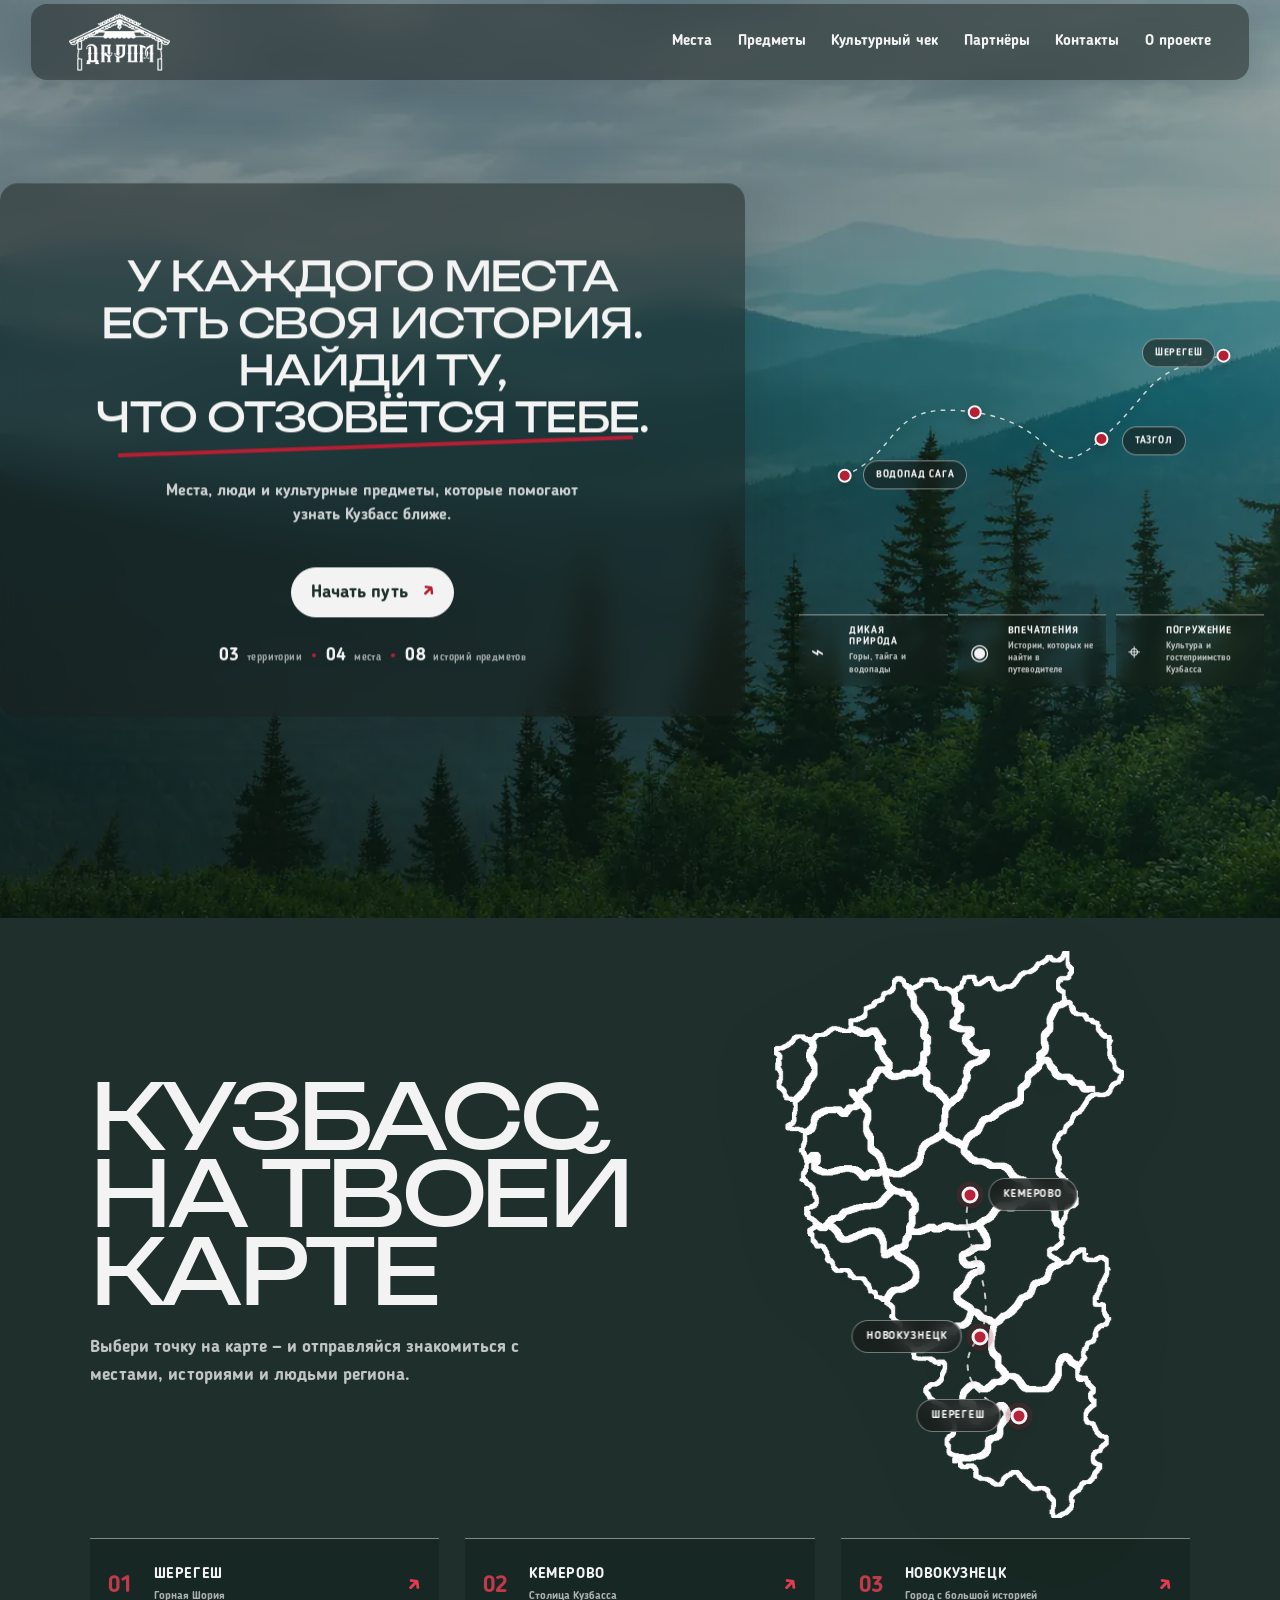
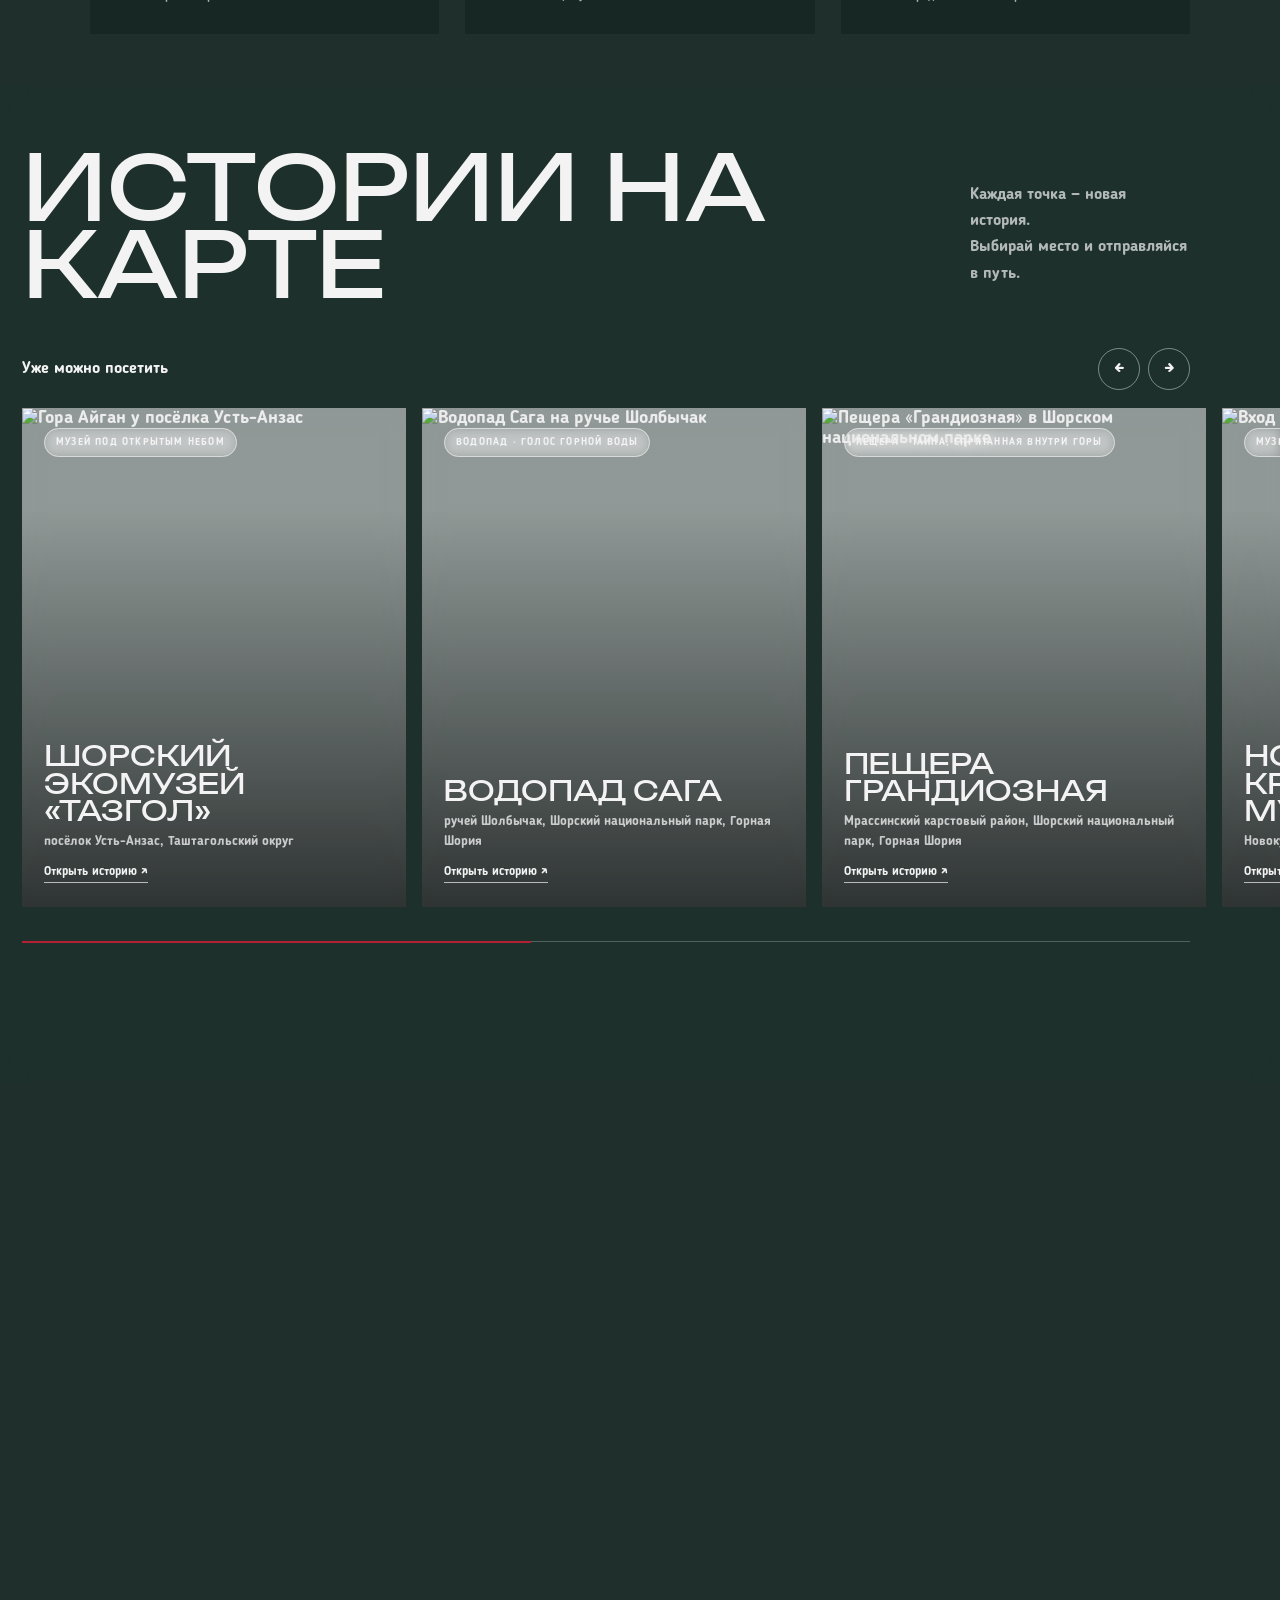
==== commit c2d6d8eb: "Add mobile hamburger navigation" ====
--- a/index.html
+++ b/index.html
@@ -6,7 +6,7 @@
   <meta name="theme-color" content="#1F302C">
   <title>Даром — культурные маршруты Кузбасса</title>
   <meta name="description" content="Открывай места и истории Кузбасса, знакомься с культурными предметами и собирай свой культурный маршрут.">
-  <link rel="stylesheet" href="css/style.css?v=home-map-anchor-offset-20261124">
+  <link rel="stylesheet" href="css/style.css?v=mobile-hamburger-20261124">
 </head>
 <body class="home-page">
 <header class="header">
@@ -124,5 +124,6 @@
   });
 })();
 </script>
+<script src="js/mobile-nav.js?v=mobile-hamburger-20261124"></script>
 </body>
 </html>
--- a/css/style.css
+++ b/css/style.css
@@ -2920,3 +2920,176 @@
 @media(max-width:600px){
   body.area-page #placeList.places-catalog-grid{grid-template-columns:1fr;gap:14px}
 }
+
+
+/* Remove pale panels from place detail pages and keep text readable on the site backdrop */
+.place-hero,
+.place-panel{
+  color:#f3f3f3;
+  background:rgba(31,48,44,.38)!important;
+  border:1px solid rgba(243,243,243,.3);
+  backdrop-filter:blur(16px) saturate(118%);
+  -webkit-backdrop-filter:blur(16px) saturate(118%)
+}
+.place-hero-caption h1,
+.place-hero-caption p,
+.place-panel h2,
+.place-panel>p:not(.eyebrow),
+.place-panel li,
+.place-panel strong,
+.place-tour-pricing p,
+.place-tour-safety,
+.place-object h3 a,
+.place-object>p,
+.items-note{
+  color:#f3f3f3!important
+}
+.place-hero-caption .tag,
+.place-panel .eyebrow,
+.place-location-label{color:#f3f3f3!important}
+.place-map-link,
+.source-line a,
+.place-tour-links a,
+.place-object-actions>a{color:#f0717b!important}
+.place-object,
+.items-note,
+.place-tour-pricing,
+.place-tour-safety{
+  background:rgba(20,30,27,.48)!important;
+  border-color:rgba(243,243,243,.24)!important;
+  backdrop-filter:blur(12px);
+  -webkit-backdrop-filter:blur(12px)
+}
+.place-object-image{background:transparent!important}
+
+
+/* Fully remove the tinted backing from place detail content */
+.place-hero,
+.place-panel,
+.place-object,
+.items-note,
+.place-tour-pricing,
+.place-tour-safety{
+  background:transparent!important;
+  border-color:transparent!important;
+  box-shadow:none!important;
+  backdrop-filter:none!important;
+  -webkit-backdrop-filter:none!important
+}
+.place-object-image{background:transparent!important}
+
+
+/* Preserve contrast on transparent place details without restoring the panels */
+body.place-detail-page .place-hero-caption,
+body.place-detail-page .place-hero-caption h1,
+body.place-detail-page .place-hero-caption .tag,
+body.place-detail-page .place-location,
+body.place-detail-page .place-panel,
+body.place-detail-page .place-object,
+body.place-detail-page .place-tour-panel,
+body.place-detail-page .items-note{
+  text-shadow:0 2px 10px rgba(0,0,0,.82)
+}
+
+
+/* Let the blurred site backdrop show through the entire place detail page */
+body.place-detail-page>main.page{
+  background:transparent!important;
+  background-color:transparent!important;
+  background-image:none!important;
+  border:0!important;
+  box-shadow:none!important;
+  backdrop-filter:none!important;
+  -webkit-backdrop-filter:none!important
+}
+body.place-detail-page>main.page:before{display:none!important}
+
+
+/* Fit long place names fully inside the place detail title column */
+body.place-detail-page .place-hero-caption h1{
+  width:100%!important;
+  max-width:100%!important;
+  font-size:clamp(34px,3.3vw,48px)!important;
+  line-height:1.05!important;
+  overflow-wrap:normal;
+  word-break:keep-all;
+}
+@media(max-width:900px){
+  body.place-detail-page .place-hero-caption h1{
+    font-size:clamp(34px,6vw,46px)!important;
+  }
+}
+@media(max-width:600px){
+  body.place-detail-page .place-hero-caption h1{
+    font-size:clamp(32px,8vw,40px)!important;
+  }
+}
+
+
+/* Place detail back link: white label, red arrow */
+body.place-detail-page .back-link{color:#f3f3f3!important}
+body.place-detail-page .back-link::first-letter{color:#e93c4e!important}
+
+
+/* Place detail item captions: white */
+body.place-detail-page .place-object>.tag{color:#f3f3f3!important}
+
+
+/* Mobile header: centered logo and an expandable navigation menu */
+.mobile-menu-toggle{display:none}
+@media(max-width:700px){
+  body>.header{
+    position:fixed!important;top:4px!important;left:10px!important;right:10px!important;
+    width:auto!important;height:68px!important;min-height:68px!important;
+    margin:0!important;padding:0 58px!important;display:flex!important;
+    flex-direction:row!important;align-items:center!important;justify-content:center!important;
+    gap:0!important;overflow:visible!important;z-index:1000!important;border-radius:16px!important
+  }
+  body>.header .logo{
+    position:absolute!important;left:50%!important;top:50%!important;
+    transform:translate(-50%,-50%)!important;margin:0!important;z-index:3!important;
+    display:flex!important;align-items:center!important;justify-content:center!important
+  }
+  body>.header .logo img{display:block!important;width:auto!important;height:46px!important;max-width:160px!important}
+  body>.header .mobile-menu-toggle{
+    position:absolute!important;right:10px!important;top:50%!important;transform:translateY(-50%)!important;
+    width:44px!important;height:44px!important;padding:0!important;margin:0!important;
+    display:flex!important;flex-direction:column!important;align-items:center!important;justify-content:center!important;
+    gap:5px!important;border:1px solid rgba(243,243,243,.3)!important;border-radius:12px!important;
+    background:rgba(243,243,243,.08)!important;color:#f3f3f3!important;cursor:pointer!important;
+    z-index:4!important;box-shadow:none!important
+  }
+  body>.header .mobile-menu-toggle span{
+    display:block!important;width:21px!important;height:2px!important;border-radius:2px!important;
+    background:#f3f3f3!important;transition:transform .22s ease,opacity .18s ease!important
+  }
+  body>.header.mobile-nav-open .mobile-menu-toggle span:first-child{transform:translateY(7px) rotate(45deg)!important}
+  body>.header.mobile-nav-open .mobile-menu-toggle span:nth-child(2){opacity:0!important}
+  body>.header.mobile-nav-open .mobile-menu-toggle span:last-child{transform:translateY(-7px) rotate(-45deg)!important}
+  body>.header nav{
+    display:none!important;position:absolute!important;top:calc(100% + 8px)!important;left:0!important;right:0!important;
+    width:auto!important;margin:0!important;padding:12px!important;
+    flex-direction:column!important;flex-wrap:nowrap!important;align-items:stretch!important;justify-content:flex-start!important;
+    gap:2px!important;border:1px solid rgba(243,243,243,.24)!important;border-radius:16px!important;
+    background:rgba(26,41,38,.97)!important;color:#f3f3f3!important;
+    box-shadow:0 18px 38px rgba(0,0,0,.28)!important;
+    backdrop-filter:blur(18px) saturate(125%)!important;-webkit-backdrop-filter:blur(18px) saturate(125%)!important;
+    z-index:1001!important
+  }
+  body>.header.mobile-nav-open nav{display:flex!important}
+  body>.header nav a{
+    display:block!important;width:100%!important;padding:12px 10px!important;
+    border:0!important;border-radius:9px!important;color:#f3f3f3!important;
+    font-size:16px!important;line-height:1.25!important;text-align:left!important;white-space:normal!important
+  }
+  body>.header nav a:after{left:10px!important;right:100%!important;bottom:5px!important;width:auto!important}
+  body>.header nav a:hover:not(.active){background:rgba(243,243,243,.08)!important}
+  body>.header nav a.active:after{right:70%!important;background:#e93c4e!important}
+  body>.header nav a:hover:not(.active):after{right:70%!important;background:#f3f3f3!important}
+}
+@media(max-width:380px){
+  body>.header .logo img{height:42px!important;max-width:140px!important}
+}
+@media(prefers-reduced-motion:reduce){
+  body>.header .mobile-menu-toggle span{transition:none!important}
+}
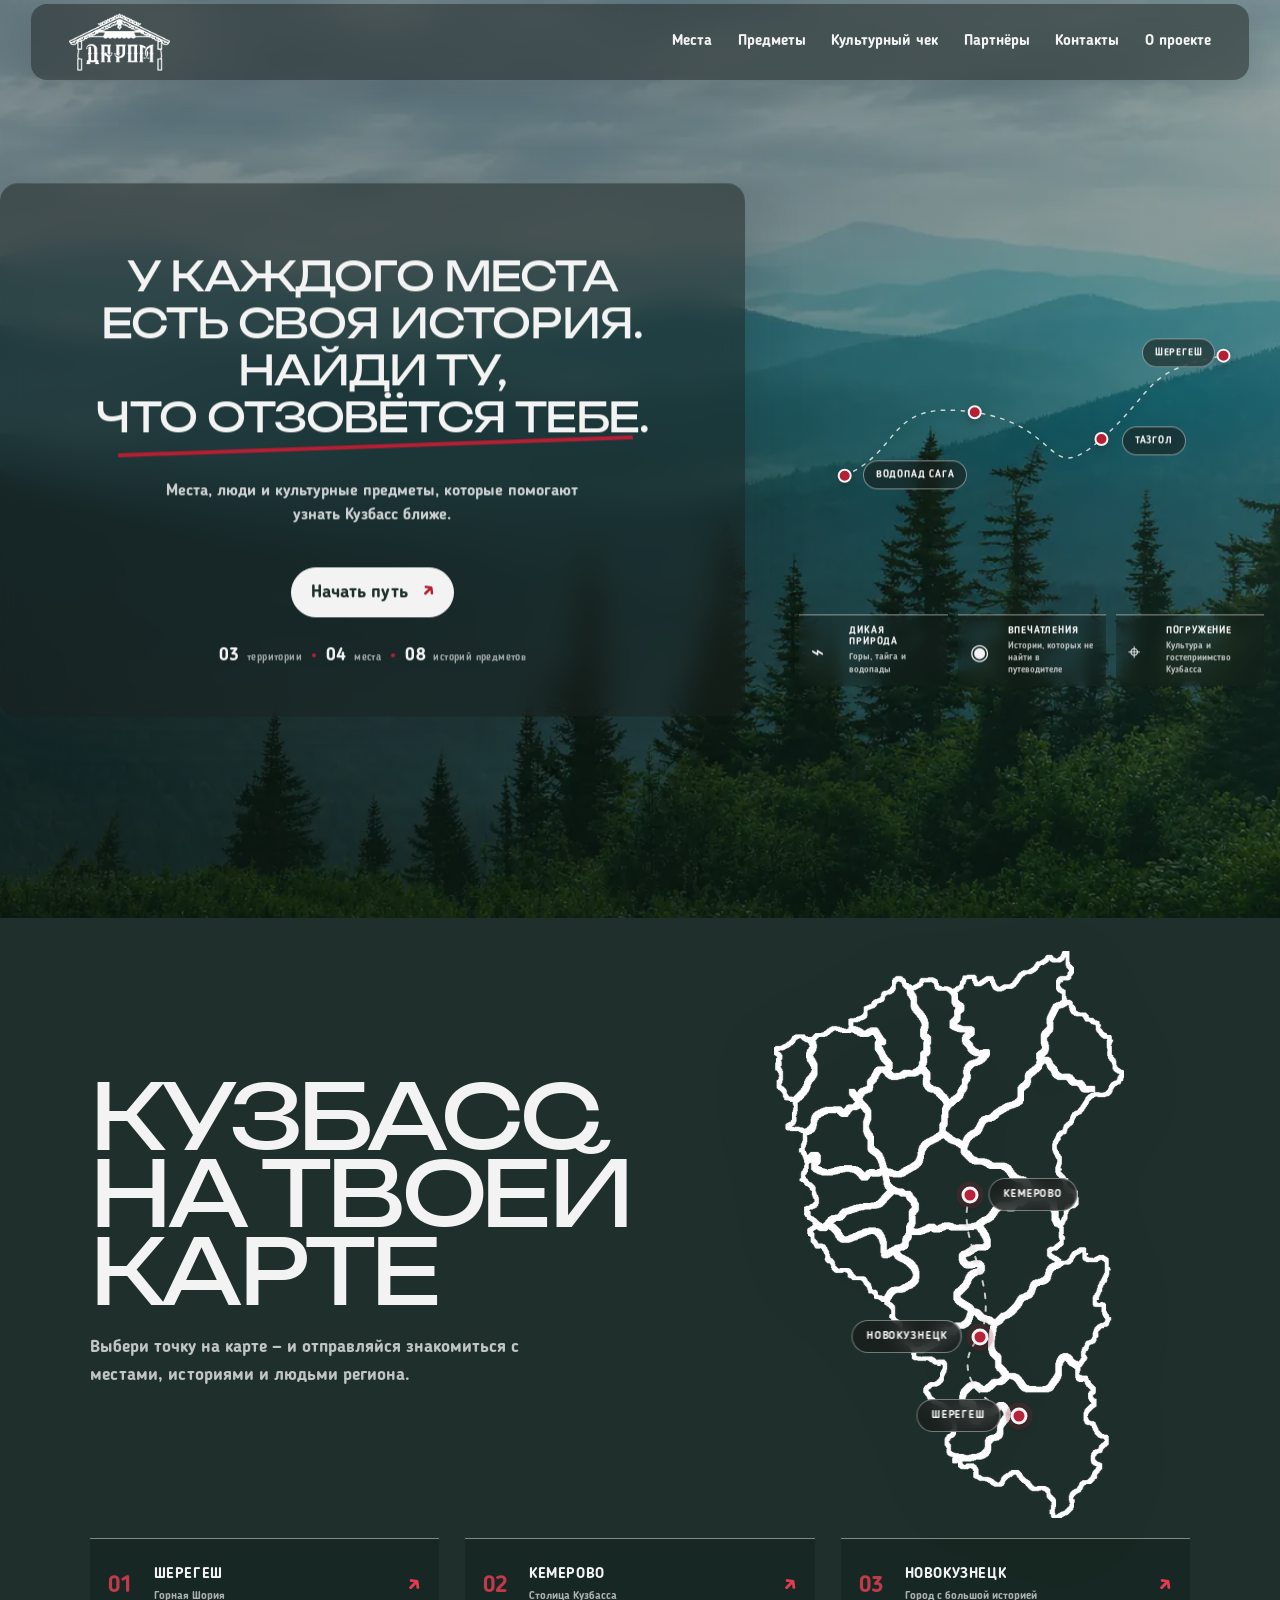
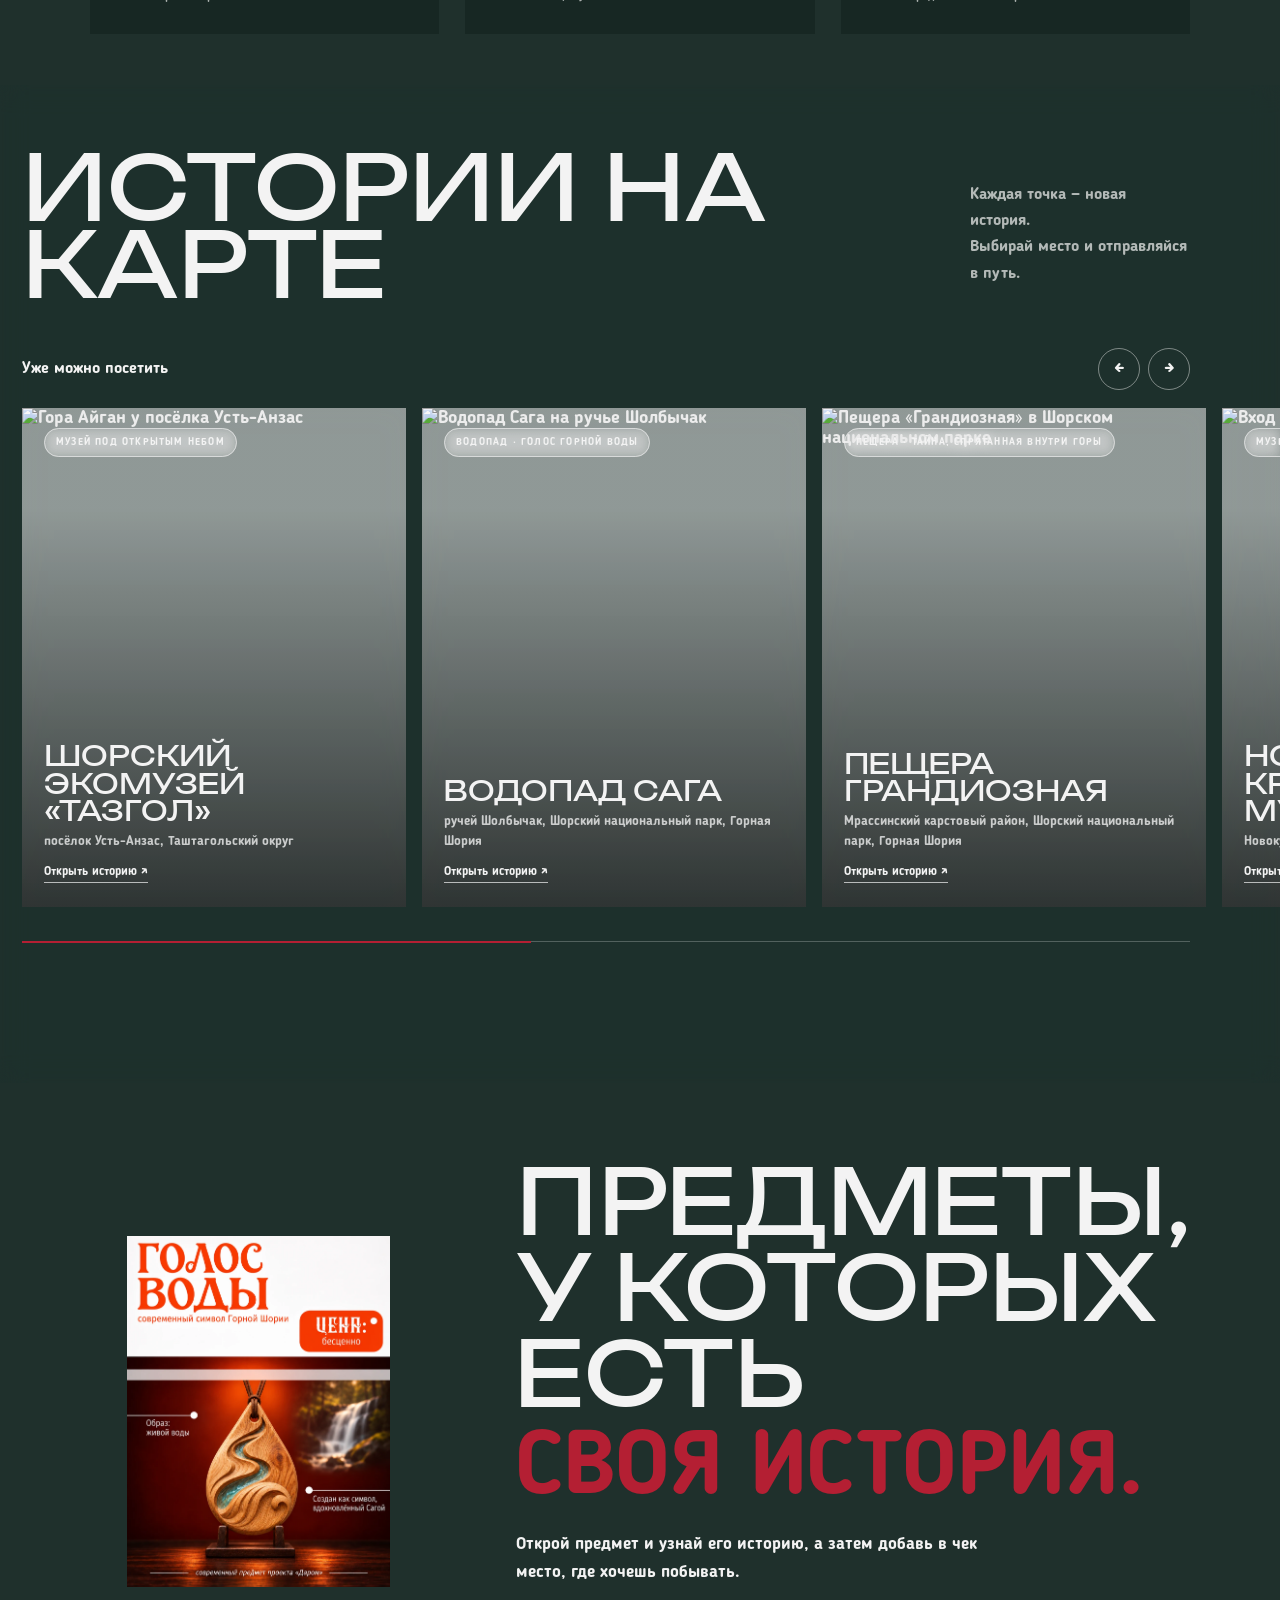
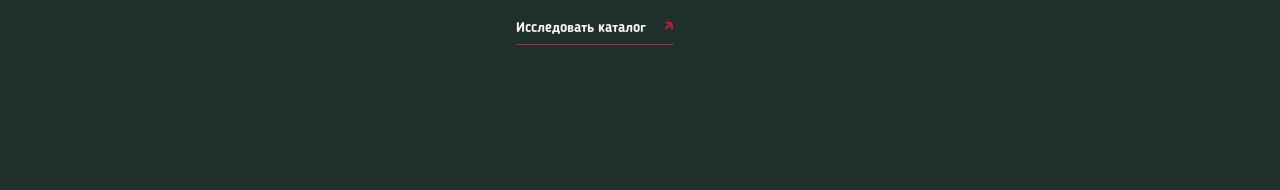
==== commit 5bb9139b: "Refresh stylesheet for transparent mobile header" ====
--- a/index.html
+++ b/index.html
@@ -6,7 +6,7 @@
   <meta name="theme-color" content="#1F302C">
   <title>Даром — культурные маршруты Кузбасса</title>
   <meta name="description" content="Открывай места и истории Кузбасса, знакомься с культурными предметами и собирай свой культурный маршрут.">
-  <link rel="stylesheet" href="css/style.css?v=mobile-hamburger-20261124">
+  <link rel="stylesheet" href="css/style.css?v=mobile-transparent-header-20261124">
 </head>
 <body class="home-page">
 <header class="header">
--- a/css/style.css
+++ b/css/style.css
@@ -3093,3 +3093,16 @@
 @media(prefers-reduced-motion:reduce){
   body>.header .mobile-menu-toggle span{transition:none!important}
 }
+
+/* Mobile: remove the gray glass bar behind the centered logo */
+@media(max-width:700px){
+  body>.header{
+    background:transparent!important;
+    background-color:transparent!important;
+    background-image:none!important;
+    border:0!important;
+    box-shadow:none!important;
+    backdrop-filter:none!important;
+    -webkit-backdrop-filter:none!important
+  }
+}
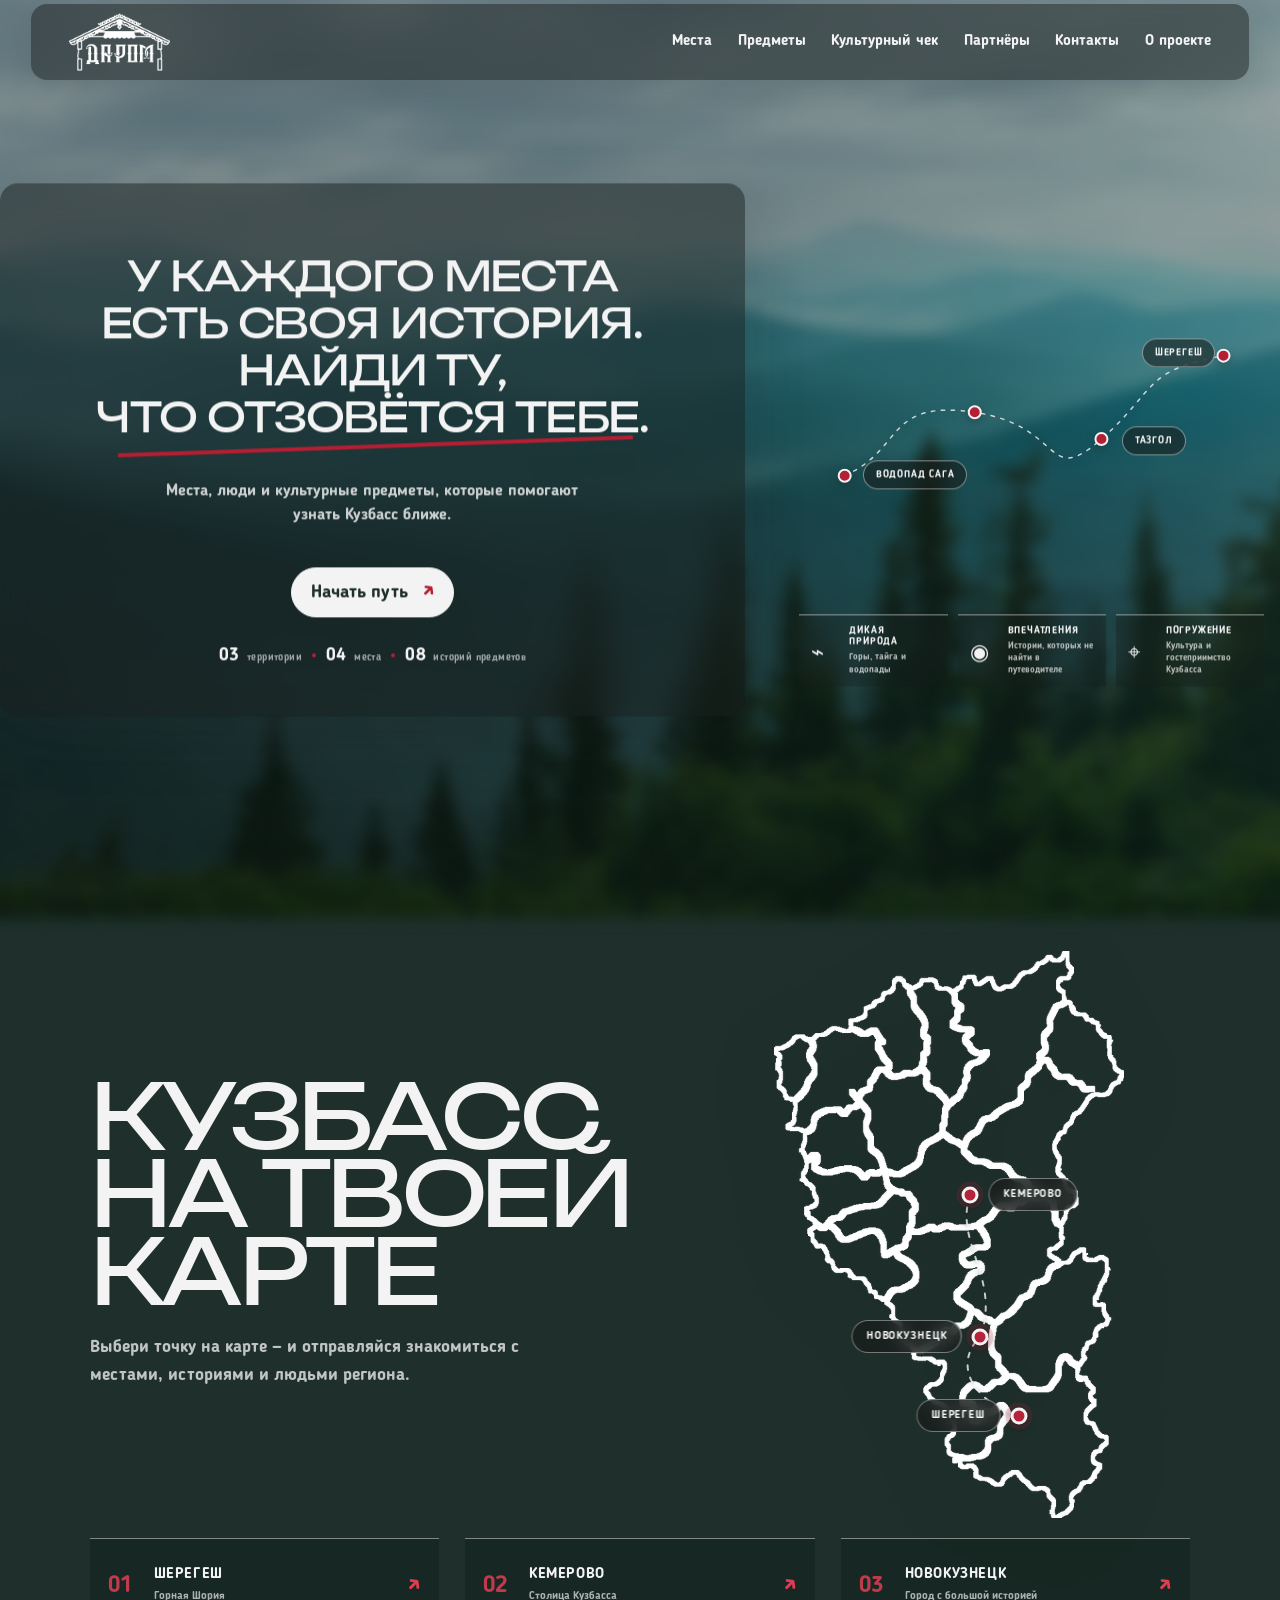
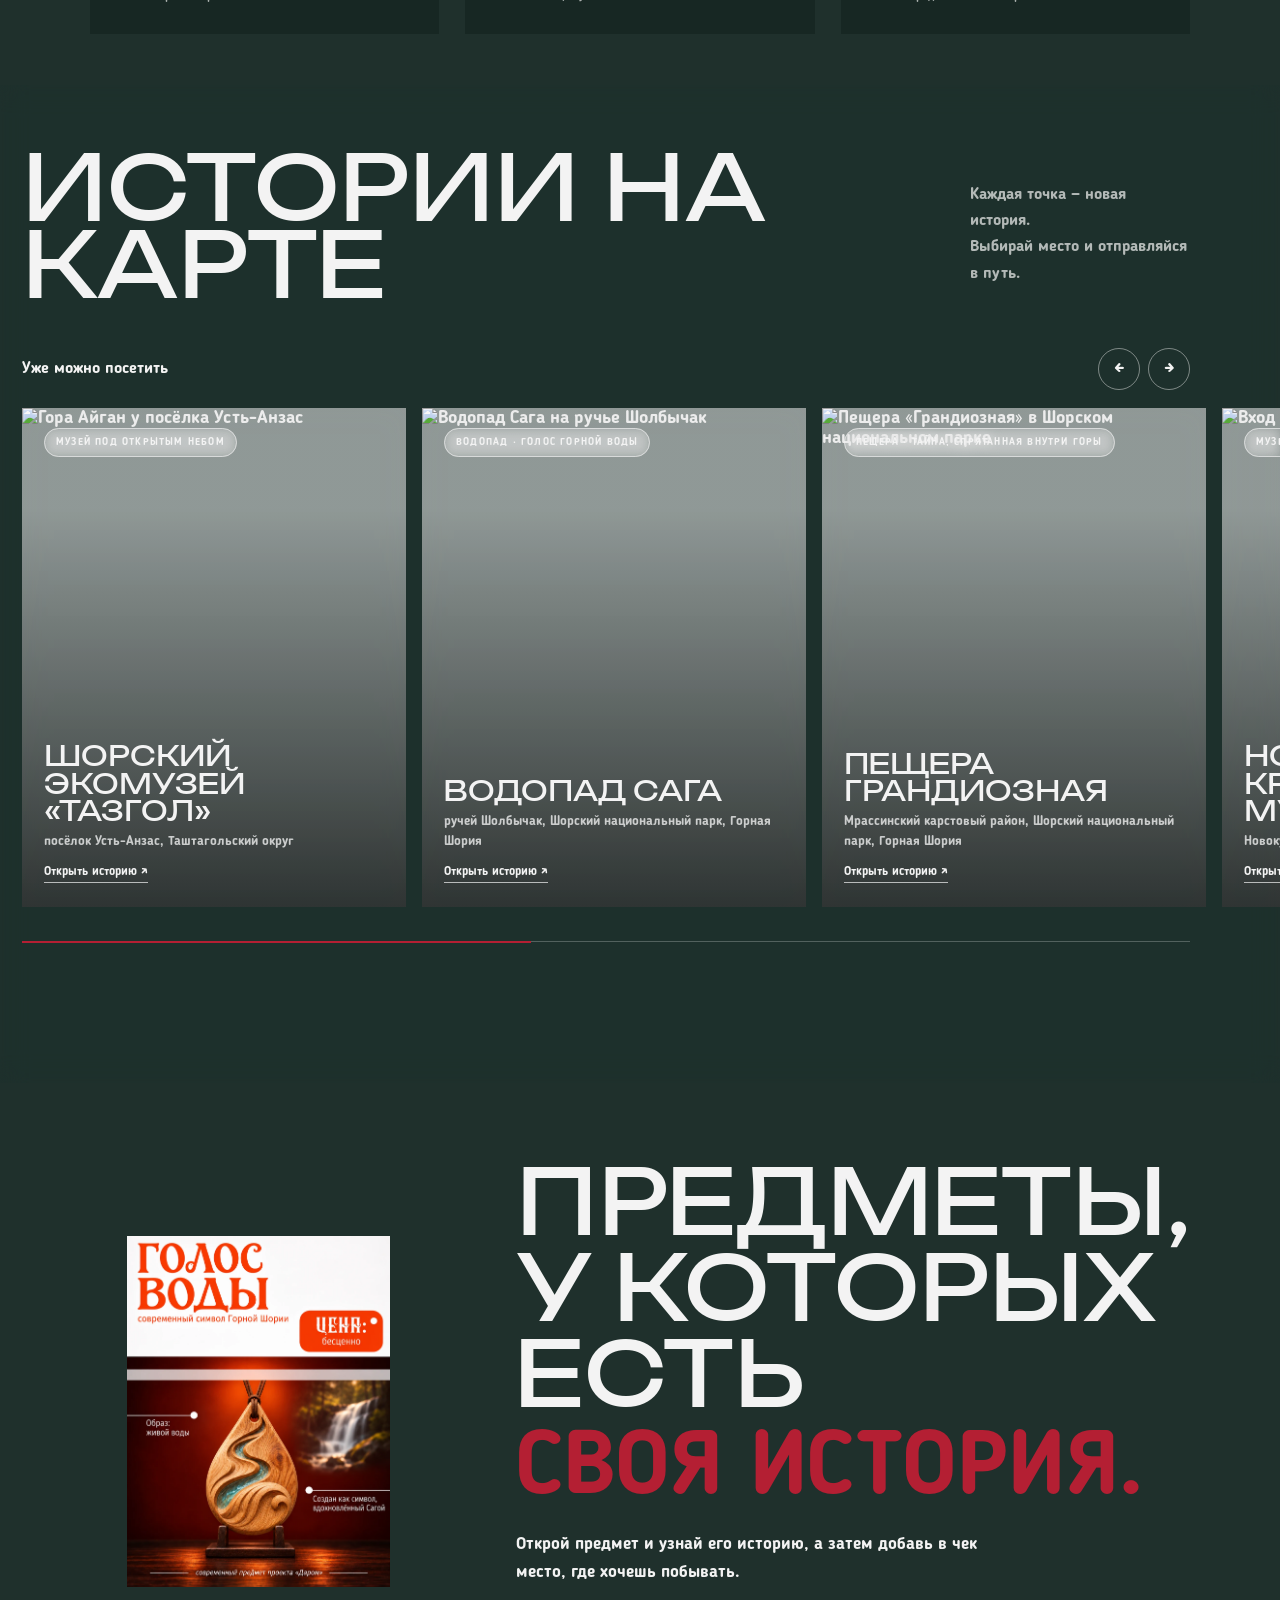
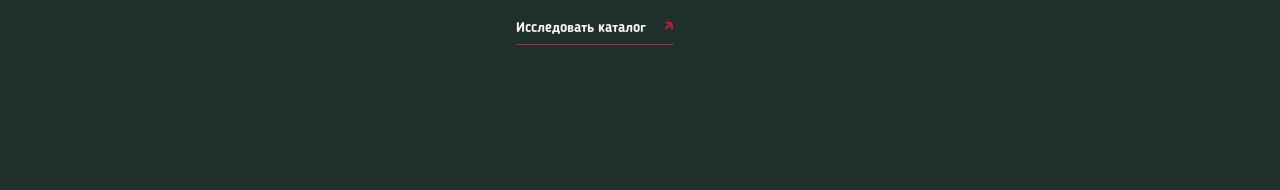
==== commit bdab3fbf: "Refresh mobile header stylesheet cache" ====
--- a/index.html
+++ b/index.html
@@ -6,7 +6,7 @@
   <meta name="theme-color" content="#1F302C">
   <title>Даром — культурные маршруты Кузбасса</title>
   <meta name="description" content="Открывай места и истории Кузбасса, знакомься с культурными предметами и собирай свой культурный маршрут.">
-  <link rel="stylesheet" href="css/style.css?v=mobile-transparent-header-20261124">
+  <link rel="stylesheet" href="css/style.css?v=mobile-header-transparent-final-20261124">
 </head>
 <body class="home-page">
 <header class="header">
--- a/css/style.css
+++ b/css/style.css
@@ -3106,3 +3106,28 @@
     -webkit-backdrop-filter:none!important
   }
 }
+
+/* Strong mobile override: keep the logo and menu floating over the page background */
+@media(max-width:700px){
+  html body.home-page > .header,
+  html body:not(.home-page) > .header{
+    background:transparent!important;
+    background-color:transparent!important;
+    background-image:none!important;
+    border:0!important;
+    outline:0!important;
+    box-shadow:none!important;
+    -webkit-backdrop-filter:none!important;
+    backdrop-filter:none!important
+  }
+  html body.home-page > .header::before,
+  html body.home-page > .header::after,
+  html body:not(.home-page) > .header::before,
+  html body:not(.home-page) > .header::after{
+    content:none!important;
+    display:none!important;
+    background:none!important;
+    border:0!important;
+    box-shadow:none!important
+  }
+}
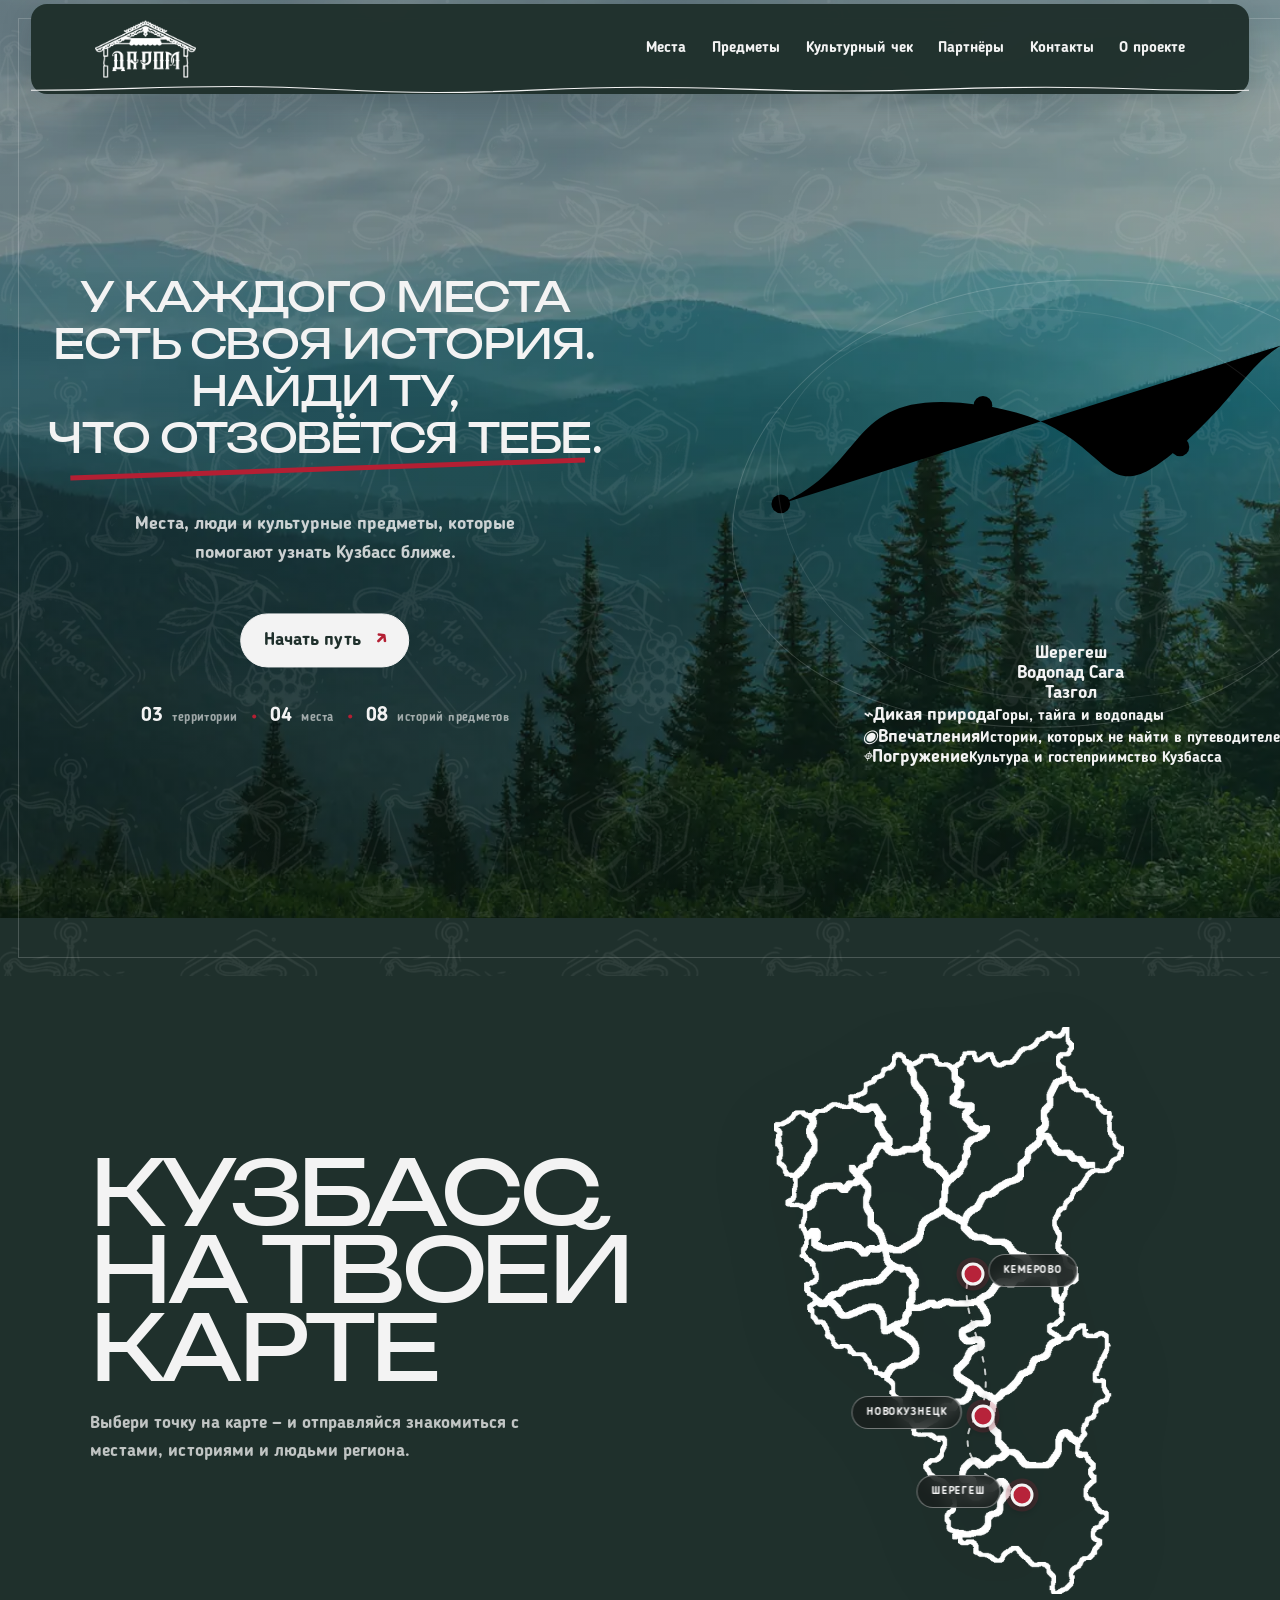
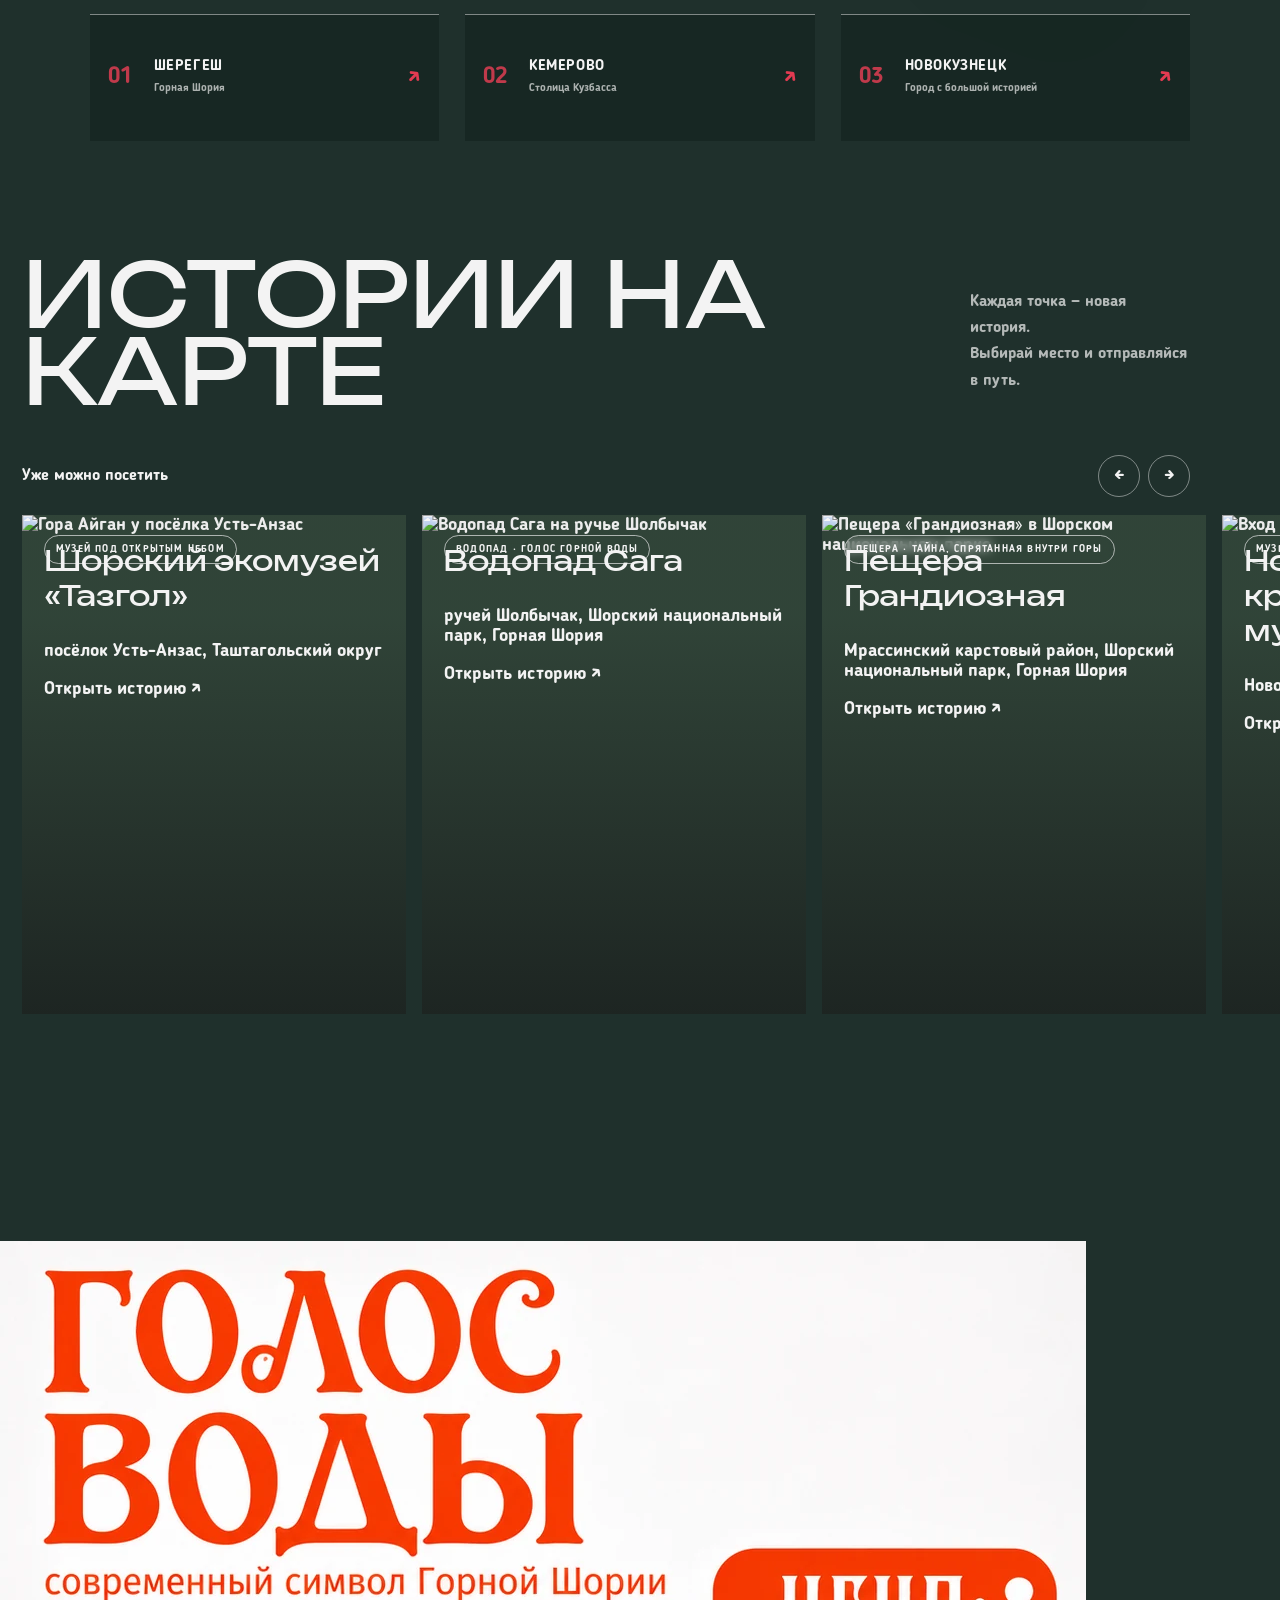
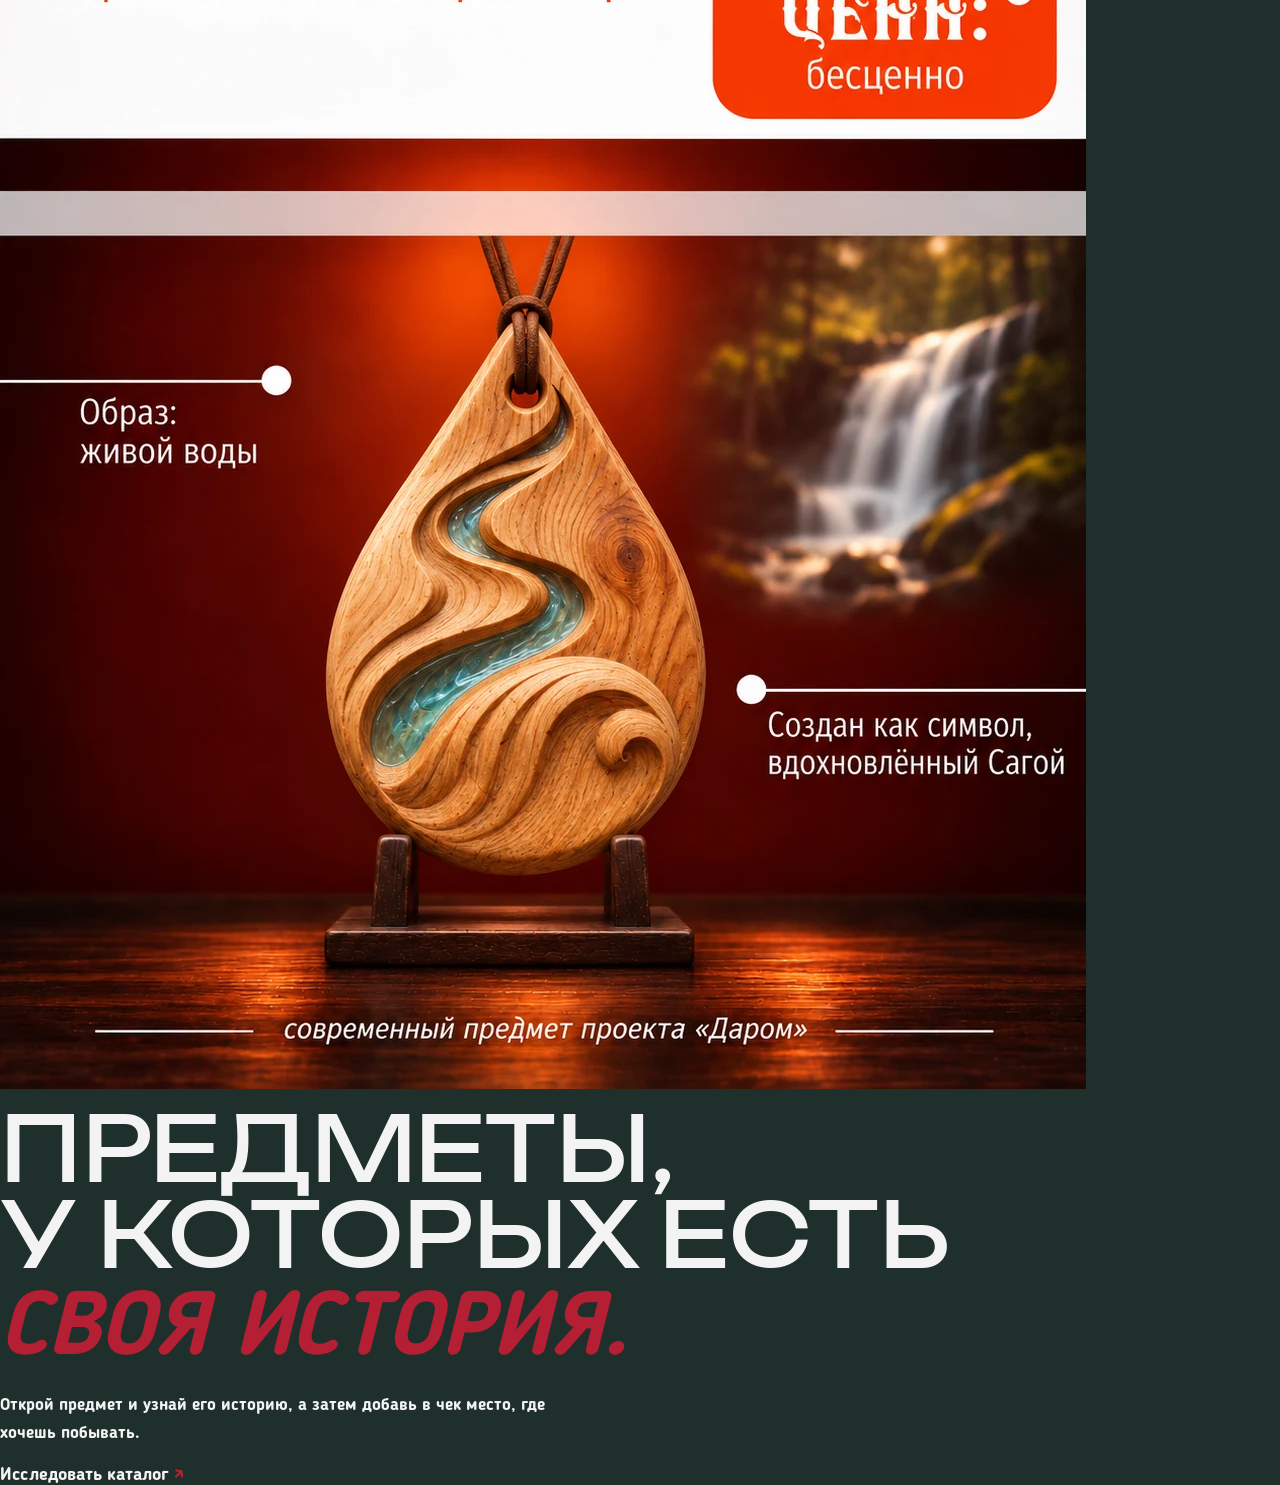
==== commit d49583ad: "Restyle all cultural object cards" ====
--- a/index.html
+++ b/index.html
@@ -6,7 +6,7 @@
   <meta name="theme-color" content="#1F302C">
   <title>Даром — культурные маршруты Кузбасса</title>
   <meta name="description" content="Открывай места и истории Кузбасса, знакомься с культурными предметами и собирай свой культурный маршрут.">
-  <link rel="stylesheet" href="css/style.css?v=mobile-header-transparent-final-20261124">
+  <link rel="stylesheet" href="css/style.css?v=object-poster-cards-20261124">
 </head>
 <body class="home-page">
 <header class="header">
--- a/css/style.css
+++ b/css/style.css
@@ -1,3 +1,6 @@
+Warning: truncated output (original token count: 35152)
+Total output lines: 3275
+
 *{box-sizing:border-box}body{margin:0;font-family:Inter,Arial,sans-serif;color:#1f302c;background:#f3f3f3}a{text-decoration:none;color:inherit}.header{height:76px;padding:0 6vw;display:flex;align-items:center;justify-content:space-between;background:#fff;border-bottom:1px solid #cbd5ce;position:sticky;top:0;z-index:5}.logo{font-weight:800;font-size:20px}.logo span{display:inline-grid;place-items:center;width:36px;height:36px;border-radius:50%;background:#384a30;color:#1f302c;margin-right:8px}.header nav{display:flex;gap:26px;font-size:14px}.header nav a{padding:10px 0}.header nav a.active,.header nav a:hover{color:#384a30;border-bottom:2px solid #384a30}.hero{min-height:600px;padding:80px 8vw;display:grid;grid-template-columns:1fr 1fr;align-items:center;gap:50px;background:#e8eee9}.eyebrow{text-transform:uppercase;letter-spacing:2px;font-size:12px;font-weight:800;color:#384a30}.hero h1{font-size:clamp(48px,6vw,82px);line-height:.98;margin:18px 0 25px;letter-spacing:-3px}.hero h1 em{font-family:Georgia,serif;font-weight:400;color:#1f302c}.hero p{font-size:18px;line-height:1.7;max-width:620px}.button{display:inline-block;background:#1f302c;color:#fff;padding:15px 22px;border-radius:8px;font-weight:700;margin-top:20px}.hero-art{height:430px;position:relative}.circle{position:absolute;width:360px;height:360px;border-radius:50%;background:#384a30;right:10%;top:25px;opacity:.8}.object-card{position:absolute;background:#f3f3f3;width:230px;height:300px;right:23%;top:70px;display:grid;place-items:center;text-align:center;font-weight:900;font-size:25px;line-height:1.2;box-shadow:18px 20px 0 #1f302c;transform:rotate(5deg)}.pattern{position:absolute;width:90px;height:90px;border:10px solid #1f302c;transform:rotate(45deg)}.pattern-a{left:5%;top:70px}.pattern-b{right:2%;bottom:20px;border-color:#384a30}.section{padding:90px 8vw}.section h2,.page h1{font-size:clamp(34px,4vw,56px);letter-spacing:-1.5px;margin:10px 0 40px}.steps{display:grid;grid-template-columns:repeat(3,1fr);gap:18px}.steps article{background:#fff;padding:30px;border:1px solid #cbd5ce;border-radius:12px}.steps b{color:#384a30}.steps h3{font-size:24px}.steps p,.lead{line-height:1.7;color:#536157}.tint{background:#e8eee9}.category-grid{display:grid;grid-template-columns:repeat(2,1fr);gap:14px}.category-grid a{padding:25px;background:#fff;border-radius:10px;display:flex;justify-content:space-between;font-weight:700}.page{padding:70px 8vw;max-width:1300px;margin:auto}.narrow{max-width:900px}.filters{display:flex;gap:12px;margin:30px 0}.filters select{padding:13px;border:1px solid #cbd5ce;border-radius:7px;background:#fff}.cards{display:grid;grid-template-columns:repeat(3,1fr);gap:20px}.card{background:#fff;border:1px solid #cbd5ce;border-radius:12px;overflow:hidden}.card-art{height:190px;background:linear-gradient(135deg,#e8eee9,#384a30);display:grid;place-items:center;font-size:90px;font-family:Georgia;color:#1f302c}.card-body{padding:22px}.tag{font-size:11px;text-transform:uppercase;letter-spacing:1px;color:#384a30;font-weight:800}.card h2{font-size:24px;margin:10px 0}.card p{color:#536157;line-height:1.55}.card-actions{display:flex;align-items:center;justify-content:space-between;margin-top:20px;gap:10px}.card-actions button{border:0;background:#1f302c;color:#fff;padding:10px 12px;border-radius:6px;cursor:pointer}.card-actions a{font-weight:700;font-size:13px}.people-grid{display:grid;grid-template-columns:1fr 1fr;gap:24px}.people-card{background:#fff;border:1px solid #cbd5ce;padding:30px;border-radius:14px}.art{height:170px;display:grid;place-items:center;font-size:90px;font-family:Georgia;margin-bottom:20px}.shor{background:#e8eee9}.teleut{background:#e8eee9}.people-card p{line-height:1.7;color:#536157}.people-card a{font-weight:800;color:#384a30}.empty{background:#fff;padding:50px;text-align:center;border-radius:14px;border:1px solid #cbd5ce}.code-card{background:#1f302c;color:#fff;padding:45px;border-radius:18px;margin-bottom:25px}.code-card .eyebrow{color:#384a30}.mini-grid{display:grid;grid-template-columns:repeat(4,1fr);gap:12px;margin:30px 0}.mini-grid div{background:#1f302c;padding:20px;border-radius:10px;display:flex;flex-direction:column;gap:7px}.mini-grid span{font-family:Georgia;font-size:30px;color:#384a30}.mini-grid small{color:#cbd5ce}.stats{color:#cbd5ce}.page ul{line-height:2}.page h2{margin-top:45px}@media(max-width:800px){.header{height:auto;padding:15px 5vw;flex-direction:column;gap:12px}.header nav{flex-wrap:wrap;justify-content:center;gap:15px}.hero{grid-template-columns:1fr;padding:55px 6vw}.hero-art{height:330px}.circle{width:270px;height:270px}.object-card{right:22%;width:180px;height:240px}.steps,.cards,.people-grid{grid-template-columns:1fr}.category-grid{grid-template-columns:1fr}.mini-grid{grid-template-columns:1fr 1fr}.page{padding:50px 6vw}}
 /* Cultural shop and friend gift receipt */
 .hero{background:#e8eee9;position:relative;overflow:hidden}
@@ -1420,377 +1423,7 @@
 .stop-card-top,.stop-card-copy{position:absolute;z-index:1;left:22px;right:22px}
 .stop-card-top{top:20px;display:flex;justify-content:space-between;align-items:center;font-size:10px;text-transform:uppercase;letter-spacing:.12em}
 .stop-card-top span:first-child{padding:8px 11px;border:1px solid rgba(243,243,243,.65);border-radius:30px;backdrop-filter:blur(6px)}
-.stop-card-top b{font:400 22px var(--display);color:var(--paper)}
-.stop-card-copy{bottom:24px}
-.stop-card-copy h3{font:400 clamp(29px,3vw,40px)/.97 var(--display);text-transform:uppercase;margin:0 0 8px}
-.stop-card-copy p{margin:0;color:rgba(243,243,243,.78);font-size:13px;line-height:1.5}
-.stop-card-copy span{display:inline-block;margin-top:15px;color:var(--paper);font-size:12px;border-bottom:1px solid rgba(243,243,243,.7);padding-bottom:3px}
-.stops-progress{height:1px;max-width:1280px;margin-top:12px;background:rgba(243,243,243,.25);margin-right:clamp(22px,7vw,120px)}
-.stops-progress span{display:block;width:25%;height:2px;background:var(--upsdell);transition:width .3s}
-.home-culture-section{position:relative;display:grid;grid-template-columns:1fr 1fr;max-width:1440px;margin:0 auto;min-height:670px;align-items:center;padding:clamp(60px,9vw,120px) clamp(22px,7vw,120px);gap:clamp(30px,7vw,100px);overflow:hidden}
-.culture-art-wrap{position:relative;min-height:480px;display:grid;place-items:center;background:var(--sage);overflow:hidden}
-.culture-art-wrap img{position:relative;z-index:1;width:78%;height:490px;object-fit:contain;mix-blend-mode:multiply;transition:transform .7s cubic-bezier(.2,.7,.2,1)}
-.culture-art-wrap:hover img{transform:translateY(-8px) rotate(-2deg)}
-.culture-orbit{position:absolute;border:1px solid rgba(56,74,48,.28);border-radius:50%;width:115%;height:72%;transform:rotate(-24deg)}
-.culture-orbit-two{width:125%;height:86%;transform:rotate(24deg)}
-.culture-caption{position:absolute;z-index:2;bottom:28px;left:28px;font:400 20px/.95 var(--display);color:var(--upsdell);transform:rotate(-7deg)}
-.culture-copy h2{color:var(--jungle);font-size:clamp(46px,6vw,78px)}
-.culture-copy h2 em{color:var(--upsdell);font-style:normal}
-.culture-copy>p:not(.eyebrow){max-width:490px}
-.culture-links{display:flex;flex-direction:column;align-items:flex-start;gap:13px;margin:30px 0}
-.culture-links a{font-size:14px;color:var(--jungle);border-bottom:1px solid rgba(56,74,48,.38);padding-bottom:7px}
-.culture-links b{color:var(--upsdell);margin-left:14px;font-size:18px}
-.culture-note{display:flex;align-items:flex-start;gap:14px;padding-top:20px;border-top:1px solid rgba(56,74,48,.22);max-width:450px}
-.culture-note span{color:var(--upsdell);font:400 24px var(--display)}
-.culture-note p{margin:0;color:#68746a;font-size:12px;line-height:1.55}
-.home-endnote{position:relative;display:flex;align-items:center;justify-content:space-between;gap:25px;padding:34px clamp(22px,7vw,120px);background:var(--upsdell);color:var(--paper);overflow:hidden}
-.home-endnote:after{content:"";position:absolute;width:280px;height:280px;border:1px solid rgba(243,243,243,.23);border-radius:50%;right:5%;top:-130px}
-.endnote-mark{font:400 48px var(--display);color:rgba(243,243,243,.5)}
-.home-endnote p{margin:0;font:400 clamp(18px,2.3vw,29px)/1.2 var(--display);text-transform:uppercase}
-.home-endnote p strong{font-weight:400}
-.home-endnote a{position:relative;z-index:1;padding:12px 16px;border:1px solid rgba(243,243,243,.65);border-radius:30px;color:var(--paper);font-size:12px;white-space:nowrap}
-.home-endnote a b{margin-left:10px;font-size:16px}
-.home-page .button,.home-page nav a,.path-tab,.stops-arrows button,.stop-card,.culture-links a{transition-timing-function:cubic-bezier(.2,.7,.2,1)}
-.home-page .reveal{opacity:0;transform:translateY(28px);transition:opacity .7s ease,transform .7s cubic-bezier(.2,.7,.2,1)}
-.home-page .reveal.is-visible{opacity:1;transform:translateY(0)}
-.home-page .reveal-delay{transition-delay:.12s}
-@media(max-width:950px){
- .home-hero{min-height:0;padding:0 28px}
- .home-hero-grid{grid-template-columns:1fr minmax(300px,.8fr);gap:8px}
- .home-hero h1{font-size:clamp(58px,8vw,90px)}
- .home-visual{min-height:480px}
- .path-explorer{grid-template-columns:1fr;gap:20px}
- .path-tabs{display:grid;grid-template-columns:repeat(3,1fr)}
- .path-tab{flex-direction:column;align-items:flex-start;gap:10px;padding:14px;font-size:14px;border-bottom:1px solid rgba(56,74,48,.22)}
- .path-feature{min-height:350px}
- .path-feature-photo{min-height:350px}
- .home-side-note{display:none}
- .home-culture-section{min-height:0}
- .culture-art-wrap{min-height:400px}
- .culture-art-wrap img{height:400px}
-}
-@media(max-width:650px){
- .header{padding:7px 14px;gap:7px}
- .logo img{height:48px}
- .header nav{gap:8px 13px;font-size:13px}
- .header nav a{padding:8px 0}
- .home-hero{padding:0 20px}
- .home-hero-top{padding:17px 0;font-size:8px;letter-spacing:.11em}
- .home-hero-top span:last-child{display:none}
- .home-hero-grid{display:flex;flex-direction:column;align-items:stretch;gap:0}
- .home-hero-copy{padding:34px 0 0}
- .home-hero h1{font-size:clamp(56px,15vw,88px);line-height:.82;margin:18px 0 21px}
- .home-hero-copy>p:not(.eyebrow){font-size:15px;max-width:340px}
- .home-hero-actions{gap:15px;margin:20px 0 22px}
- .home-hero .button{padding:13px 18px;font-size:14px}
- .home-quiet-link{font-size:12px}
- .home-facts{gap:9px;font-size:9px;flex-wrap:wrap;padding-bottom:4px}
- .home-facts b{font-size:17px}
- .home-visual{min-height:300px;margin:0 -15px}
- .home-visual-index{top:8%;left:8%;font-size:28px}
- .home-visual-note{right:7%;bottom:10%;padding:10px 13px;font-size:10px}
- .home-visual-coord{left:6%;bottom:11%;font-size:8px}
- .home-scroll-cue{display:none}
- .home-hero-edge{font-size:7px;letter-spacing:.07em;padding:13px 0 17px}
- .home-hero-edge span:nth-child(2){display:none}
- .home-section{padding:72px 22px}
- .home-section-heading{margin-bottom:28px}
- .home-section h2,.stops-head h2,.culture-copy h2{font-size:54px}
- .path-tabs{grid-template-columns:repeat(3,1fr)}
- .path-tab{padding:11px 8px;font-size:11px;letter-spacing:-.02em}
- .path-tab span{font-size:18px}
- .path-feature{grid-template-columns:1fr;min-height:0}
- .path-feature-photo{min-height:250px;height:250px}
- .path-feature-copy{padding:24px}
- .path-feature-copy h3{font-size:42px}
- .path-feature-foot{align-items:flex-start;flex-direction:column}
- .home-stops-section{padding-right:0}
- .stops-head{align-items:flex-start;flex-direction:column;margin-bottom:28px;padding-right:22px}
- .stops-head>p{margin:0;font-size:13px}
- .stops-toolbar{padding-right:22px}
- .stop-card{flex-basis:78vw;height:410px}
- .stops-track{padding-right:22px}
- .stops-progress{margin-right:22px}
- .home-culture-section{grid-template-columns:1fr;padding:56px 22px;gap:32px}
- .culture-art-wrap{min-height:340px}
- .culture-art-wrap img{height:330px;width:84%}
- .culture-caption{bottom:18px;left:18px;font-size:16px}
- .home-endnote{align-items:flex-start;flex-wrap:wrap;padding:25px 22px;gap:14px}
- .endnote-mark{font-size:36px}
- .home-endnote p{flex:1 1 calc(100% - 55px);font-size:18px}
- .home-endnote a{margin-left:50px}
-}
-@media(prefers-reduced-motion:reduce){
- .home-page .reveal,.home-page .reveal.is-visible{opacity:1;transform:none;transition:none}
-}
-
-
-/* Misty forest photo backdrop and translucent surfaces */
-html{background:#1f302c}
-body{position:relative;isolation:isolate;background:transparent!important;background-image:none!important}
-body::before{content:"";position:fixed;z-index:-1;inset:-18px;pointer-events:none;background:linear-gradient(180deg,rgba(25,30,29,.34),rgba(25,30,29,.48)),url("../assets/darom-forest-background.webp") center center/cover no-repeat;filter:blur(8px);transform:scale(1.035)}
-.header{background:rgba(25,30,29,.76)!important;backdrop-filter:blur(12px)}
-.hero,.page,.section,.steps article,.category-grid a,.card,.people-card,.empty,.share-invitation,.receipt-tools,.receipt,.item-art,.object-card{background-color:rgba(243,243,243,.82)!important;backdrop-filter:blur(5px)}
-.home-page{background:transparent!important}
-.home-hero{background:rgba(31,48,44,.62)!important;backdrop-filter:blur(3px)}
-.home-hero:before{display:none!important;background:none!important;mask:none!important;-webkit-mask:none!important}
-.home-path-section,.home-culture-section{background:rgba(243,243,243,.78);backdrop-filter:blur(5px)}
-.home-stops-section{background:rgba(31,48,44,.74)!important;backdrop-filter:blur(4px)}
-@media(max-width:650px){.header{background:rgba(25,30,29,.84)!important}.home-hero{background:rgba(31,48,44,.72)!important}}
-
-
-/* Darom panoramic hero inspired by the travel reference */
-.home-page .header{
- position:sticky;top:12px;width:95.2%;height:64px;margin:12px 2.4vw -76px;padding:0 clamp(16px,3vw,42px);
- border:1px solid rgba(243,243,243,.32);border-radius:16px;background:rgba(25,30,29,.48)!important;
- backdrop-filter:blur(16px);box-shadow:0 12px 35px rgba(25,30,29,.12);z-index:20
-}
-.home-page .header::after{display:none}
-.home-hero{
- position:relative;width:97.2%;height:min(920px,100svh);min-height:700px;margin:0 auto 28px;padding:76px clamp(16px,3vw,48px) 18px;
- border:1px solid rgba(243,243,243,.35);border-radius:22px;overflow:hidden;
- background-color:var(--jungle)!important;
- background-image:linear-gradient(90deg,rgba(25,30,29,.78) 0%,rgba(25,30,29,.42) 43%,rgba(25,30,29,.08) 100%),linear-gradient(180deg,rgba(25,30,29,.16) 0%,rgba(25,30,29,.05) 48%,rgba(25,30,29,.50) 100%),url("../assets/darom-forest-background.webp")!important;
- background-size:cover!important;background-position:center 55%!important;
- display:flex;flex-direction:column;justify-content:space-between;isolation:isolate
-}
-.home-hero:before{display:none!important;background:none!important;mask:none!important;-webkit-mask:none!important}
-.home-hero:after{inset:12px;border:1px solid rgba(243,243,243,.25);border-radius:15px}
-.home-hero-top,.home-hero-edge{flex:0 0 auto}
-.home-hero-top{padding:18px 10px 10px}
-.home-hero-grid{
- position:relative;z-index:1;width:100%;max-width:1450px;margin:auto;display:grid;
- grid-template-columns:minmax(360px,.75fr) minmax(0,1.25fr);gap:clamp(18px,3vw,48px);align-items:center
-}
-.home-hero-copy{
- position:relative;max-width:590px;margin:12px 0 20px;padding:clamp(28px,4vw,52px);
- border:1px solid rgba(243,243,243,.30);border-radius:18px;background:rgba(25,30,29,.55);
- backdrop-filter:blur(14px);box-shadow:0 20px 60px rgba(25,30,29,.18)
-}
-.home-hero-copy .eyebrow{color:rgba(243,243,243,.72)}
-.home-hero h1{font-size:clamp(52px,6.2vw,94px);line-height:.84;margin:22px 0 24px}
-.home-hero h1 em:after{bottom:-6px;border-width:4px}
-.home-hero-copy>p:not(.eyebrow){font-size:16px;line-height:1.55;max-width:410px}
-.home-hero-actions{margin:23px 0 28px;gap:18px}
-.home-hero .button{padding:13px 19px}
-.home-facts{gap:10px;font-size:10px;flex-wrap:wrap}
-.home-facts b{font-size:18px}
-.home-visual{
- position:relative;min-height:clamp(430px,55vh,620px);height:100%;display:flex;align-items:flex-end;justify-content:flex-end;
- padding:24px 16px 30px
-}
-.home-visual:before,.home-visual:after{content:none}
-.home-visual-index{top:9%;left:5%;font:400 clamp(30px,4vw,58px)/.82 var(--display);color:var(--paper)}
-.home-visual-index small{display:block;margin-top:9px;color:rgba(243,243,243,.8);font:600 10px var(--reading);letter-spacing:.18em}
-.home-visual img{display:none!important}
-.home-route-map{position:absolute;inset:13% 3% 22%;width:94%;height:65%;overflow:visible;filter:drop-shadow(0 3px 5px rgba(25,30,29,.35))}
-.home-route-map path{fill:none;stroke:rgba(243,243,243,.82);stroke-width:2.2;stroke-dasharray:5 10;stroke-linecap:round}
-.home-route-map circle{fill:var(--upsdell);stroke:var(--paper);stroke-width:3}
-.route-label{position:absolute;padding:8px 12px;border-radius:20px;background:rgba(25,30,29,.58);border:1px solid rgba(243,243,243,.48);backdrop-filter:blur(8px);color:var(--paper);font-size:10px;letter-spacing:.08em;text-transform:uppercase}
-.route-label-one{top:29%;right:13%}.route-label-two{top:52%;left:16%}.route-label-three{bottom:49%;right:19%}
-.home-visual-note{right:4%;bottom:22%;padding:11px 15px;background:rgba(243,243,243,.88);box-shadow:0 8px 28px rgba(25,30,29,.15)}
-.home-visual-coord{left:5%;bottom:24%;color:rgba(243,243,243,.8)}
-.home-visual-tags{position:relative;z-index:3;display:grid;grid-template-columns:repeat(3,minmax(0,1fr));width:min(100%,710px);margin-left:auto;gap:10px}
-.home-visual-tags > div{min-height:72px;display:grid;grid-template-columns:28px 1fr;align-content:center;gap:4px 10px;padding:10px 12px;color:var(--paper);border-top:1px solid rgba(243,243,243,.55);background:rgba(25,30,29,.30);backdrop-filter:blur(7px)}
-.home-visual-tags i{grid-row:span 2;align-self:center;color:var(--paper);font:400 22px var(--display);font-style:normal}
-.home-visual-tags b{font:600 10px var(--reading);text-transform:uppercase;letter-spacing:.08em}
-.home-visual-tags small{font:400 9px/1.35 var(--reading);color:rgba(243,243,243,.74)}
-.home-hero-edge{padding:12px 10px 8px}
-@media(max-width:900px){
- .home-page .header{width:96%;margin-left:2%;margin-right:2%}
- .home-hero{width:98%;min-height:760px;padding:78px 22px 18px}
- .home-hero-grid{grid-template-columns:minmax(320px,.92fr) minmax(0,1.08fr);gap:8px}
- .home-hero-copy{padding:26px}
- .home-hero h1{font-size:clamp(48px,7vw,68px)}
- .home-visual{min-height:390px}
- .home-visual-tags{grid-template-columns:1fr;max-width:230px}
- .home-visual-tags > div{min-height:52px}
- .home-route-map{inset:14% 0 30%;width:100%;height:55%}
-}
-@media(max-width:650px){
- .home-page .header{top:8px;height:auto;min-height:60px;width:calc(100% - 20px);margin:8px 10px -68px;padding:9px 14px;border-radius:14px}
- .home-page .header nav{gap:7px 12px;font-size:11px}
- .home-page .header .logo img{height:42px}
- .home-hero{width:calc(100% - 16px);height:auto;min-height:0;margin:0 8px 20px;padding:72px 16px 14px;border-radius:18px;background-position:58% center!important}
- .home-hero-top{padding:11px 4px;font-size:8px;letter-spacing:.10em}
- .home-hero-top span:last-child{display:none}
- .home-hero-grid{display:flex;flex-direction:column;align-items:stretch;gap:4px}
- .home-hero-copy{max-width:none;margin:20px 0 0;padding:24px 21px;border-radius:15px}
- .home-hero h1{font-size:clamp(48px,13vw,72px);line-height:.84;margin:17px 0 21px}
- .home-hero-copy>p:not(.eyebrow){font-size:14px}
- .home-hero-actions{margin:18px 0 22px}
- .home-facts{font-size:9px;gap:7px}
- .home-facts b{font-size:16px}
- .home-visual{min-height:300px;padding:12px 4px 15px}
- .home-visual-index{top:3%;left:3%;font-size:28px}
- .home-visual-index small{font-size:8px}
- .home-route-map{inset:16% 0 25%;height:58%}
- .route-label{font-size:8px;padding:6px 9px}
- .route-label-one{top:26%;right:13%}.route-label-two{top:50%;left:3%}.route-label-three{bottom:48%;right:19%}
- .home-visual-note{right:1%;bottom:24%;padding:9px 11px;font-size:10px}
- .home-visual-coord{left:2%;bottom:25%;font-size:8px}
- .home-visual-tags{width:100%;grid-template-columns:repeat(3,minmax(0,1fr));max-width:none;gap:5px}
- .home-visual-tags > div{grid-template-columns:1fr;gap:4px;padding:8px 7px;min-height:64px}
- .home-visual-tags i{display:none}
- .home-visual-tags b{font-size:8px}
- .home-visual-tags small{font-size:7px}
- .home-hero-edge{font-size:7px;padding:10px 2px 7px}
- .home-hero-edge span:nth-child(2){display:none}
-}
-
-/* Refine the panoramic hero proportions */
-@media(min-width:901px){
- .home-hero-grid{grid-template-columns:minmax(0,1.08fr) minmax(0,.92fr)}
- .home-hero-copy{max-width:700px;padding:clamp(26px,3vw,42px)}
- .home-hero h1{font-size:clamp(44px,4.4vw,64px);line-height:.94;letter-spacing:0;overflow-wrap:normal}
-}
-@media(min-width:651px) and (max-width:900px){
- .home-hero-grid{grid-template-columns:minmax(0,1fr) minmax(0,1fr)}
- .home-hero-copy{padding:22px}
- .home-hero h1{font-size:clamp(42px,5.3vw,54px);line-height:.94;letter-spacing:0}
-}
-
-@media(min-width:901px){
- .home-hero-grid{grid-template-columns:minmax(0,1.2fr) minmax(0,.8fr)!important}
- .home-hero-copy{width:100%;max-width:none;padding:clamp(26px,3vw,40px)}
- .home-hero h1{font-size:clamp(42px,3.8vw,56px);line-height:.98;letter-spacing:0}
-}
-
-/* Quiet, single-layer panoramic homepage composition */
-.home-page .header{
- border:0!important;
- box-shadow:0 12px 35px rgba(25,30,29,.12);
-}
-.home-hero{
- border:0!important;
-}
-.home-hero::after{
- display:none!important;
- content:none!important;
-}
-.home-hero-copy{
- border:0!important;
- box-shadow:0 20px 60px rgba(25,30,29,.18);
- background:rgba(25,30,29,.62)!important;
-}
-.home-hero-top,
-.home-scroll-cue,
-.home-visual-note{
- display:none!important;
-}
-.home-hero-grid{margin-block:auto}
-@media(min-width:901px){
- .home-hero-grid{grid-template-columns:minmax(0,1.2fr) minmax(0,.8fr)!important}
- .home-hero-copy{width:100%;max-width:none;padding:clamp(28px,3.4vw,48px)}
- .home-hero h1{font-size:clamp(38px,3.2vw,50px);line-height:1.02;letter-spacing:0;margin:18px 0 22px}
- .home-visual{min-height:clamp(430px,52vh,590px)}
-}
-@media(min-width:651px) and (max-width:900px){
- .home-hero{min-height:700px}
- .home-hero-grid{grid-template-columns:minmax(0,1.05fr) minmax(0,.95fr)!important}
- .home-hero-copy{padding:26px}
- .home-hero h1{font-size:clamp(38px,4.5vw,48px);line-height:1.02;letter-spacing:0}
-}
-@media(max-width:650px){
- .home-hero{border-radius:18px}
- .home-hero-copy{padding:24px 21px}
- .home-hero h1{font-size:clamp(42px,11vw,58px);line-height:.95}
-}
-
-/* Consistent frosted-glass surfaces over the blurred forest background */
-:root{
- --glass-light:rgba(243,243,243,.56);
- --glass-light-soft:rgba(243,243,243,.42);
- --glass-stroke:rgba(243,243,243,.48);
-}
-body{background:transparent!important}
-.page,.hero,.section{
- background-color:var(--glass-light-soft)!important;
- backdrop-filter:blur(16px) saturate(118%);
- -webkit-backdrop-filter:blur(16px) saturate(118%);
- border-color:var(--glass-stroke)!important;
-}
-.steps article,.category-grid a,.card,.people-card,.empty,
-.share-invitation,.receipt-tools,.receipt,.item-art,.object-card,
-.path-feature,.stop-card,.filters select,
-input,textarea,select{
- background-color:var(--glass-light)!important;
- backdrop-filter:blur(14px) saturate(118%);
- -webkit-backdrop-filter:blur(14px) saturate(118%);
- border-color:var(--glass-stroke)!important;
-}
-.tint,.shor,.teleut,.home-path-section,.home-culture-section{
- background-color:var(--glass-light-soft)!important;
- backdrop-filter:blur(16px) saturate(118%);
- -webkit-backdrop-filter:blur(16px) saturate(118%);
-}
-.home-stops-section{
- background-color:rgba(31,48,44,.50)!important;
- backdrop-filter:blur(14px) saturate(118%);
- -webkit-backdrop-filter:blur(14px) saturate(118%);
-}
-.home-hero-copy{background:rgba(25,30,29,.50)!important}
-@media(max-width:650px){
- .page,.hero,.section{background-color:rgba(243,243,243,.52)!important}
- .steps article,.category-grid a,.card,.people-card,.empty,
- .share-invitation,.receipt-tools,.receipt,.item-art,.object-card,
- .path-feature,.stop-card,.filters select,input,textarea,select{
-  background-color:rgba(243,243,243,.64)!important
- }
-}
-/* Extend glass treatment to editorial and place-specific panels */
-.region-card,.place-card,.place-panel,.place-hero,.place-tour-pricing,
-.place-object,.items-note,.card-art.has-image,.item-art.has-image,
-.place-object-image,.place-season-filter select,
-body.receipt-page .receipt,body.receipt-page .share-invitation,
-body.receipt-page .empty{
- background-color:rgba(243,243,243,.58)!important;
- backdrop-filter:blur(14px) saturate(118%);
- -webkit-backdrop-filter:blur(14px) saturate(118%);
- border-color:rgba(243,243,243,.48)!important;
-}
-.region-card,.place-card,.place-panel{color:var(--editorial-ink,#1f302c)}
-@media(max-width:650px){
- .region-card,.place-card,.place-panel,.place-hero,.place-tour-pricing,
- .place-object,.items-note,.card-art.has-image,.item-art.has-image,
- .place-object-image,.place-season-filter select,
- body.receipt-page .receipt,body.receipt-page .share-invitation,
- body.receipt-page .empty{background-color:rgba(243,243,243,.66)!important}
-}
-/* Keep the forest backdrop visible on every page, including the cultural receipt */
-body.receipt-page{background:transparent!important;background-image:none!important}
-.code-card,.mini-grid div{
- background:rgba(31,48,44,.70)!important;
- backdrop-filter:blur(14px) saturate(118%);
- -webkit-backdrop-filter:blur(14px) saturate(118%);
-}
-/* Full-bleed home canvas: remove the side gutters */
-.home-page .header{
- width:100%;
- margin-left:0;
- margin-right:0;
- border-radius:0;
-}
-.home-page .home-hero{
- width:100%;
- margin-left:0;
- margin-right:0;
- border-radius:0;
-}
-@media(max-width:900px){
- .home-page .header{width:100%;margin-left:0;margin-right:0}
- .home-page .home-hero{width:100%;margin-left:0;margin-right:0}
-}
-@media(max-width:650px){
- .home-page .header{width:100%;margin:8px 0 -68px;border-radius:0}
- .home-page .home-hero{width:100%;margin:0 0 20px;border-radius:0}
-}
-/* Soft lower corners on the full-width home header */
-.home-page .header{border-radius:0 0 18px 18px}
-@media(max-width:650px){
- .home-page .header{border-radius:0 0 14px 14px}
-}
-
+.stop-…5152 tokens truncated…
 
 /* Give the panoramic header a little breathing room at the sides */
 .home-page .header{
@@ -3094,6 +2727,148 @@
   body>.header .mobile-menu-toggle span{transition:none!important}
 }
 
+
+/* Collectible object cards inspired by the Chimek keepsake layout */
+.culture-object-card{
+  --object-poster-accent:#5d817b;
+  container-type:inline-size;
+  display:flex;
+  flex-direction:column;
+  min-width:0;
+  overflow:visible;
+  color:#17211f;
+  background:transparent!important;
+  border:0!important;
+  border-radius:0!important;
+  box-shadow:none!important;
+  transform:none!important
+}
+.culture-object-poster-top,
+.culture-object-poster-bottom{
+  position:relative;
+  z-index:1;
+  background:#fff;
+  color:#17211f
+}
+.culture-object-poster-top{padding:clamp(12px,3cqi,22px) clamp(14px,4cqi,28px) clamp(12px,3cqi,22px)}
+.culture-object-title{
+  min-height:1.05em;
+  margin:0 0 clamp(8px,2cqi,16px);
+  color:var(--object-poster-accent)!important;
+  font-family:Inter,Arial,sans-serif!important;
+  font-size:clamp(34px,14cqi,82px)!important;
+  font-weight:750!important;
+  line-height:.92!important;
+  letter-spacing:-.065em!important;
+  text-align:center;
+  text-transform:uppercase;
+  text-shadow:none!important;
+  text-wrap:balance;
+  overflow-wrap:anywhere
+}
+.culture-object-title a{color:inherit!important;text-decoration:none!important}
+.culture-object-card.is-long-title .culture-object-title{font-size:clamp(24px,8.2cqi,50px)!important;line-height:.98!important}
+.culture-object-photo{
+  width:76%;
+  aspect-ratio:.92;
+  max-height:360px;
+  margin:0 auto;
+  overflow:hidden;
+  border:1px solid #17211f;
+  background:#173d37
+}
+.culture-object-photo>a{display:block;width:100%;height:100%}
+.culture-object-photo img{
+  display:block;
+  width:100%;
+  height:100%;
+  object-fit:cover;
+  object-position:50% 59%;
+  transform:scale(1.2)
+}
+.culture-object-placeholder{display:grid;width:100%;height:100%;place-items:center;color:#f3f3f3;font-size:clamp(70px,18cqi,130px)}
+.culture-object-perforation{
+  position:relative;
+  z-index:2;
+  height:clamp(44px,10cqi,68px);
+  flex:none;
+  background:#fff
+}
+.culture-object-perforation>span{
+  position:absolute;
+  top:50%;left:8%;right:8%;
+  border-top:3px dashed #111;
+  transform:translateY(-50%)
+}
+.culture-object-perforation>i,
+.culture-object-perforation>b{
+  position:absolute;
+  top:50%;
+  width:clamp(44px,11cqi,72px);
+  aspect-ratio:1;
+  border-radius:50%;
+  background:radial-gradient(circle at 38% 38%,#214b44,#102b26 72%);
+  transform:translateY(-50%);
+  pointer-events:none
+}
+.culture-object-perforation>i{left:0;translate:-50% 0}
+.culture-object-perforation>b{right:0;translate:50% 0}
+.culture-object-poster-bottom{padding:clamp(13px,3.6cqi,24px) clamp(14px,4cqi,28px) clamp(16px,4cqi,28px)}
+.culture-object-facts{
+  min-height:clamp(94px,28cqi,148px);
+  display:flex;
+  flex-direction:column;
+  justify-content:center;
+  gap:clamp(8px,2cqi,15px);
+  padding:clamp(10px,2.8cqi,20px) clamp(8px,2cqi,14px);
+  border:1px solid #222
+}
+.culture-object-fact{
+  margin:0;
+  color:#17211f;
+  font-size:clamp(14px,4.1cqi,25px);
+  line-height:1.32;
+  overflow-wrap:anywhere
+}
+.culture-object-fact strong{
+  color:var(--object-poster-accent);
+  font-size:.95em;
+  font-weight:800;
+  text-transform:uppercase
+}
+.culture-object-fact span{color:#17211f}
+.culture-object-story-link{
+  display:inline-flex;
+  align-items:center;
+  gap:8px;
+  margin:clamp(12px,3cqi,20px) 2px 0;
+  color:#b91e37!important;
+  font-size:clamp(13px,3.5cqi,17px);
+  font-weight:800;
+  text-decoration:underline!important;
+  text-decoration-color:#b91e37!important;
+  text-underline-offset:5px
+}
+.culture-object-story-link span{color:#b91e37}
+.culture-object-card.is-detail-card .culture-object-poster-top{padding-top:clamp(16px,3cqi,26px)}
+.item-detail{align-items:start}
+.item-detail>.culture-object-card{width:100%;max-width:540px;margin:0 auto}
+.item-detail>.item-copy{min-width:0}
+.item-detail .item-copy h2{margin-top:0}
+.place-object-list{grid-template-columns:repeat(auto-fit,minmax(min(100%,300px),1fr));align-items:start}
+.place-object-list>.culture-object-card{width:100%;max-width:440px;margin:0 auto}
+@media(max-width:800px){
+  .item-detail{grid-template-columns:1fr}
+  .item-detail>.culture-object-card{max-width:520px}
+  .culture-object-photo{max-height:420px}
+}
+@media(max-width:460px){
+  .culture-object-poster-top{padding:14px 16px 16px}
+  .culture-object-poster-bottom{padding:13px 16px 20px}
+  .culture-object-photo{width:78%}
+  .culture-object-fact{font-size:clamp(14px,4.3cqi,19px)}
+}
+
 /* Mobile: remove the gray glass bar behind the centered logo */
 @media(max-width:700px){
   body>.header{
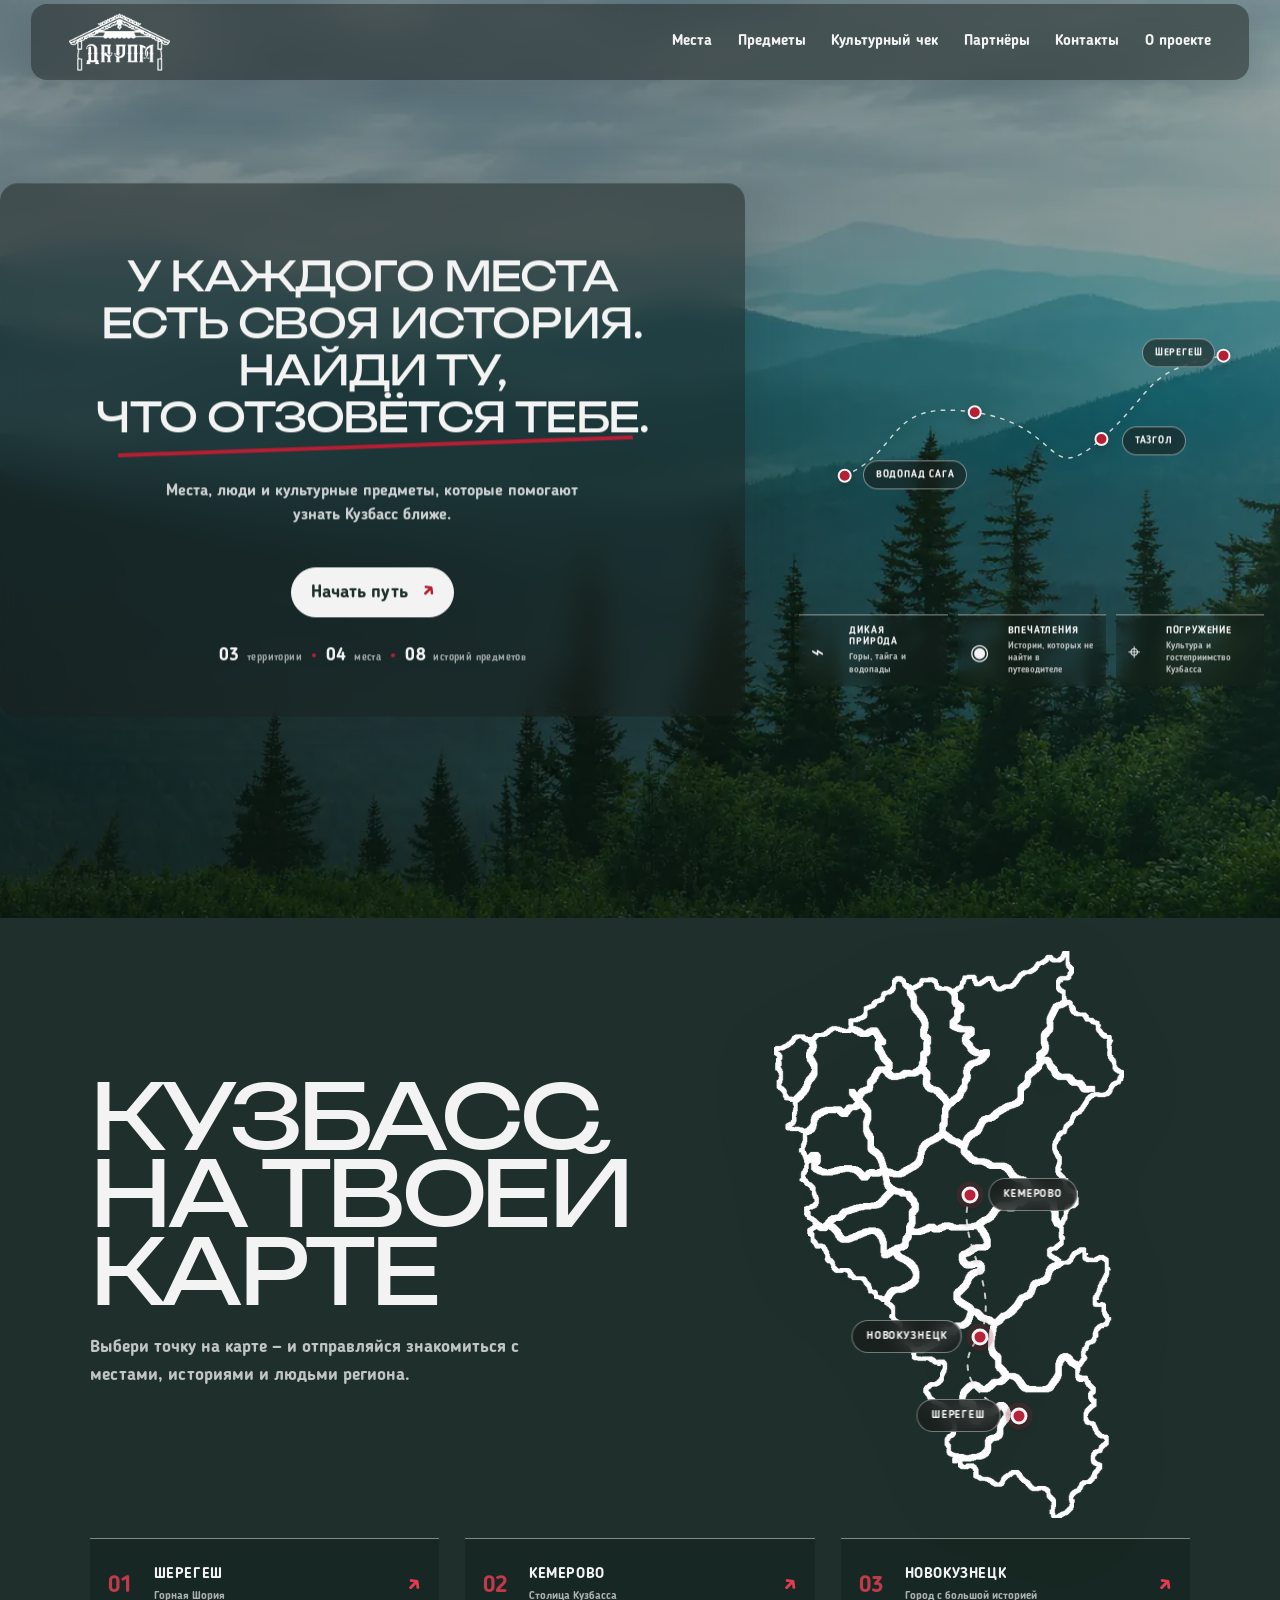
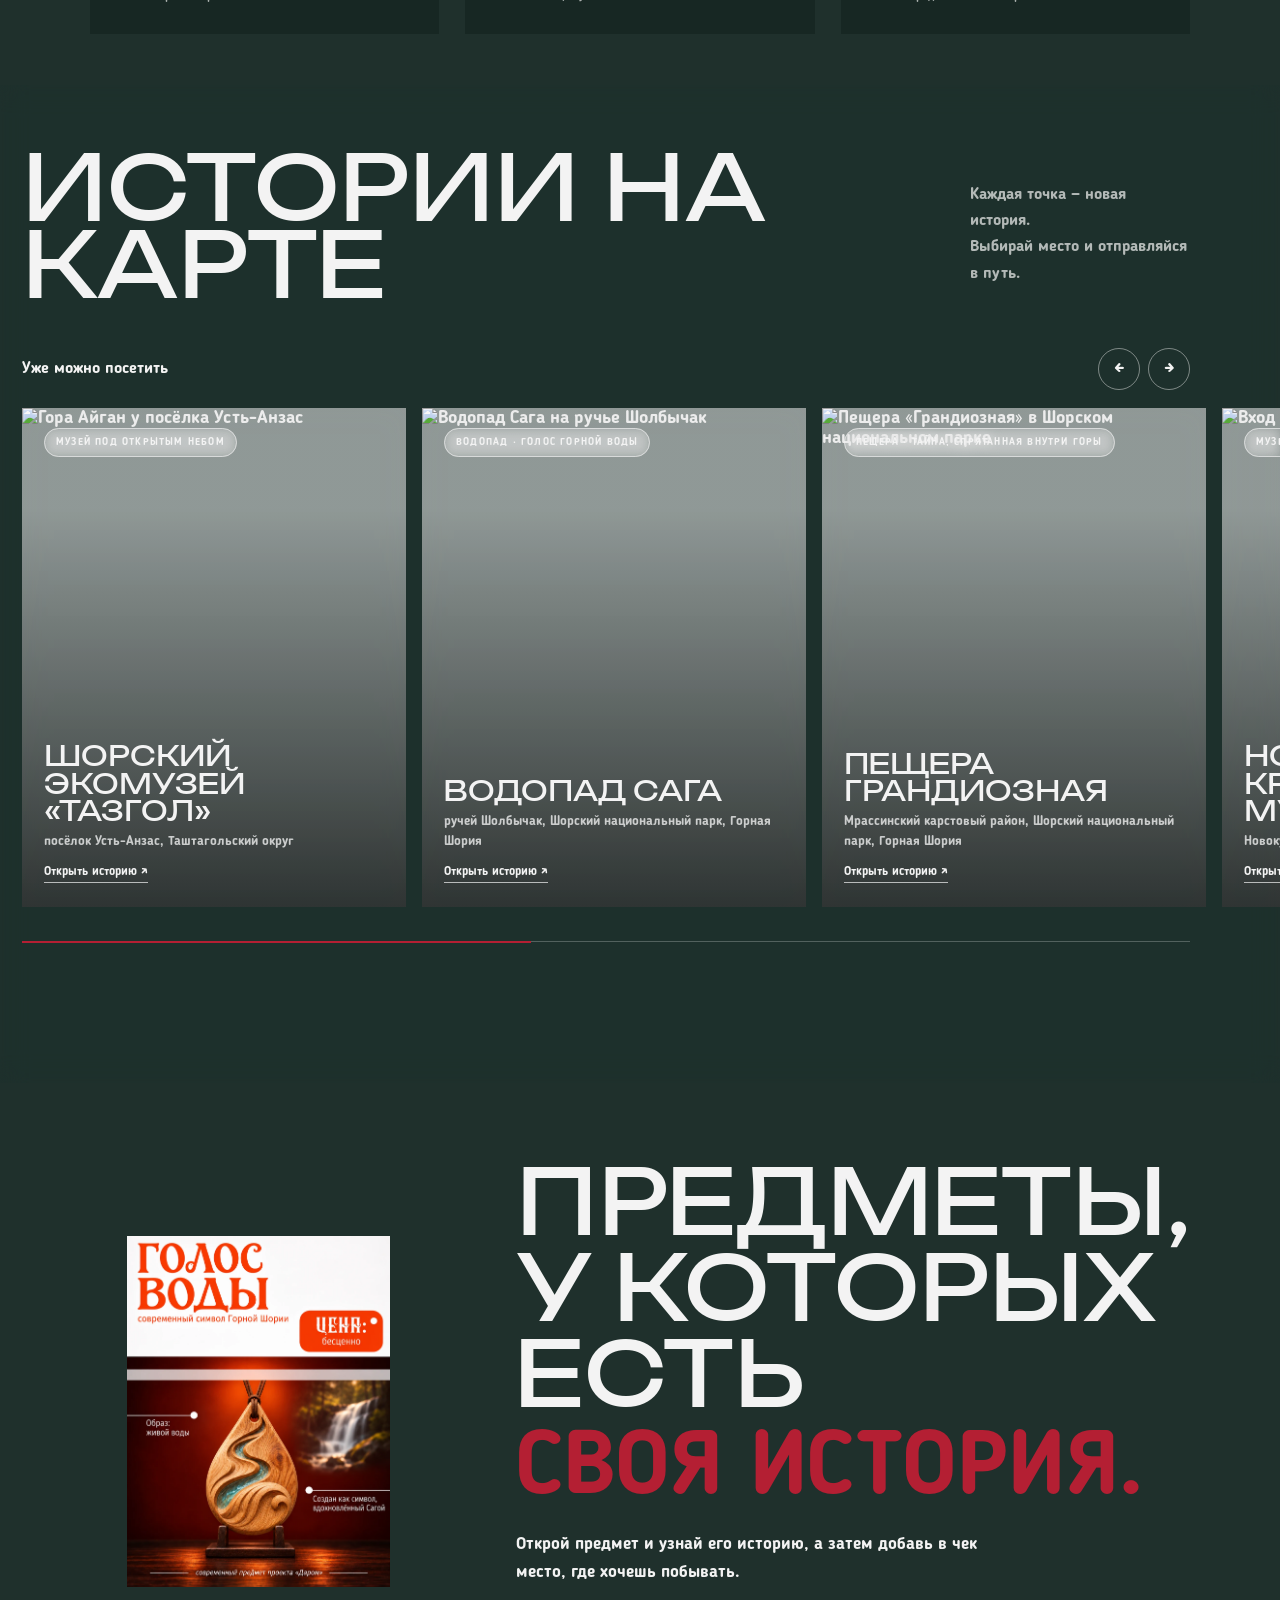
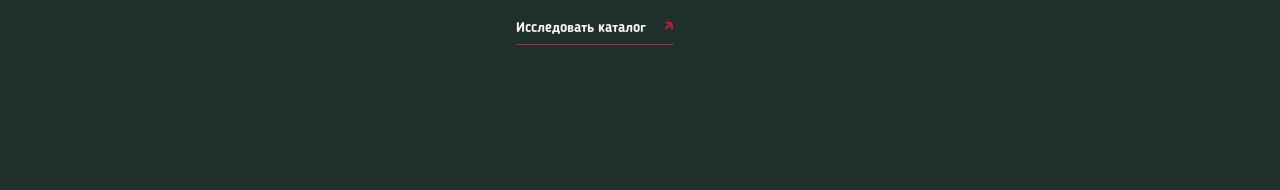
==== commit 85a56033: "Add files via upload" ====
--- a/index.html
+++ b/index.html
@@ -6,7 +6,7 @@
   <meta name="theme-color" content="#1F302C">
   <title>Даром — культурные маршруты Кузбасса</title>
   <meta name="description" content="Открывай места и истории Кузбасса, знакомься с культурными предметами и собирай свой культурный маршрут.">
-  <link rel="stylesheet" href="css/style.css?v=object-poster-cards-20261124">
+  <link rel="stylesheet" href="css/style.css?v=mobile-header-transparent-final-20261124">
 </head>
 <body class="home-page">
 <header class="header">
--- a/css/style.css
+++ b/css/style.css
@@ -1,6 +1,3 @@
-Warning: truncated output (original token count: 35152)
-Total output lines: 3275
-
 *{box-sizing:border-box}body{margin:0;font-family:Inter,Arial,sans-serif;color:#1f302c;background:#f3f3f3}a{text-decoration:none;color:inherit}.header{height:76px;padding:0 6vw;display:flex;align-items:center;justify-content:space-between;background:#fff;border-bottom:1px solid #cbd5ce;position:sticky;top:0;z-index:5}.logo{font-weight:800;font-size:20px}.logo span{display:inline-grid;place-items:center;width:36px;height:36px;border-radius:50%;background:#384a30;color:#1f302c;margin-right:8px}.header nav{display:flex;gap:26px;font-size:14px}.header nav a{padding:10px 0}.header nav a.active,.header nav a:hover{color:#384a30;border-bottom:2px solid #384a30}.hero{min-height:600px;padding:80px 8vw;display:grid;grid-template-columns:1fr 1fr;align-items:center;gap:50px;background:#e8eee9}.eyebrow{text-transform:uppercase;letter-spacing:2px;font-size:12px;font-weight:800;color:#384a30}.hero h1{font-size:clamp(48px,6vw,82px);line-height:.98;margin:18px 0 25px;letter-spacing:-3px}.hero h1 em{font-family:Georgia,serif;font-weight:400;color:#1f302c}.hero p{font-size:18px;line-height:1.7;max-width:620px}.button{display:inline-block;background:#1f302c;color:#fff;padding:15px 22px;border-radius:8px;font-weight:700;margin-top:20px}.hero-art{height:430px;position:relative}.circle{position:absolute;width:360px;height:360px;border-radius:50%;background:#384a30;right:10%;top:25px;opacity:.8}.object-card{position:absolute;background:#f3f3f3;width:230px;height:300px;right:23%;top:70px;display:grid;place-items:center;text-align:center;font-weight:900;font-size:25px;line-height:1.2;box-shadow:18px 20px 0 #1f302c;transform:rotate(5deg)}.pattern{position:absolute;width:90px;height:90px;border:10px solid #1f302c;transform:rotate(45deg)}.pattern-a{left:5%;top:70px}.pattern-b{right:2%;bottom:20px;border-color:#384a30}.section{padding:90px 8vw}.section h2,.page h1{font-size:clamp(34px,4vw,56px);letter-spacing:-1.5px;margin:10px 0 40px}.steps{display:grid;grid-template-columns:repeat(3,1fr);gap:18px}.steps article{background:#fff;padding:30px;border:1px solid #cbd5ce;border-radius:12px}.steps b{color:#384a30}.steps h3{font-size:24px}.steps p,.lead{line-height:1.7;color:#536157}.tint{background:#e8eee9}.category-grid{display:grid;grid-template-columns:repeat(2,1fr);gap:14px}.category-grid a{padding:25px;background:#fff;border-radius:10px;display:flex;justify-content:space-between;font-weight:700}.page{padding:70px 8vw;max-width:1300px;margin:auto}.narrow{max-width:900px}.filters{display:flex;gap:12px;margin:30px 0}.filters select{padding:13px;border:1px solid #cbd5ce;border-radius:7px;background:#fff}.cards{display:grid;grid-template-columns:repeat(3,1fr);gap:20px}.card{background:#fff;border:1px solid #cbd5ce;border-radius:12px;overflow:hidden}.card-art{height:190px;background:linear-gradient(135deg,#e8eee9,#384a30);display:grid;place-items:center;font-size:90px;font-family:Georgia;color:#1f302c}.card-body{padding:22px}.tag{font-size:11px;text-transform:uppercase;letter-spacing:1px;color:#384a30;font-weight:800}.card h2{font-size:24px;margin:10px 0}.card p{color:#536157;line-height:1.55}.card-actions{display:flex;align-items:center;justify-content:space-between;margin-top:20px;gap:10px}.card-actions button{border:0;background:#1f302c;color:#fff;padding:10px 12px;border-radius:6px;cursor:pointer}.card-actions a{font-weight:700;font-size:13px}.people-grid{display:grid;grid-template-columns:1fr 1fr;gap:24px}.people-card{background:#fff;border:1px solid #cbd5ce;padding:30px;border-radius:14px}.art{height:170px;display:grid;place-items:center;font-size:90px;font-family:Georgia;margin-bottom:20px}.shor{background:#e8eee9}.teleut{background:#e8eee9}.people-card p{line-height:1.7;color:#536157}.people-card a{font-weight:800;color:#384a30}.empty{background:#fff;padding:50px;text-align:center;border-radius:14px;border:1px solid #cbd5ce}.code-card{background:#1f302c;color:#fff;padding:45px;border-radius:18px;margin-bottom:25px}.code-card .eyebrow{color:#384a30}.mini-grid{display:grid;grid-template-columns:repeat(4,1fr);gap:12px;margin:30px 0}.mini-grid div{background:#1f302c;padding:20px;border-radius:10px;display:flex;flex-direction:column;gap:7px}.mini-grid span{font-family:Georgia;font-size:30px;color:#384a30}.mini-grid small{color:#cbd5ce}.stats{color:#cbd5ce}.page ul{line-height:2}.page h2{margin-top:45px}@media(max-width:800px){.header{height:auto;padding:15px 5vw;flex-direction:column;gap:12px}.header nav{flex-wrap:wrap;justify-content:center;gap:15px}.hero{grid-template-columns:1fr;padding:55px 6vw}.hero-art{height:330px}.circle{width:270px;height:270px}.object-card{right:22%;width:180px;height:240px}.steps,.cards,.people-grid{grid-template-columns:1fr}.category-grid{grid-template-columns:1fr}.mini-grid{grid-template-columns:1fr 1fr}.page{padding:50px 6vw}}
 /* Cultural shop and friend gift receipt */
 .hero{background:#e8eee9;position:relative;overflow:hidden}
@@ -1423,7 +1420,377 @@
 .stop-card-top,.stop-card-copy{position:absolute;z-index:1;left:22px;right:22px}
 .stop-card-top{top:20px;display:flex;justify-content:space-between;align-items:center;font-size:10px;text-transform:uppercase;letter-spacing:.12em}
 .stop-card-top span:first-child{padding:8px 11px;border:1px solid rgba(243,243,243,.65);border-radius:30px;backdrop-filter:blur(6px)}
-.stop-…5152 tokens truncated…
+.stop-card-top b{font:400 22px var(--display);color:var(--paper)}
+.stop-card-copy{bottom:24px}
+.stop-card-copy h3{font:400 clamp(29px,3vw,40px)/.97 var(--display);text-transform:uppercase;margin:0 0 8px}
+.stop-card-copy p{margin:0;color:rgba(243,243,243,.78);font-size:13px;line-height:1.5}
+.stop-card-copy span{display:inline-block;margin-top:15px;color:var(--paper);font-size:12px;border-bottom:1px solid rgba(243,243,243,.7);padding-bottom:3px}
+.stops-progress{height:1px;max-width:1280px;margin-top:12px;background:rgba(243,243,243,.25);margin-right:clamp(22px,7vw,120px)}
+.stops-progress span{display:block;width:25%;height:2px;background:var(--upsdell);transition:width .3s}
+.home-culture-section{position:relative;display:grid;grid-template-columns:1fr 1fr;max-width:1440px;margin:0 auto;min-height:670px;align-items:center;padding:clamp(60px,9vw,120px) clamp(22px,7vw,120px);gap:clamp(30px,7vw,100px);overflow:hidden}
+.culture-art-wrap{position:relative;min-height:480px;display:grid;place-items:center;background:var(--sage);overflow:hidden}
+.culture-art-wrap img{position:relative;z-index:1;width:78%;height:490px;object-fit:contain;mix-blend-mode:multiply;transition:transform .7s cubic-bezier(.2,.7,.2,1)}
+.culture-art-wrap:hover img{transform:translateY(-8px) rotate(-2deg)}
+.culture-orbit{position:absolute;border:1px solid rgba(56,74,48,.28);border-radius:50%;width:115%;height:72%;transform:rotate(-24deg)}
+.culture-orbit-two{width:125%;height:86%;transform:rotate(24deg)}
+.culture-caption{position:absolute;z-index:2;bottom:28px;left:28px;font:400 20px/.95 var(--display);color:var(--upsdell);transform:rotate(-7deg)}
+.culture-copy h2{color:var(--jungle);font-size:clamp(46px,6vw,78px)}
+.culture-copy h2 em{color:var(--upsdell);font-style:normal}
+.culture-copy>p:not(.eyebrow){max-width:490px}
+.culture-links{display:flex;flex-direction:column;align-items:flex-start;gap:13px;margin:30px 0}
+.culture-links a{font-size:14px;color:var(--jungle);border-bottom:1px solid rgba(56,74,48,.38);padding-bottom:7px}
+.culture-links b{color:var(--upsdell);margin-left:14px;font-size:18px}
+.culture-note{display:flex;align-items:flex-start;gap:14px;padding-top:20px;border-top:1px solid rgba(56,74,48,.22);max-width:450px}
+.culture-note span{color:var(--upsdell);font:400 24px var(--display)}
+.culture-note p{margin:0;color:#68746a;font-size:12px;line-height:1.55}
+.home-endnote{position:relative;display:flex;align-items:center;justify-content:space-between;gap:25px;padding:34px clamp(22px,7vw,120px);background:var(--upsdell);color:var(--paper);overflow:hidden}
+.home-endnote:after{content:"";position:absolute;width:280px;height:280px;border:1px solid rgba(243,243,243,.23);border-radius:50%;right:5%;top:-130px}
+.endnote-mark{font:400 48px var(--display);color:rgba(243,243,243,.5)}
+.home-endnote p{margin:0;font:400 clamp(18px,2.3vw,29px)/1.2 var(--display);text-transform:uppercase}
+.home-endnote p strong{font-weight:400}
+.home-endnote a{position:relative;z-index:1;padding:12px 16px;border:1px solid rgba(243,243,243,.65);border-radius:30px;color:var(--paper);font-size:12px;white-space:nowrap}
+.home-endnote a b{margin-left:10px;font-size:16px}
+.home-page .button,.home-page nav a,.path-tab,.stops-arrows button,.stop-card,.culture-links a{transition-timing-function:cubic-bezier(.2,.7,.2,1)}
+.home-page .reveal{opacity:0;transform:translateY(28px);transition:opacity .7s ease,transform .7s cubic-bezier(.2,.7,.2,1)}
+.home-page .reveal.is-visible{opacity:1;transform:translateY(0)}
+.home-page .reveal-delay{transition-delay:.12s}
+@media(max-width:950px){
+ .home-hero{min-height:0;padding:0 28px}
+ .home-hero-grid{grid-template-columns:1fr minmax(300px,.8fr);gap:8px}
+ .home-hero h1{font-size:clamp(58px,8vw,90px)}
+ .home-visual{min-height:480px}
+ .path-explorer{grid-template-columns:1fr;gap:20px}
+ .path-tabs{display:grid;grid-template-columns:repeat(3,1fr)}
+ .path-tab{flex-direction:column;align-items:flex-start;gap:10px;padding:14px;font-size:14px;border-bottom:1px solid rgba(56,74,48,.22)}
+ .path-feature{min-height:350px}
+ .path-feature-photo{min-height:350px}
+ .home-side-note{display:none}
+ .home-culture-section{min-height:0}
+ .culture-art-wrap{min-height:400px}
+ .culture-art-wrap img{height:400px}
+}
+@media(max-width:650px){
+ .header{padding:7px 14px;gap:7px}
+ .logo img{height:48px}
+ .header nav{gap:8px 13px;font-size:13px}
+ .header nav a{padding:8px 0}
+ .home-hero{padding:0 20px}
+ .home-hero-top{padding:17px 0;font-size:8px;letter-spacing:.11em}
+ .home-hero-top span:last-child{display:none}
+ .home-hero-grid{display:flex;flex-direction:column;align-items:stretch;gap:0}
+ .home-hero-copy{padding:34px 0 0}
+ .home-hero h1{font-size:clamp(56px,15vw,88px);line-height:.82;margin:18px 0 21px}
+ .home-hero-copy>p:not(.eyebrow){font-size:15px;max-width:340px}
+ .home-hero-actions{gap:15px;margin:20px 0 22px}
+ .home-hero .button{padding:13px 18px;font-size:14px}
+ .home-quiet-link{font-size:12px}
+ .home-facts{gap:9px;font-size:9px;flex-wrap:wrap;padding-bottom:4px}
+ .home-facts b{font-size:17px}
+ .home-visual{min-height:300px;margin:0 -15px}
+ .home-visual-index{top:8%;left:8%;font-size:28px}
+ .home-visual-note{right:7%;bottom:10%;padding:10px 13px;font-size:10px}
+ .home-visual-coord{left:6%;bottom:11%;font-size:8px}
+ .home-scroll-cue{display:none}
+ .home-hero-edge{font-size:7px;letter-spacing:.07em;padding:13px 0 17px}
+ .home-hero-edge span:nth-child(2){display:none}
+ .home-section{padding:72px 22px}
+ .home-section-heading{margin-bottom:28px}
+ .home-section h2,.stops-head h2,.culture-copy h2{font-size:54px}
+ .path-tabs{grid-template-columns:repeat(3,1fr)}
+ .path-tab{padding:11px 8px;font-size:11px;letter-spacing:-.02em}
+ .path-tab span{font-size:18px}
+ .path-feature{grid-template-columns:1fr;min-height:0}
+ .path-feature-photo{min-height:250px;height:250px}
+ .path-feature-copy{padding:24px}
+ .path-feature-copy h3{font-size:42px}
+ .path-feature-foot{align-items:flex-start;flex-direction:column}
+ .home-stops-section{padding-right:0}
+ .stops-head{align-items:flex-start;flex-direction:column;margin-bottom:28px;padding-right:22px}
+ .stops-head>p{margin:0;font-size:13px}
+ .stops-toolbar{padding-right:22px}
+ .stop-card{flex-basis:78vw;height:410px}
+ .stops-track{padding-right:22px}
+ .stops-progress{margin-right:22px}
+ .home-culture-section{grid-template-columns:1fr;padding:56px 22px;gap:32px}
+ .culture-art-wrap{min-height:340px}
+ .culture-art-wrap img{height:330px;width:84%}
+ .culture-caption{bottom:18px;left:18px;font-size:16px}
+ .home-endnote{align-items:flex-start;flex-wrap:wrap;padding:25px 22px;gap:14px}
+ .endnote-mark{font-size:36px}
+ .home-endnote p{flex:1 1 calc(100% - 55px);font-size:18px}
+ .home-endnote a{margin-left:50px}
+}
+@media(prefers-reduced-motion:reduce){
+ .home-page .reveal,.home-page .reveal.is-visible{opacity:1;transform:none;transition:none}
+}
+
+
+/* Misty forest photo backdrop and translucent surfaces */
+html{background:#1f302c}
+body{position:relative;isolation:isolate;background:transparent!important;background-image:none!important}
+body::before{content:"";position:fixed;z-index:-1;inset:-18px;pointer-events:none;background:linear-gradient(180deg,rgba(25,30,29,.34),rgba(25,30,29,.48)),url("../assets/darom-forest-background.webp") center center/cover no-repeat;filter:blur(8px);transform:scale(1.035)}
+.header{background:rgba(25,30,29,.76)!important;backdrop-filter:blur(12px)}
+.hero,.page,.section,.steps article,.category-grid a,.card,.people-card,.empty,.share-invitation,.receipt-tools,.receipt,.item-art,.object-card{background-color:rgba(243,243,243,.82)!important;backdrop-filter:blur(5px)}
+.home-page{background:transparent!important}
+.home-hero{background:rgba(31,48,44,.62)!important;backdrop-filter:blur(3px)}
+.home-hero:before{display:none!important;background:none!important;mask:none!important;-webkit-mask:none!important}
+.home-path-section,.home-culture-section{background:rgba(243,243,243,.78);backdrop-filter:blur(5px)}
+.home-stops-section{background:rgba(31,48,44,.74)!important;backdrop-filter:blur(4px)}
+@media(max-width:650px){.header{background:rgba(25,30,29,.84)!important}.home-hero{background:rgba(31,48,44,.72)!important}}
+
+
+/* Darom panoramic hero inspired by the travel reference */
+.home-page .header{
+ position:sticky;top:12px;width:95.2%;height:64px;margin:12px 2.4vw -76px;padding:0 clamp(16px,3vw,42px);
+ border:1px solid rgba(243,243,243,.32);border-radius:16px;background:rgba(25,30,29,.48)!important;
+ backdrop-filter:blur(16px);box-shadow:0 12px 35px rgba(25,30,29,.12);z-index:20
+}
+.home-page .header::after{display:none}
+.home-hero{
+ position:relative;width:97.2%;height:min(920px,100svh);min-height:700px;margin:0 auto 28px;padding:76px clamp(16px,3vw,48px) 18px;
+ border:1px solid rgba(243,243,243,.35);border-radius:22px;overflow:hidden;
+ background-color:var(--jungle)!important;
+ background-image:linear-gradient(90deg,rgba(25,30,29,.78) 0%,rgba(25,30,29,.42) 43%,rgba(25,30,29,.08) 100%),linear-gradient(180deg,rgba(25,30,29,.16) 0%,rgba(25,30,29,.05) 48%,rgba(25,30,29,.50) 100%),url("../assets/darom-forest-background.webp")!important;
+ background-size:cover!important;background-position:center 55%!important;
+ display:flex;flex-direction:column;justify-content:space-between;isolation:isolate
+}
+.home-hero:before{display:none!important;background:none!important;mask:none!important;-webkit-mask:none!important}
+.home-hero:after{inset:12px;border:1px solid rgba(243,243,243,.25);border-radius:15px}
+.home-hero-top,.home-hero-edge{flex:0 0 auto}
+.home-hero-top{padding:18px 10px 10px}
+.home-hero-grid{
+ position:relative;z-index:1;width:100%;max-width:1450px;margin:auto;display:grid;
+ grid-template-columns:minmax(360px,.75fr) minmax(0,1.25fr);gap:clamp(18px,3vw,48px);align-items:center
+}
+.home-hero-copy{
+ position:relative;max-width:590px;margin:12px 0 20px;padding:clamp(28px,4vw,52px);
+ border:1px solid rgba(243,243,243,.30);border-radius:18px;background:rgba(25,30,29,.55);
+ backdrop-filter:blur(14px);box-shadow:0 20px 60px rgba(25,30,29,.18)
+}
+.home-hero-copy .eyebrow{color:rgba(243,243,243,.72)}
+.home-hero h1{font-size:clamp(52px,6.2vw,94px);line-height:.84;margin:22px 0 24px}
+.home-hero h1 em:after{bottom:-6px;border-width:4px}
+.home-hero-copy>p:not(.eyebrow){font-size:16px;line-height:1.55;max-width:410px}
+.home-hero-actions{margin:23px 0 28px;gap:18px}
+.home-hero .button{padding:13px 19px}
+.home-facts{gap:10px;font-size:10px;flex-wrap:wrap}
+.home-facts b{font-size:18px}
+.home-visual{
+ position:relative;min-height:clamp(430px,55vh,620px);height:100%;display:flex;align-items:flex-end;justify-content:flex-end;
+ padding:24px 16px 30px
+}
+.home-visual:before,.home-visual:after{content:none}
+.home-visual-index{top:9%;left:5%;font:400 clamp(30px,4vw,58px)/.82 var(--display);color:var(--paper)}
+.home-visual-index small{display:block;margin-top:9px;color:rgba(243,243,243,.8);font:600 10px var(--reading);letter-spacing:.18em}
+.home-visual img{display:none!important}
+.home-route-map{position:absolute;inset:13% 3% 22%;width:94%;height:65%;overflow:visible;filter:drop-shadow(0 3px 5px rgba(25,30,29,.35))}
+.home-route-map path{fill:none;stroke:rgba(243,243,243,.82);stroke-width:2.2;stroke-dasharray:5 10;stroke-linecap:round}
+.home-route-map circle{fill:var(--upsdell);stroke:var(--paper);stroke-width:3}
+.route-label{position:absolute;padding:8px 12px;border-radius:20px;background:rgba(25,30,29,.58);border:1px solid rgba(243,243,243,.48);backdrop-filter:blur(8px);color:var(--paper);font-size:10px;letter-spacing:.08em;text-transform:uppercase}
+.route-label-one{top:29%;right:13%}.route-label-two{top:52%;left:16%}.route-label-three{bottom:49%;right:19%}
+.home-visual-note{right:4%;bottom:22%;padding:11px 15px;background:rgba(243,243,243,.88);box-shadow:0 8px 28px rgba(25,30,29,.15)}
+.home-visual-coord{left:5%;bottom:24%;color:rgba(243,243,243,.8)}
+.home-visual-tags{position:relative;z-index:3;display:grid;grid-template-columns:repeat(3,minmax(0,1fr));width:min(100%,710px);margin-left:auto;gap:10px}
+.home-visual-tags > div{min-height:72px;display:grid;grid-template-columns:28px 1fr;align-content:center;gap:4px 10px;padding:10px 12px;color:var(--paper);border-top:1px solid rgba(243,243,243,.55);background:rgba(25,30,29,.30);backdrop-filter:blur(7px)}
+.home-visual-tags i{grid-row:span 2;align-self:center;color:var(--paper);font:400 22px var(--display);font-style:normal}
+.home-visual-tags b{font:600 10px var(--reading);text-transform:uppercase;letter-spacing:.08em}
+.home-visual-tags small{font:400 9px/1.35 var(--reading);color:rgba(243,243,243,.74)}
+.home-hero-edge{padding:12px 10px 8px}
+@media(max-width:900px){
+ .home-page .header{width:96%;margin-left:2%;margin-right:2%}
+ .home-hero{width:98%;min-height:760px;padding:78px 22px 18px}
+ .home-hero-grid{grid-template-columns:minmax(320px,.92fr) minmax(0,1.08fr);gap:8px}
+ .home-hero-copy{padding:26px}
+ .home-hero h1{font-size:clamp(48px,7vw,68px)}
+ .home-visual{min-height:390px}
+ .home-visual-tags{grid-template-columns:1fr;max-width:230px}
+ .home-visual-tags > div{min-height:52px}
+ .home-route-map{inset:14% 0 30%;width:100%;height:55%}
+}
+@media(max-width:650px){
+ .home-page .header{top:8px;height:auto;min-height:60px;width:calc(100% - 20px);margin:8px 10px -68px;padding:9px 14px;border-radius:14px}
+ .home-page .header nav{gap:7px 12px;font-size:11px}
+ .home-page .header .logo img{height:42px}
+ .home-hero{width:calc(100% - 16px);height:auto;min-height:0;margin:0 8px 20px;padding:72px 16px 14px;border-radius:18px;background-position:58% center!important}
+ .home-hero-top{padding:11px 4px;font-size:8px;letter-spacing:.10em}
+ .home-hero-top span:last-child{display:none}
+ .home-hero-grid{display:flex;flex-direction:column;align-items:stretch;gap:4px}
+ .home-hero-copy{max-width:none;margin:20px 0 0;padding:24px 21px;border-radius:15px}
+ .home-hero h1{font-size:clamp(48px,13vw,72px);line-height:.84;margin:17px 0 21px}
+ .home-hero-copy>p:not(.eyebrow){font-size:14px}
+ .home-hero-actions{margin:18px 0 22px}
+ .home-facts{font-size:9px;gap:7px}
+ .home-facts b{font-size:16px}
+ .home-visual{min-height:300px;padding:12px 4px 15px}
+ .home-visual-index{top:3%;left:3%;font-size:28px}
+ .home-visual-index small{font-size:8px}
+ .home-route-map{inset:16% 0 25%;height:58%}
+ .route-label{font-size:8px;padding:6px 9px}
+ .route-label-one{top:26%;right:13%}.route-label-two{top:50%;left:3%}.route-label-three{bottom:48%;right:19%}
+ .home-visual-note{right:1%;bottom:24%;padding:9px 11px;font-size:10px}
+ .home-visual-coord{left:2%;bottom:25%;font-size:8px}
+ .home-visual-tags{width:100%;grid-template-columns:repeat(3,minmax(0,1fr));max-width:none;gap:5px}
+ .home-visual-tags > div{grid-template-columns:1fr;gap:4px;padding:8px 7px;min-height:64px}
+ .home-visual-tags i{display:none}
+ .home-visual-tags b{font-size:8px}
+ .home-visual-tags small{font-size:7px}
+ .home-hero-edge{font-size:7px;padding:10px 2px 7px}
+ .home-hero-edge span:nth-child(2){display:none}
+}
+
+/* Refine the panoramic hero proportions */
+@media(min-width:901px){
+ .home-hero-grid{grid-template-columns:minmax(0,1.08fr) minmax(0,.92fr)}
+ .home-hero-copy{max-width:700px;padding:clamp(26px,3vw,42px)}
+ .home-hero h1{font-size:clamp(44px,4.4vw,64px);line-height:.94;letter-spacing:0;overflow-wrap:normal}
+}
+@media(min-width:651px) and (max-width:900px){
+ .home-hero-grid{grid-template-columns:minmax(0,1fr) minmax(0,1fr)}
+ .home-hero-copy{padding:22px}
+ .home-hero h1{font-size:clamp(42px,5.3vw,54px);line-height:.94;letter-spacing:0}
+}
+
+@media(min-width:901px){
+ .home-hero-grid{grid-template-columns:minmax(0,1.2fr) minmax(0,.8fr)!important}
+ .home-hero-copy{width:100%;max-width:none;padding:clamp(26px,3vw,40px)}
+ .home-hero h1{font-size:clamp(42px,3.8vw,56px);line-height:.98;letter-spacing:0}
+}
+
+/* Quiet, single-layer panoramic homepage composition */
+.home-page .header{
+ border:0!important;
+ box-shadow:0 12px 35px rgba(25,30,29,.12);
+}
+.home-hero{
+ border:0!important;
+}
+.home-hero::after{
+ display:none!important;
+ content:none!important;
+}
+.home-hero-copy{
+ border:0!important;
+ box-shadow:0 20px 60px rgba(25,30,29,.18);
+ background:rgba(25,30,29,.62)!important;
+}
+.home-hero-top,
+.home-scroll-cue,
+.home-visual-note{
+ display:none!important;
+}
+.home-hero-grid{margin-block:auto}
+@media(min-width:901px){
+ .home-hero-grid{grid-template-columns:minmax(0,1.2fr) minmax(0,.8fr)!important}
+ .home-hero-copy{width:100%;max-width:none;padding:clamp(28px,3.4vw,48px)}
+ .home-hero h1{font-size:clamp(38px,3.2vw,50px);line-height:1.02;letter-spacing:0;margin:18px 0 22px}
+ .home-visual{min-height:clamp(430px,52vh,590px)}
+}
+@media(min-width:651px) and (max-width:900px){
+ .home-hero{min-height:700px}
+ .home-hero-grid{grid-template-columns:minmax(0,1.05fr) minmax(0,.95fr)!important}
+ .home-hero-copy{padding:26px}
+ .home-hero h1{font-size:clamp(38px,4.5vw,48px);line-height:1.02;letter-spacing:0}
+}
+@media(max-width:650px){
+ .home-hero{border-radius:18px}
+ .home-hero-copy{padding:24px 21px}
+ .home-hero h1{font-size:clamp(42px,11vw,58px);line-height:.95}
+}
+
+/* Consistent frosted-glass surfaces over the blurred forest background */
+:root{
+ --glass-light:rgba(243,243,243,.56);
+ --glass-light-soft:rgba(243,243,243,.42);
+ --glass-stroke:rgba(243,243,243,.48);
+}
+body{background:transparent!important}
+.page,.hero,.section{
+ background-color:var(--glass-light-soft)!important;
+ backdrop-filter:blur(16px) saturate(118%);
+ -webkit-backdrop-filter:blur(16px) saturate(118%);
+ border-color:var(--glass-stroke)!important;
+}
+.steps article,.category-grid a,.card,.people-card,.empty,
+.share-invitation,.receipt-tools,.receipt,.item-art,.object-card,
+.path-feature,.stop-card,.filters select,
+input,textarea,select{
+ background-color:var(--glass-light)!important;
+ backdrop-filter:blur(14px) saturate(118%);
+ -webkit-backdrop-filter:blur(14px) saturate(118%);
+ border-color:var(--glass-stroke)!important;
+}
+.tint,.shor,.teleut,.home-path-section,.home-culture-section{
+ background-color:var(--glass-light-soft)!important;
+ backdrop-filter:blur(16px) saturate(118%);
+ -webkit-backdrop-filter:blur(16px) saturate(118%);
+}
+.home-stops-section{
+ background-color:rgba(31,48,44,.50)!important;
+ backdrop-filter:blur(14px) saturate(118%);
+ -webkit-backdrop-filter:blur(14px) saturate(118%);
+}
+.home-hero-copy{background:rgba(25,30,29,.50)!important}
+@media(max-width:650px){
+ .page,.hero,.section{background-color:rgba(243,243,243,.52)!important}
+ .steps article,.category-grid a,.card,.people-card,.empty,
+ .share-invitation,.receipt-tools,.receipt,.item-art,.object-card,
+ .path-feature,.stop-card,.filters select,input,textarea,select{
+  background-color:rgba(243,243,243,.64)!important
+ }
+}
+/* Extend glass treatment to editorial and place-specific panels */
+.region-card,.place-card,.place-panel,.place-hero,.place-tour-pricing,
+.place-object,.items-note,.card-art.has-image,.item-art.has-image,
+.place-object-image,.place-season-filter select,
+body.receipt-page .receipt,body.receipt-page .share-invitation,
+body.receipt-page .empty{
+ background-color:rgba(243,243,243,.58)!important;
+ backdrop-filter:blur(14px) saturate(118%);
+ -webkit-backdrop-filter:blur(14px) saturate(118%);
+ border-color:rgba(243,243,243,.48)!important;
+}
+.region-card,.place-card,.place-panel{color:var(--editorial-ink,#1f302c)}
+@media(max-width:650px){
+ .region-card,.place-card,.place-panel,.place-hero,.place-tour-pricing,
+ .place-object,.items-note,.card-art.has-image,.item-art.has-image,
+ .place-object-image,.place-season-filter select,
+ body.receipt-page .receipt,body.receipt-page .share-invitation,
+ body.receipt-page .empty{background-color:rgba(243,243,243,.66)!important}
+}
+/* Keep the forest backdrop visible on every page, including the cultural receipt */
+body.receipt-page{background:transparent!important;background-image:none!important}
+.code-card,.mini-grid div{
+ background:rgba(31,48,44,.70)!important;
+ backdrop-filter:blur(14px) saturate(118%);
+ -webkit-backdrop-filter:blur(14px) saturate(118%);
+}
+/* Full-bleed home canvas: remove the side gutters */
+.home-page .header{
+ width:100%;
+ margin-left:0;
+ margin-right:0;
+ border-radius:0;
+}
+.home-page .home-hero{
+ width:100%;
+ margin-left:0;
+ margin-right:0;
+ border-radius:0;
+}
+@media(max-width:900px){
+ .home-page .header{width:100%;margin-left:0;margin-right:0}
+ .home-page .home-hero{width:100%;margin-left:0;margin-right:0}
+}
+@media(max-width:650px){
+ .home-page .header{width:100%;margin:8px 0 -68px;border-radius:0}
+ .home-page .home-hero{width:100%;margin:0 0 20px;border-radius:0}
+}
+/* Soft lower corners on the full-width home header */
+.home-page .header{border-radius:0 0 18px 18px}
+@media(max-width:650px){
+ .home-page .header{border-radius:0 0 14px 14px}
+}
+
 
 /* Give the panoramic header a little breathing room at the sides */
 .home-page .header{
@@ -2727,148 +3094,6 @@
   body>.header .mobile-menu-toggle span{transition:none!important}
 }
 
-
-/* Collectible object cards inspired by the Chimek keepsake layout */
-.culture-object-card{
-  --object-poster-accent:#5d817b;
-  container-type:inline-size;
-  display:flex;
-  flex-direction:column;
-  min-width:0;
-  overflow:visible;
-  color:#17211f;
-  background:transparent!important;
-  border:0!important;
-  border-radius:0!important;
-  box-shadow:none!important;
-  transform:none!important
-}
-.culture-object-poster-top,
-.culture-object-poster-bottom{
-  position:relative;
-  z-index:1;
-  background:#fff;
-  color:#17211f
-}
-.culture-object-poster-top{padding:clamp(12px,3cqi,22px) clamp(14px,4cqi,28px) clamp(12px,3cqi,22px)}
-.culture-object-title{
-  min-height:1.05em;
-  margin:0 0 clamp(8px,2cqi,16px);
-  color:var(--object-poster-accent)!important;
-  font-family:Inter,Arial,sans-serif!important;
-  font-size:clamp(34px,14cqi,82px)!important;
-  font-weight:750!important;
-  line-height:.92!important;
-  letter-spacing:-.065em!important;
-  text-align:center;
-  text-transform:uppercase;
-  text-shadow:none!important;
-  text-wrap:balance;
-  overflow-wrap:anywhere
-}
-.culture-object-title a{color:inherit!important;text-decoration:none!important}
-.culture-object-card.is-long-title .culture-object-title{font-size:clamp(24px,8.2cqi,50px)!important;line-height:.98!important}
-.culture-object-photo{
-  width:76%;
-  aspect-ratio:.92;
-  max-height:360px;
-  margin:0 auto;
-  overflow:hidden;
-  border:1px solid #17211f;
-  background:#173d37
-}
-.culture-object-photo>a{display:block;width:100%;height:100%}
-.culture-object-photo img{
-  display:block;
-  width:100%;
-  height:100%;
-  object-fit:cover;
-  object-position:50% 59%;
-  transform:scale(1.2)
-}
-.culture-object-placeholder{display:grid;width:100%;height:100%;place-items:center;color:#f3f3f3;font-size:clamp(70px,18cqi,130px)}
-.culture-object-perforation{
-  position:relative;
-  z-index:2;
-  height:clamp(44px,10cqi,68px);
-  flex:none;
-  background:#fff
-}
-.culture-object-perforation>span{
-  position:absolute;
-  top:50%;left:8%;right:8%;
-  border-top:3px dashed #111;
-  transform:translateY(-50%)
-}
-.culture-object-perforation>i,
-.culture-object-perforation>b{
-  position:absolute;
-  top:50%;
-  width:clamp(44px,11cqi,72px);
-  aspect-ratio:1;
-  border-radius:50%;
-  background:radial-gradient(circle at 38% 38%,#214b44,#102b26 72%);
-  transform:translateY(-50%);
-  pointer-events:none
-}
-.culture-object-perforation>i{left:0;translate:-50% 0}
-.culture-object-perforation>b{right:0;translate:50% 0}
-.culture-object-poster-bottom{padding:clamp(13px,3.6cqi,24px) clamp(14px,4cqi,28px) clamp(16px,4cqi,28px)}
-.culture-object-facts{
-  min-height:clamp(94px,28cqi,148px);
-  display:flex;
-  flex-direction:column;
-  justify-content:center;
-  gap:clamp(8px,2cqi,15px);
-  padding:clamp(10px,2.8cqi,20px) clamp(8px,2cqi,14px);
-  border:1px solid #222
-}
-.culture-object-fact{
-  margin:0;
-  color:#17211f;
-  font-size:clamp(14px,4.1cqi,25px);
-  line-height:1.32;
-  overflow-wrap:anywhere
-}
-.culture-object-fact strong{
-  color:var(--object-poster-accent);
-  font-size:.95em;
-  font-weight:800;
-  text-transform:uppercase
-}
-.culture-object-fact span{color:#17211f}
-.culture-object-story-link{
-  display:inline-flex;
-  align-items:center;
-  gap:8px;
-  margin:clamp(12px,3cqi,20px) 2px 0;
-  color:#b91e37!important;
-  font-size:clamp(13px,3.5cqi,17px);
-  font-weight:800;
-  text-decoration:underline!important;
-  text-decoration-color:#b91e37!important;
-  text-underline-offset:5px
-}
-.culture-object-story-link span{color:#b91e37}
-.culture-object-card.is-detail-card .culture-object-poster-top{padding-top:clamp(16px,3cqi,26px)}
-.item-detail{align-items:start}
-.item-detail>.culture-object-card{width:100%;max-width:540px;margin:0 auto}
-.item-detail>.item-copy{min-width:0}
-.item-detail .item-copy h2{margin-top:0}
-.place-object-list{grid-template-columns:repeat(auto-fit,minmax(min(100%,300px),1fr));align-items:start}
-.place-object-list>.culture-object-card{width:100%;max-width:440px;margin:0 auto}
-@media(max-width:800px){
-  .item-detail{grid-template-columns:1fr}
-  .item-detail>.culture-object-card{max-width:520px}
-  .culture-object-photo{max-height:420px}
-}
-@media(max-width:460px){
-  .culture-object-poster-top{padding:14px 16px 16px}
-  .culture-object-poster-bottom{padding:13px 16px 20px}
-  .culture-object-photo{width:78%}
-  .culture-object-fact{font-size:clamp(14px,4.3cqi,19px)}
-}
-
 /* Mobile: remove the gray glass bar behind the centered logo */
 @media(max-width:700px){
   body>.header{
